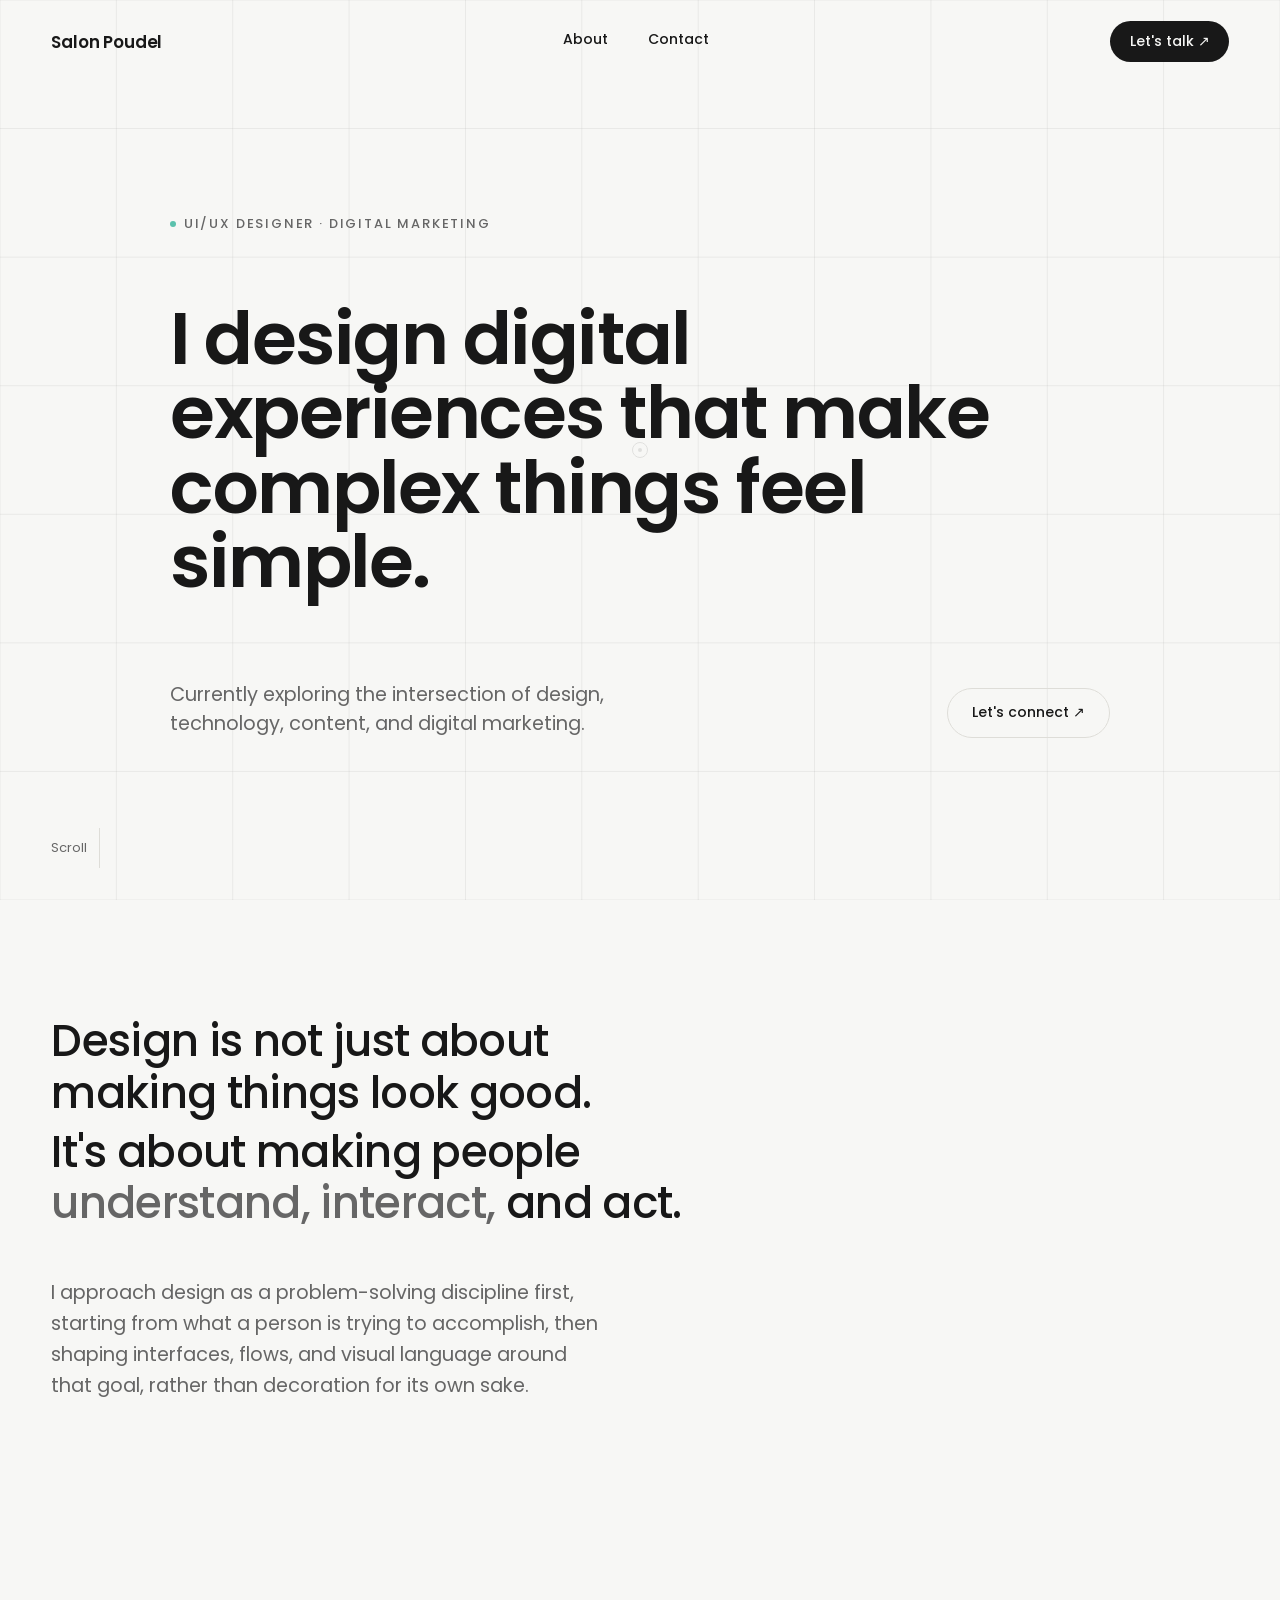
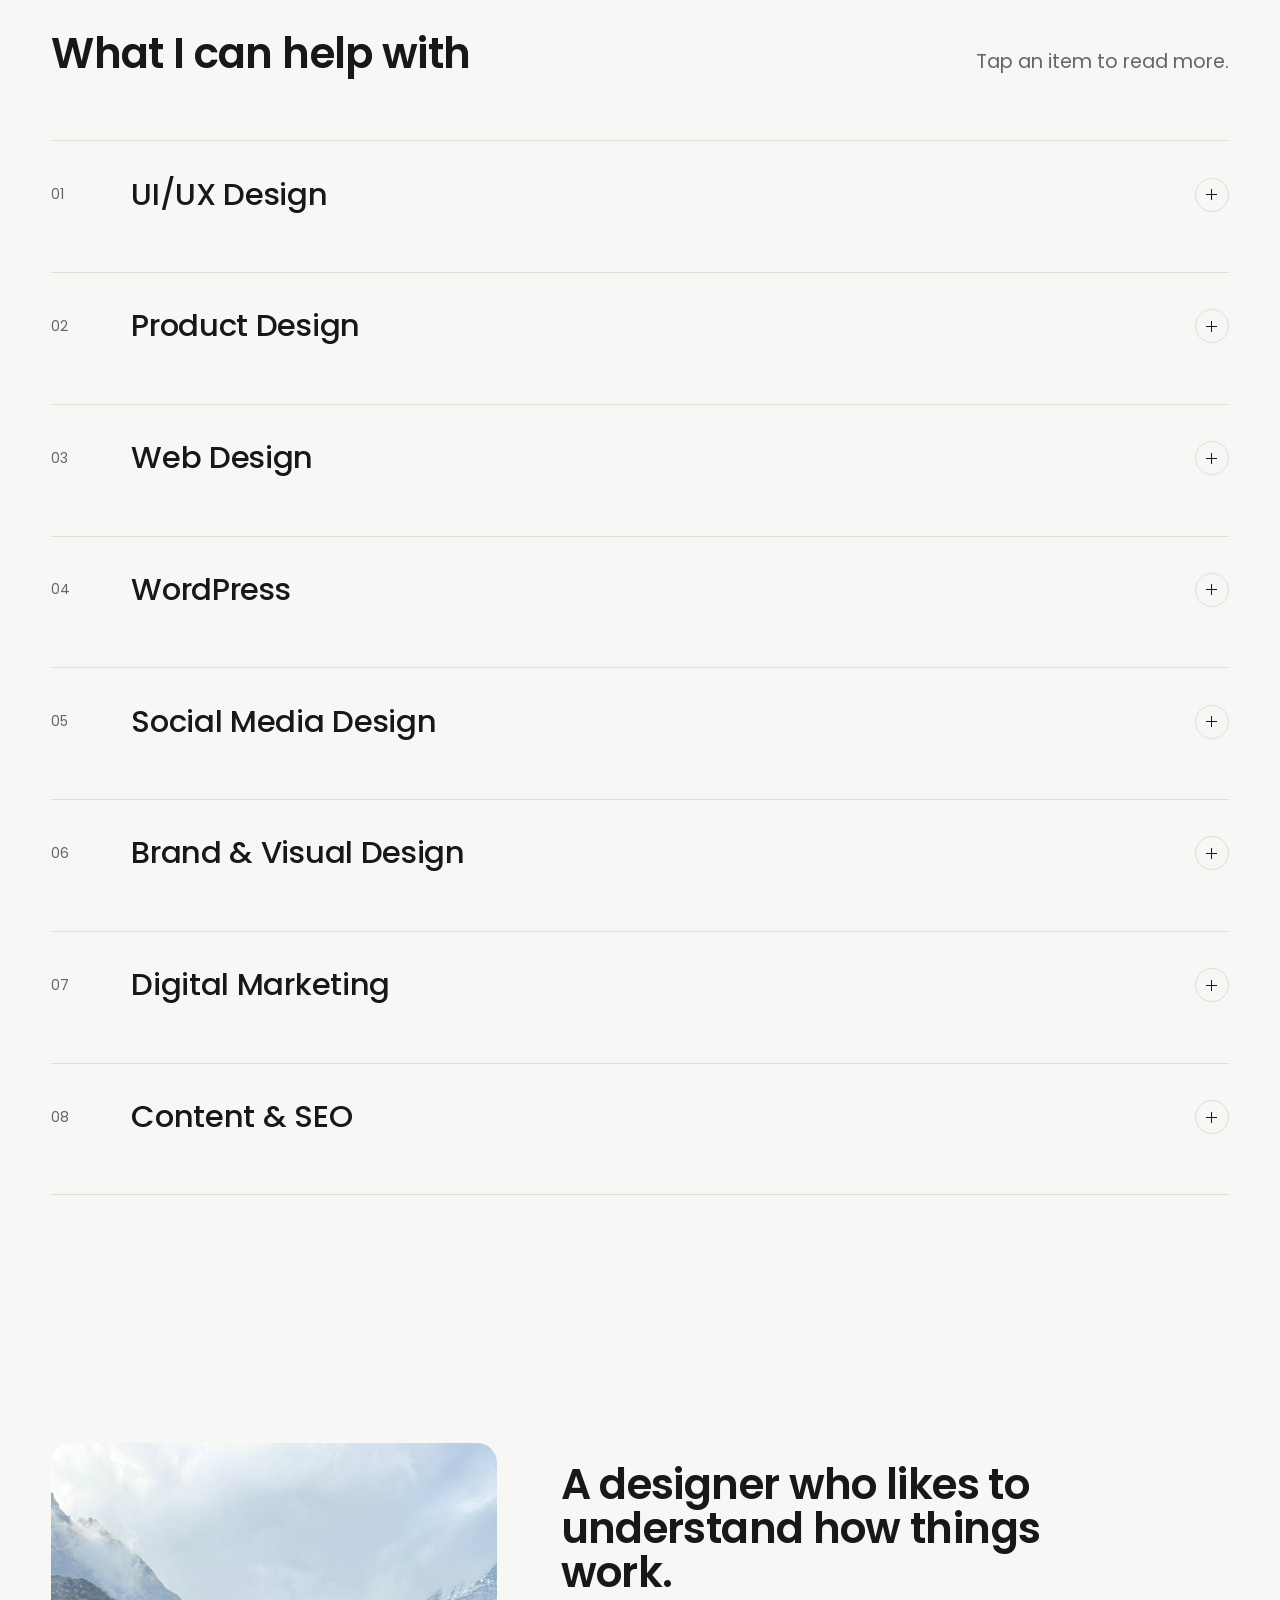
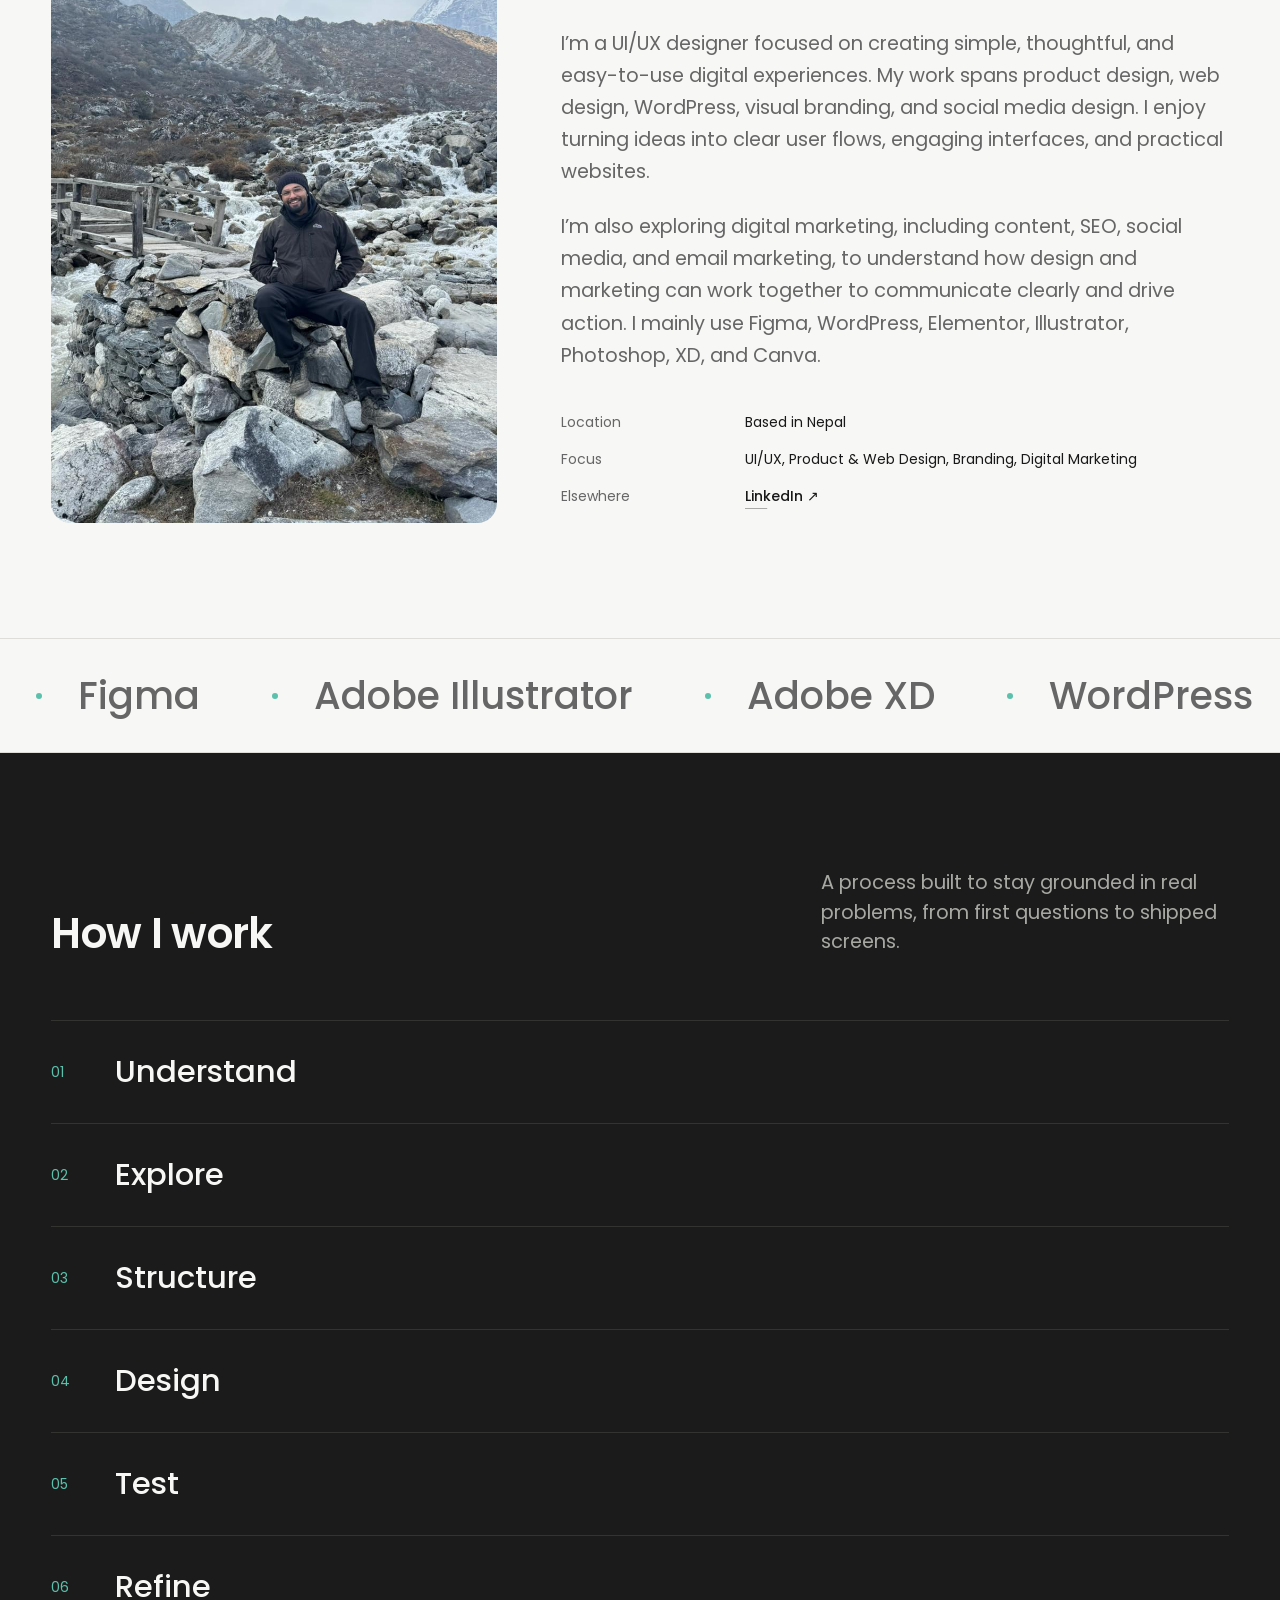
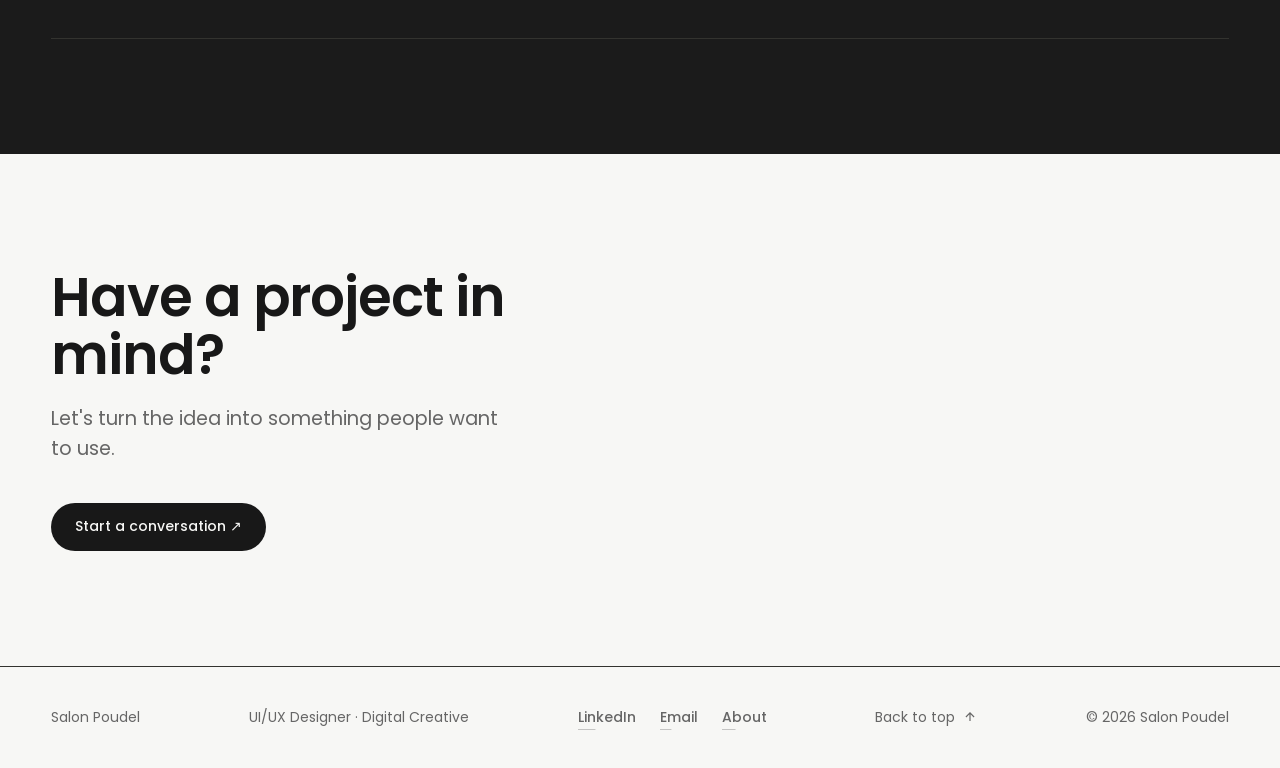
==== index.html @ 97e8e35c "Update index.html" ====
<!DOCTYPE html>
<html lang="en">
<head>
<meta charset="UTF-8">
<meta name="viewport" content="width=device-width, initial-scale=1.0">
<title>Salon Poudel | UI/UX Designer & Digital Creative</title>
<meta name="description" content="Portfolio of Salon Poudel, a UI/UX designer creating thoughtful digital products, websites, brands, and digital experiences.">
<meta property="og:title" content="Salon Poudel | UI/UX Designer & Digital Creative">
<meta property="og:description" content="Portfolio of Salon Poudel, a UI/UX designer creating thoughtful digital products, websites, brands, and digital experiences.">
<meta property="og:type" content="website">
<meta property="og:image" content="images/misc/og-cover.jpg">
<meta name="twitter:card" content="summary_large_image">
<meta name="twitter:title" content="Salon Poudel | UI/UX Designer & Digital Creative">
<meta name="twitter:description" content="Portfolio of Salon Poudel, a UI/UX designer creating thoughtful digital products, websites, brands, and digital experiences.">
<link rel="icon" href="data:,">
<link rel="stylesheet" href="css/styles.css">
</head>
<body>

<a class="skip-link" href="#main">Skip to content</a>
<div class="scroll-progress" aria-hidden="true"></div>

<!-- ============================== NAV ============================== -->
<header class="nav">
  <div class="container nav-inner">
    <a href="index.html" class="nav-logo">Salon Poudel</a>
    <nav class="nav-links" aria-label="Primary">
      <!-- <a href="work.html">Work</a> -->
      <a href="about.html">About</a>
      <a href="contact.html">Contact</a>
    </nav>
    <div class="nav-cta">
      <a href="contact.html" class="btn btn-primary magnetic">Let's talk ↗</a>
    </div>
    <button class="nav-toggle" aria-expanded="false" aria-controls="mobile-menu" aria-label="Open menu">
      <span></span><span></span><span></span>
    </button>
  </div>
</header>

<div class="mobile-menu" id="mobile-menu">
  <nav aria-label="Mobile">
    <!-- <a href="work.html">Work</a> -->
    <a href="about.html">About</a>
    <a href="contact.html">Contact</a>
  </nav>
  <div class="mobile-menu-foot">
    <span>Based in Nepal</span>
    <a class="text-link" href="https://www.linkedin.com/in/salon-poudel/" target="_blank" rel="noopener">LinkedIn ↗</a>
  </div>
</div>

<main id="main">

  <!-- ============================== HERO ============================== -->
  <section class="hero" id="hero" data-nav-section>
  <div class="hero-canvas-wrap" aria-hidden="true"><canvas id="hero-canvas"></canvas></div>

  <div class="container hero-grid">
    <p class="eyebrow hero-eyebrow reveal">UI/UX Designer · Digital Marketing</p>

    <h1 class="hero-heading reveal">I design digital experiences that make complex things feel simple.</h1>

    <div class="hero-sub-row">
      <p class="hero-lead reveal">Currently exploring the intersection of design, technology, content, and digital marketing.</p>

      <div class="hero-cta-row reveal">
        <!-- <a href="work.html" class="btn btn-primary magnetic">View my work</a> -->
        <a href="contact.html" class="btn btn-ghost magnetic">Let's connect ↗</a>
      </div>
    </div>
  </div>

  <div class="hero-scroll" aria-hidden="true">
    <span>Scroll</span>
    <span class="hero-scroll-line"></span>
  </div>
</section>
  
  <!-- ============================== INTRO / POSITIONING ============================== -->
  <section class="section" id="intro" data-nav-section>
    <div class="container">
      <p class="statement reveal">Design is not just about making things look good.</p>
      <p class="statement reveal" style="margin-top:.5rem;">It's about making people <span class="dim">understand, interact,</span> and act.</p>
      <p class="statement-note reveal">I approach design as a problem-solving discipline first, starting from what a person is trying to accomplish, then shaping interfaces, flows, and visual language around that goal, rather than decoration for its own sake.</p>
    </div>
  </section>

  <!-- ============================== SELECTED WORK ============================== -->
  <!-- <section class="section" id="work" data-nav-section>
    <div class="container">
      <div class="section-head">
        <h2 class="section-title reveal">Selected Work</h2>
        <p class="section-sub reveal">A selection of products, interfaces, websites, and digital experiences I've worked on.</p>
      </div>

      <div class="project reveal" data-layout="left" onclick="window.location.href='case-study.html?slug=masha'">
        <div class="project-media">
          <div class="project-placeholder">Masha — project image placeholder<br>Replace with real screenshot</div>
        </div>
        <div class="project-info">
          <p class="project-index">01 / Product Design</p>
          <h3 class="project-title">Masha</h3>
          <p class="project-desc">A modern matrimonial experience designed around compatibility, trust, family involvement, and privacy.</p>
          <div class="project-meta">
            <span>UI/UX Design</span><span>UX Strategy</span><span>Mobile App</span>
          </div>
          <span class="project-link"><span class="underline"></span>View case study <span class="arrow">→</span></span>
        </div>
      </div>

      <div class="project reveal" data-layout="right" onclick="window.location.href='case-study.html?slug=holistic-agent'">
        <div class="project-media">
          <div class="project-placeholder">Holistic Agent — project image placeholder</div>
        </div>
        <div class="project-info">
          <p class="project-index">02 / Placeholder category</p>
          <h3 class="project-title">Holistic Agent</h3>
          <p class="project-desc">Placeholder description — replace with a verified summary of this project's goal and scope.</p>
          <div class="project-meta"><span>Add services</span></div>
          <span class="project-link"><span class="underline"></span>View case study <span class="arrow">→</span></span>
        </div>
      </div>

      <div class="project reveal" data-layout="full" onclick="window.location.href='case-study.html?slug=fieldstream'">
        <div class="project-media">
          <div class="project-placeholder">FieldStream — full-width project image placeholder</div>
        </div>
        <div class="project-info">
          <p class="project-index">03 / Placeholder category</p>
          <h3 class="project-title">FieldStream</h3>
          <p class="project-desc">Placeholder description — replace with a verified summary of this project's goal and scope.</p>
          <span class="project-link"><span class="underline"></span>View case study <span class="arrow">→</span></span>
        </div>
      </div>

      <div style="margin-top:3rem; text-align:center;" class="reveal">
        <a href="work.html" class="text-link">View all work →</a>
      </div>
    </div>
  </section> -->

  <!-- ============================== SERVICES ============================== -->
  <section class="section" id="services" data-nav-section>
    <div class="container">
      <div class="section-head">
        <h2 class="section-title reveal">What I can help with</h2>
        <p class="section-sub reveal">Tap an item to read more.</p>
      </div>

      <div>
        <div class="service-row reveal" data-accordion-trigger tabindex="0" role="button" aria-expanded="false">
          <span class="service-num">01</span>
          <span class="service-name">UI/UX Design</span>
          <span class="service-plus" aria-hidden="true"></span>
          <p class="service-desc">Interfaces and flows shaped around research, usability, and clear information hierarchy, from early wireframes through to polished, production-ready screens.</p>
        </div>
        <div class="service-row reveal" data-accordion-trigger tabindex="0" role="button" aria-expanded="false">
          <span class="service-num">02</span>
          <span class="service-name">Product Design</span>
          <span class="service-plus" aria-hidden="true"></span>
          <p class="service-desc">End-to-end thinking on digital products, structuring features, flows, and screens around real user and business goals.</p>
        </div>
        <div class="service-row reveal" data-accordion-trigger tabindex="0" role="button" aria-expanded="false">
          <span class="service-num">03</span>
          <span class="service-name">Web Design</span>
          <span class="service-plus" aria-hidden="true"></span>
          <p class="service-desc">Marketing sites and web experiences built with strong typography, layout, and interaction design.</p>
        </div>
        <div class="service-row reveal" data-accordion-trigger tabindex="0" role="button" aria-expanded="false">
          <span class="service-num">04</span>
          <span class="service-name">WordPress</span>
          <span class="service-plus" aria-hidden="true"></span>
          <p class="service-desc">Building and customising WordPress sites, including Elementor-based builds, for small businesses and personal brands.</p>
        </div>
        <div class="service-row reveal" data-accordion-trigger tabindex="0" role="button" aria-expanded="false">
          <span class="service-num">05</span>
          <span class="service-name">Social Media Design</span>
          <span class="service-plus" aria-hidden="true"></span>
          <p class="service-desc">Visual content and templates designed to keep a brand consistent and recognisable across social platforms.</p>
        </div>
        <div class="service-row reveal" data-accordion-trigger tabindex="0" role="button" aria-expanded="false">
          <span class="service-num">06</span>
          <span class="service-name">Brand & Visual Design</span>
          <span class="service-plus" aria-hidden="true"></span>
          <p class="service-desc">Visual identity foundations, logo, colour, type, and layout systems that carry a brand consistently across touchpoints.</p>
        </div>
        <div class="service-row reveal" data-accordion-trigger tabindex="0" role="button" aria-expanded="false">
          <span class="service-num">07</span>
          <span class="service-name">Digital Marketing</span>
          <span class="service-plus" aria-hidden="true"></span>
          <p class="service-desc">Applying design thinking to campaigns and digital marketing assets, an area currently being built out alongside core design work.</p>
        </div>
        <div class="service-row reveal" data-accordion-trigger tabindex="0" role="button" aria-expanded="false">
          <span class="service-num">08</span>
          <span class="service-name">Content & SEO</span>
          <span class="service-plus" aria-hidden="true"></span>
          <p class="service-desc">Structuring on-page content and copy with SEO fundamentals in mind, in support of design and marketing work.</p>
        </div>
      </div>
    </div>
  </section>

  <!-- ============================== ABOUT PREVIEW ============================== -->

<!-- About Content -->
<section class="section" style="padding-top:calc(var(--nav-h) + 3rem);">
  <div class="container about-grid">

    <!-- About Image -->
    <div class="about-portrait reveal">
      <img
        src="images/1000492665.JPG"
        alt="Salon Poudel"
      >
    </div>

    <!-- About Content -->
    <div>
      <h1 class="section-title reveal" style="margin-top:1.25rem;max-width:18ch;">
        A designer who likes to understand how things work.
      </h1>

      <div class="about-copy" style="margin-top:2rem;">
        <p class="reveal">
          I’m a UI/UX designer focused on creating simple, thoughtful, and
          easy-to-use digital experiences. My work spans product design,
          web design, WordPress, visual branding, and social media design.
          I enjoy turning ideas into clear user flows, engaging interfaces,
          and practical websites.
        </p>

        <p class="reveal">
          I’m also exploring digital marketing, including content, SEO,
          social media, and email marketing, to understand how design and
          marketing can work together to communicate clearly and drive action.
          I mainly use Figma, WordPress, Elementor, Illustrator, Photoshop,
          XD, and Canva.
        </p>
      </div>

      <!-- About Facts -->
      <dl class="about-facts">
        <div class="about-fact reveal">
          <dt>Location</dt>
          <dd>Based in Nepal</dd>
        </div>

        <div class="about-fact reveal">
          <dt>Focus</dt>
          <dd>UI/UX, Product & Web Design, Branding, Digital Marketing</dd>
        </div>

        <div class="about-fact reveal">
          <dt>Elsewhere</dt>
          <dd>
            <a
              class="text-link"
              href="https://www.linkedin.com/in/salon-poudel/"
              target="_blank"
              rel="noopener"
            >
              LinkedIn ↗
            </a>
          </dd>
        </div>
      </dl>
    </div>

  </div>
</section>




  <!-- ============================== SKILLS MARQUEE ============================== -->
  <div class="marquee" aria-label="Tools used">
    <div class="marquee-track">
      <span class="marquee-item"><span class="dot"></span>Figma</span>
      <span class="marquee-item"><span class="dot"></span>Adobe Illustrator</span>
      <span class="marquee-item"><span class="dot"></span>Adobe XD</span>
      <span class="marquee-item"><span class="dot"></span>WordPress</span>
      <span class="marquee-item"><span class="dot"></span>Elementor</span>
      <!-- <span class="marquee-item"><span class="dot"></span>Photoshop</span> -->
      <span class="marquee-item"><span class="dot"></span>Canva</span>
      <span class="marquee-item"><span class="dot"></span>CapCut</span>
      <span class="marquee-item"><span class="dot"></span>Figma</span>
      <span class="marquee-item"><span class="dot"></span>Adobe Illustrator</span>
      <span class="marquee-item"><span class="dot"></span>Adobe XD</span>
      <span class="marquee-item"><span class="dot"></span>WordPress</span>
      <span class="marquee-item"><span class="dot"></span>Elementor</span>
      <span class="marquee-item"><span class="dot"></span>Photoshop</span>
      <span class="marquee-item"><span class="dot"></span>Canva</span>
      <span class="marquee-item"><span class="dot"></span>CapCut</span>
    </div>
  </div>

  <!-- ============================== PROCESS (dark) ============================== -->
  <section class="section section-dark dark" id="process" data-nav-section>
    <div class="container">
      <div class="section-head">
        <h2 class="section-title reveal">How I work</h2>
        <p class="section-sub reveal">A process built to stay grounded in real problems, from first questions to shipped screens.</p>
      </div>
      <div class="process-list">
        <div class="process-item reveal">
          <div class="process-head" data-accordion-trigger tabindex="0" role="button" aria-expanded="false">
            <span class="process-num">01</span><span class="process-name">Understand</span>
          </div>
          <div class="process-body"><p class="process-body-inner">Getting clear on the problem, the people affected by it, and what success actually looks like before any screens are drawn.</p></div>
        </div>
        <div class="process-item reveal">
          <div class="process-head" data-accordion-trigger tabindex="0" role="button" aria-expanded="false">
            <span class="process-num">02</span><span class="process-name">Explore</span>
          </div>
          <div class="process-body"><p class="process-body-inner">Sketching a wide range of directions and possible flows without committing early, to avoid designing the first idea instead of the best one.</p></div>
        </div>
        <div class="process-item reveal">
          <div class="process-head" data-accordion-trigger tabindex="0" role="button" aria-expanded="false">
            <span class="process-num">03</span><span class="process-name">Structure</span>
          </div>
          <div class="process-body"><p class="process-body-inner">Turning exploration into information architecture and user flows that make the product easy to navigate.</p></div>
        </div>
        <div class="process-item reveal">
          <div class="process-head" data-accordion-trigger tabindex="0" role="button" aria-expanded="false">
            <span class="process-num">04</span><span class="process-name">Design</span>
          </div>
          <div class="process-body"><p class="process-body-inner">Building the interface itself i.e layout, type, colour, and components with attention to detail and consistency.</p></div>
        </div>
        <div class="process-item reveal">
          <div class="process-head" data-accordion-trigger tabindex="0" role="button" aria-expanded="false">
            <span class="process-num">05</span><span class="process-name">Test</span>
          </div>
          <div class="process-body"><p class="process-body-inner">Checking assumptions against real feedback where possible, and watching for friction points before launch.</p></div>
        </div>
        <div class="process-item reveal">
          <div class="process-head" data-accordion-trigger tabindex="0" role="button" aria-expanded="false">
            <span class="process-num">06</span><span class="process-name">Refine</span>
          </div>
          <div class="process-body"><p class="process-body-inner">Polishing details, tightening interactions, and iterating after launch as new information comes in.</p></div>
        </div>
      </div>
    </div>
  </section>

  <!-- ============================== CONTACT CTA ============================== -->
  <section class="section" id="contact" data-nav-section>
    <div class="container">
      <h2 class="contact-heading reveal">Have a project in mind?</h2>
      <p class="hero-lead reveal" style="margin-top:1.25rem;">Let's turn the idea into something people want to use.</p>
      <div class="reveal" style="margin-top:2.5rem;">
        <a href="contact.html" class="btn btn-primary magnetic">Start a conversation ↗</a>
      </div>
    </div>
  </section>

</main>

<!-- ============================== FOOTER ============================== -->
<footer class="site-footer">
  <div class="container" style="display:flex;justify-content:space-between;align-items:center;flex-wrap:wrap;gap:1rem;width:100%;">
    <span>Salon Poudel</span>
    <span class="hide-mobile">UI/UX Designer · Digital Creative</span>
    <nav class="footer-links" aria-label="Footer">
      <a class="text-link" href="https://www.linkedin.com/in/salon-poudel/" target="_blank" rel="noopener">LinkedIn</a>
      <a class="text-link" href="contact.html">Email</a>
      <!-- <a class="text-link" href="work.html">Work</a> -->
      <a class="text-link" href="about.html">About</a>
    </nav>
    <a href="#hero" data-back-top class="back-top">Back to top
      <svg width="14" height="14" viewBox="0 0 24 24" fill="none" stroke="currentColor" stroke-width="2"><path d="M12 19V5M5 12l7-7 7 7"/></svg>
    </a>
    <span>© 2026 Salon Poudel</span>
  </div>
</footer>

<script src="js/main.js"></script>
</body>
</html>
---- css/styles.css ----
/* ==========================================================================
   Salon Poudel — Portfolio
   Design system: tokens, type, layout, components
   ========================================================================== */

@import url('https://fonts.googleapis.com/css2?family=Poppins:wght@300;400;500;600;700&display=swap');

:root{
  /* Color */
  --bg:            #F7F7F5;
  --bg-dark:       #1B1B1B;
  --ink:           #181818;
  --ink-soft:      #666666;
  --line:          #DEDDD8;
  --line-dark:     #33332F;
  --accent:        #5BC1AC;
  --accent-ink:    #123A32;
  --paper:         #FFFFFF;

  /* Type */
  --font: 'Poppins', -apple-system, BlinkMacSystemFont, 'Segoe UI', sans-serif;

  --size-hero:    clamp(2.75rem, 3.2vw + 2rem, 7rem);
  --size-h1:      clamp(2.25rem, 2.4vw + 1.5rem, 4.5rem);
  --size-h2:      clamp(1.8rem, 1.8vw + 1.2rem, 3rem);
  --size-project: clamp(1.6rem, 2vw + 1rem, 3.6rem);
  --size-lead:    clamp(1.05rem, 0.4vw + 0.9rem, 1.35rem);
  --size-body:    1rem;
  --size-small:   0.875rem;
  --size-label:   0.8125rem;

  /* Layout */
  --gutter: clamp(1.25rem, 4vw, 4rem);
  --max: 1360px;
  --nav-h: 84px;
  --ease: cubic-bezier(.22,.61,.36,1);
  --dur: .6s;

  color-scheme: light;
}

*, *::before, *::after{ box-sizing:border-box; }
html{ scroll-behavior:smooth; }
@media (prefers-reduced-motion: reduce){
  html{ scroll-behavior:auto; }
  *, *::before, *::after{
    animation-duration:.001ms !important;
    animation-iteration-count:1 !important;
    transition-duration:.001ms !important;
    scroll-behavior:auto !important;
  }
}

body{
  margin:0;
  background:var(--bg);
  color:var(--ink);
  font-family:var(--font);
  font-weight:400;
  -webkit-font-smoothing:antialiased;
  -moz-osx-font-smoothing:grayscale;
  overflow-x:hidden;
}

img{ max-width:100%; display:block; }
a{ color:inherit; text-decoration:none; }
button{ font-family:inherit; background:none; border:none; cursor:pointer; color:inherit; }
ul{ margin:0; padding:0; list-style:none; }
h1,h2,h3,h4,p{ margin:0; }

.container{
  max-width:var(--max);
  margin-inline:auto;
  padding-inline:var(--gutter);
}

section{ position:relative; }

/* Focus states ------------------------------------------------------- */
a:focus-visible, button:focus-visible, input:focus-visible, textarea:focus-visible{
  outline:2px solid var(--accent);
  outline-offset:4px;
  border-radius:2px;
}

/* Skip link ------------------------------------------------------------ */
.skip-link{
  position:absolute; left:1rem; top:-60px;
  background:var(--ink); color:var(--bg);
  padding:.75rem 1.25rem; font-size:var(--size-small);
  z-index:1000; transition:top .25s var(--ease);
}
.skip-link:focus{ top:1rem; }

/* Eyebrow / labels ------------------------------------------------------ */
.eyebrow{
  font-size:var(--size-label);
  letter-spacing:.14em;
  text-transform:uppercase;
  color:var(--ink-soft);
  font-weight:500;
  display:inline-flex;
  align-items:center;
  gap:.6em;
}
.eyebrow::before{
  content:'';
  width:6px; height:6px;
  background:var(--accent);
  border-radius:50%;
  flex:none;
}

/* Buttons ---------------------------------------------------------------- */
.btn{
  display:inline-flex;
  align-items:center;
  gap:.55em;
  font-size:var(--size-small);
  font-weight:500;
  padding:.95em 1.7em;
  border-radius:100px;
  transition:transform .4s var(--ease), background .3s ease, color .3s ease, border-color .3s ease;
}
.btn-primary{
  background:var(--ink);
  color:var(--bg);
}
.btn-primary:hover{ background:var(--accent); color:var(--accent-ink); }
.btn-ghost{
  border:1px solid var(--line);
  color:var(--ink);
}
.btn-ghost:hover{ border-color:var(--ink); }
.dark .btn-ghost{ border-color:var(--line-dark); color:var(--bg); }
.dark .btn-ghost:hover{ border-color:var(--bg); }

.text-link{
  position:relative;
  display:inline-block;
  font-weight:500;
}
.text-link::after{
  content:'';
  position:absolute; left:0; right:0; bottom:-.15em;
  height:1px; background:currentColor;
  transform:scaleX(.3); transform-origin:left;
  opacity:.35;
  transition:transform .45s var(--ease), opacity .45s var(--ease);
}
.text-link:hover::after{ transform:scaleX(1); opacity:1; }

/* ==========================================================================
   Navigation
   ========================================================================== */
.nav{
  position:fixed; inset:0 0 auto 0;
  height:var(--nav-h);
  z-index:500;
  display:flex; align-items:center;
  transition:background .4s ease, border-color .4s ease, height .4s ease;
  border-bottom:1px solid transparent;
}
.nav.is-scrolled{
  background:rgba(247,247,245,.86);
  backdrop-filter:blur(14px);
  border-color:var(--line);
  height:70px;
}
.nav-inner{
  width:100%;
  display:flex; align-items:center; justify-content:space-between;
  gap:1.5rem;
}
.nav-logo{
  font-weight:600;
  font-size:1.05rem;
  letter-spacing:-.01em;
}
.nav-links{
  display:flex; align-items:center; gap:2.5rem;
}
.nav-links a{
  font-size:var(--size-small);
  font-weight:500;
  position:relative;
  padding-bottom:4px;
}
.nav-links a::after{
  content:'';
  position:absolute; left:0; bottom:0; height:1px; width:100%;
  background:var(--accent);
  transform:scaleX(0); transform-origin:left;
  transition:transform .35s var(--ease);
}
.nav-links a:hover::after,
.nav-links a[aria-current="page"]::after{ transform:scaleX(1); }
.nav-cta{
  display:flex; align-items:center; gap:1.75rem;
}
.nav-cta .btn{ padding:.7em 1.4em; }

.nav-toggle{
  display:none;
  flex-direction:column;
  gap:5px;
  padding:.5rem;
  z-index:600;
}
.nav-toggle span{
  width:22px; height:1.5px; background:var(--ink);
  transition:transform .35s var(--ease), opacity .35s var(--ease);
}
.nav-toggle[aria-expanded="true"] span:nth-child(1){ transform:translateY(6.5px) rotate(45deg); }
.nav-toggle[aria-expanded="true"] span:nth-child(2){ opacity:0; }
.nav-toggle[aria-expanded="true"] span:nth-child(3){ transform:translateY(-6.5px) rotate(-45deg); }

.mobile-menu{
  position:fixed; inset:0;
  background:var(--bg);
  z-index:550;
  display:flex; flex-direction:column;
  justify-content:center;
  padding:0 var(--gutter);
  transform:translateY(-100%);
  transition:transform .55s var(--ease);
}
.mobile-menu.is-open{ transform:translateY(0); }
.mobile-menu a{
  font-size:clamp(2rem,7vw,3rem);
  font-weight:500;
  padding:.35em 0;
  border-bottom:1px solid var(--line);
  display:flex; justify-content:space-between; align-items:center;
}
.mobile-menu-foot{
  margin-top:2.5rem;
  display:flex; flex-direction:column; gap:.6rem;
  color:var(--ink-soft); font-size:var(--size-small);
}

/* Scroll progress --------------------------------------------------------- */
.scroll-progress{
  position:fixed; top:0; left:0; height:2px; width:0%;
  background:var(--accent); z-index:600;
  transition:width .1s linear;
}

/* ==========================================================================
   Custom cursor (desktop only)
   ========================================================================== */
.cursor{
  position:fixed; top:0; left:0;
  width:16px; height:16px;
  border-radius:50%;
  border:1px solid var(--ink);
  pointer-events:none;
  z-index:900;
  transform:translate(-50%,-50%);
  transition:width .3s var(--ease), height .3s var(--ease), background .3s var(--ease), border-color .3s var(--ease);
  mix-blend-mode:difference;
  display:none;
}
.has-fine-pointer .cursor{ display:block; }
.cursor::after{
  content:'';
  position:absolute; inset:0; margin:auto;
  width:4px; height:4px; border-radius:50%;
  background:var(--ink);
  transition:opacity .3s ease;
}
.cursor.is-view{
  width:88px; height:88px;
  border-color:var(--ink);
  background:var(--bg);
}
.cursor.is-view::after{ opacity:0; }
.cursor.is-view::before{
  content:'VIEW';
  position:absolute; inset:0;
  display:flex; align-items:center; justify-content:center;
  font-size:.7rem; letter-spacing:.1em; font-weight:600;
}
.cursor.is-link{ width:34px; height:34px; background:var(--accent); border-color:var(--accent); }
.cursor.is-link::after{ opacity:0; }

/* ==========================================================================
   Hero
   ========================================================================== */
.hero{
  min-height:100svh;
  display:flex; flex-direction:column; justify-content:center;
  padding-top:calc(var(--nav-h) + 2rem);
  padding-bottom:4rem;
  position:relative;
}
.hero-grid{
  display:grid;
  grid-template-columns:1fr;
  gap:2.5rem;
}
.hero-eyebrow{ margin-bottom:1.75rem; }
.hero-heading{
  font-size:var(--size-hero);
  line-height:1.02;
  letter-spacing:-.02em;
  font-weight:600;
  max-width:20ch;
}
.hero-heading .accent-word{ color:var(--accent); }
.hero-sub-row{
  display:flex; flex-wrap:wrap; justify-content:space-between; align-items:flex-end;
  gap:2rem; margin-top:2.5rem;
}
.hero-lead{
  font-size:var(--size-lead);
  color:var(--ink-soft);
  max-width:38ch;
  line-height:1.5;
}
.hero-cta-row{ display:flex; gap:1rem; flex-wrap:wrap; }

.hero-canvas-wrap{
  position:absolute; inset:0;
  pointer-events:none;
  z-index:0;
}
#hero-canvas{ width:100%; height:100%; }

.hero-scroll{
  position:absolute; left:var(--gutter); bottom:2rem;
  display:flex; align-items:center; gap:.75rem;
  font-size:var(--size-label); color:var(--ink-soft);
}
.hero-scroll-line{
  width:1px; height:40px; background:var(--line); position:relative; overflow:hidden;
}
.hero-scroll-line::after{
  content:''; position:absolute; top:-40px; left:0; width:100%; height:40px;
  background:var(--accent);
  animation:scrollline 2.2s ease-in-out infinite;
}
@keyframes scrollline{ 0%{transform:translateY(0);} 100%{transform:translateY(80px);} }

/* ==========================================================================
   Reveal / scroll utilities
   ========================================================================== */
.reveal{
  opacity:0; transform:translateY(28px);
  transition:opacity .9s var(--ease), transform .9s var(--ease);
}
.reveal.in-view{ opacity:1; transform:translateY(0); }
.reveal-mask{ overflow:hidden; }
.reveal-mask > *{
  display:block;
  transform:translateY(110%);
  transition:transform .9s var(--ease);
}
.reveal-mask.in-view > *{ transform:translateY(0); }

/* Stagger children */
.stagger > *{ transition-delay:calc(var(--i, 0) * 90ms); }

/* ==========================================================================
   Section headings
   ========================================================================== */
.section{ padding:clamp(4.5rem,9vw,9rem) 0; }
.section-dark{ background:var(--bg-dark); color:var(--bg); }
.section-head{
  display:flex; justify-content:space-between; align-items:flex-end;
  gap:2rem; margin-bottom:clamp(2.5rem,5vw,5rem);
  flex-wrap:wrap;
}
.section-title{
  font-size:var(--size-h2);
  font-weight:600;
  letter-spacing:-.015em;
  line-height:1.05;
}
.section-sub{
  color:var(--ink-soft);
  max-width:34ch;
  font-size:var(--size-lead);
  line-height:1.5;
}
.dark .section-sub{ color:#A8A8A3; }

/* ==========================================================================
   Statement (intro / positioning) section
   ========================================================================== */
.statement{
  font-size:clamp(1.9rem,3.4vw,4rem);
  line-height:1.18;
  font-weight:500;
  letter-spacing:-.015em;
  max-width:22ch;
}
.statement .dim{ color:var(--ink-soft); }
.statement-note{
  margin-top:3rem;
  max-width:46ch;
  color:var(--ink-soft);
  font-size:var(--size-lead);
  line-height:1.6;
}

/* ==========================================================================
   Project list (Selected Work)
   ========================================================================== */
.project{
  border-top:1px solid var(--line);
  padding:clamp(3rem,6vw,5.5rem) 0;
  display:grid;
  grid-template-columns:1fr;
  gap:2.5rem;
  cursor:pointer;
}
.project:last-child{ border-bottom:1px solid var(--line); }
.project-media{
  position:relative;
  overflow:hidden;
  aspect-ratio:4/3;
  background:#EAE9E4;
  border-radius:2px;
}
.project-media img{
  width:100%; height:100%; object-fit:cover;
  transition:transform .9s var(--ease);
}
.project:hover .project-media img{ transform:scale(1.06); }
.project-placeholder{
  position:absolute; inset:0;
  display:flex; align-items:center; justify-content:center;
  flex-direction:column; gap:.5rem;
  color:var(--ink-soft);
  font-size:var(--size-small);
  text-align:center;
  padding:1.5rem;
  border:1px dashed var(--line);
}
.project-info{ display:flex; flex-direction:column; justify-content:center; }
.project-index{
  font-size:var(--size-small);
  color:var(--ink-soft);
  margin-bottom:1rem;
  transition:color .3s ease;
}
.project:hover .project-index{ color:var(--accent); }
.project-title{
  font-size:var(--size-project);
  font-weight:600;
  letter-spacing:-.02em;
  line-height:1.05;
  transition:transform .5s var(--ease);
}
.project:hover .project-title{ transform:translateX(10px); }
.project-desc{
  margin-top:1.1rem;
  color:var(--ink-soft);
  max-width:42ch;
  line-height:1.6;
}
.project-meta{
  display:flex; gap:1.5rem; margin-top:1.5rem;
  font-size:var(--size-small); color:var(--ink-soft);
  flex-wrap:wrap;
}
.project-meta span{ display:flex; align-items:center; gap:.5rem; }
.project-link{
  margin-top:2rem;
  display:inline-flex; align-items:center; gap:.6rem;
  font-weight:500; font-size:var(--size-small);
}
.project-link .arrow{ transition:transform .4s var(--ease); }
.project:hover .project-link .arrow{ transform:translate(4px,-4px); }
.project-link .underline{
  position:relative; height:1px; width:26px; background:var(--line);
  overflow:hidden;
}
.project-link .underline::after{
  content:''; position:absolute; inset:0; background:var(--accent);
  transform:scaleX(0); transform-origin:left; transition:transform .4s var(--ease);
}
.project:hover .project-link .underline::after{ transform:scaleX(1); }

@media(min-width:900px){
  .project{ grid-template-columns:1.15fr .85fr; align-items:center; gap:4rem; }
  .project[data-layout="right"] .project-media{ order:2; }
  .project[data-layout="right"] .project-info{ order:1; }
  .project[data-layout="full"]{ grid-template-columns:1fr; }
  .project[data-layout="full"] .project-media{ aspect-ratio:16/8; }
  .project[data-layout="asym"]{ grid-template-columns:.7fr 1.3fr; }
}

/* ==========================================================================
   Services (editorial list)
   ========================================================================== */
.service-row{
  border-top:1px solid var(--line);
  padding:1.9rem 0;
  display:grid;
  grid-template-columns:3.5rem 1fr auto;
  align-items:center;
  gap:1.5rem;
  transition:padding .35s var(--ease);
}
.service-row:last-child{ border-bottom:1px solid var(--line); }
.service-num{ color:var(--ink-soft); font-size:var(--size-small); }
.service-name{
  font-size:clamp(1.35rem,2.4vw,2.1rem);
  font-weight:500;
  letter-spacing:-.01em;
}
.service-plus{
  width:34px; height:34px; border-radius:50%; border:1px solid var(--line);
  display:flex; align-items:center; justify-content:center;
  position:relative; flex:none;
  transition:border-color .3s ease, transform .4s var(--ease);
}
.service-plus::before, .service-plus::after{
  content:''; position:absolute; background:var(--ink);
}
.service-plus::before{ width:11px; height:1px; }
.service-plus::after{ width:1px; height:11px; transition:transform .3s ease; }
.service-row.is-open .service-plus::after{ transform:rotate(90deg); }
.service-row.is-open .service-plus{ border-color:var(--accent); transform:rotate(180deg); }
.service-desc{
  grid-column:1 / -1;
  max-height:0; overflow:hidden;
  color:var(--ink-soft); line-height:1.65;
  max-width:60ch;
  transition:max-height .5s var(--ease), padding .5s var(--ease);
}
.service-row.is-open .service-desc{ max-height:200px; padding-top:1rem; }

/* ==========================================================================
   Marquee (tools)
   ========================================================================== */
.marquee{
  overflow:hidden;
  border-top:1px solid var(--line);
  border-bottom:1px solid var(--line);
  padding:1.75rem 0;
}
.marquee-track{
  display:flex; width:max-content;
  animation:marquee 32s linear infinite;
  gap:0;
}
.marquee:hover .marquee-track{ animation-play-state:paused; }
.marquee-item{
  font-size:clamp(1.4rem,3vw,2.4rem);
  font-weight:500;
  color:var(--ink-soft);
  padding:0 2.25rem;
  display:flex; align-items:center; gap:2.25rem;
  white-space:nowrap;
}
.marquee-item .dot{ width:6px; height:6px; border-radius:50%; background:var(--accent); }
@keyframes marquee{ from{ transform:translateX(0);} to{ transform:translateX(-50%);} }

.skill-groups{
  display:grid; gap:2.5rem;
  grid-template-columns:1fr;
  margin-top:3rem;
}
.skill-group h4{
  font-size:var(--size-label); text-transform:uppercase; letter-spacing:.12em;
  color:var(--ink-soft); font-weight:500; margin-bottom:1rem;
}
.skill-tags{ display:flex; flex-wrap:wrap; gap:.6rem; }
.skill-tag{
  border:1px solid var(--line); border-radius:100px;
  padding:.5em 1.1em; font-size:var(--size-small);
  transition:border-color .3s ease, color .3s ease;
}
.skill-tag:hover{ border-color:var(--accent); color:var(--accent-ink); }
.skill-tag[data-level="growing"]{ border-style:dashed; color:var(--ink-soft); }

/* ==========================================================================
   Timeline (experience)
   ========================================================================== */
.timeline-item{
  border-top:1px solid var(--line);
  padding:2rem 0;
  display:grid;
  grid-template-columns:1fr;
  gap:.75rem;
  cursor:pointer;
  transition:opacity .35s ease;
}
.timeline-item:last-child{ border-bottom:1px solid var(--line); }
.timeline-list:hover .timeline-item{ opacity:.45; }
.timeline-list:hover .timeline-item:hover{ opacity:1; }
.timeline-head{
  display:flex; justify-content:space-between; align-items:baseline; gap:1rem; flex-wrap:wrap;
}
.timeline-role{ font-size:clamp(1.2rem,2vw,1.7rem); font-weight:500; }
.timeline-company{ color:var(--ink-soft); font-size:var(--size-small); }
.timeline-duration{ color:var(--ink-soft); font-size:var(--size-small); white-space:nowrap; }
.timeline-body{
  max-height:0; overflow:hidden;
  transition:max-height .5s var(--ease);
}
.timeline-item.is-open .timeline-body{ max-height:260px; }
.timeline-body-inner{ padding-top:1rem; color:var(--ink-soft); line-height:1.7; max-width:60ch; }
.timeline-body-inner ul{ margin-top:.75rem; }
.timeline-body-inner li{ position:relative; padding-left:1.1rem; margin-bottom:.4rem; }
.timeline-body-inner li::before{ content:''; position:absolute; left:0; top:.6em; width:5px; height:5px; border-radius:50%; background:var(--accent); }

/* ==========================================================================
   Process
   ========================================================================== */
.process-list{ border-top:1px solid var(--line-dark); }
.process-item{
  border-bottom:1px solid var(--line-dark);
  padding:1.75rem 0;
}
.process-head{
  display:flex; align-items:center; gap:1.5rem; cursor:pointer;
}
.process-num{ color:var(--accent); font-size:var(--size-small); width:2.5rem; flex:none; }
.process-name{ font-size:clamp(1.3rem,2.4vw,2rem); font-weight:500; }
.process-body{ max-height:0; overflow:hidden; transition:max-height .5s var(--ease); }
.process-item.is-open .process-body{ max-height:160px; }
.process-body-inner{ padding:1rem 0 0 4rem; color:#B4B4AF; line-height:1.7; max-width:56ch; }

/* ==========================================================================
   About
   ========================================================================== */
.about-grid{
  display:grid; grid-template-columns:1fr; gap:3.5rem;
  align-items:start;
}
.about-grid {
  display: grid;
  grid-template-columns: 1fr 1fr;
  gap: 4rem;
  align-items: stretch;
}

.about-portrait {
  height: 100%;
  min-height: 600px;
  overflow: hidden;
  border-radius: 20px;
}

.about-portrait img {
  width: 100%;
  height: 100%;
  display: block;
  object-fit: cover;
  object-position: center;
}
.about-copy p{ margin-bottom:1.4rem; color:var(--ink-soft); font-size:var(--size-lead); line-height:1.65; }
.about-facts{ margin-top:2.5rem; display:grid; gap:1rem; }
.about-fact{ display:flex; gap:1rem; font-size:var(--size-small); }
.about-fact dt{ color:var(--ink-soft); min-width:8rem; }

/* ==========================================================================
   Contact
   ========================================================================== */
.contact-heading{
  font-size:var(--size-h1);
  font-weight:600; letter-spacing:-.02em; line-height:1.05;
  max-width:16ch;
}
.contact-links{
  margin-top:3rem; display:flex; flex-direction:column; gap:0;
}
.contact-link-row{
  border-top:1px solid var(--line-dark);
  padding:1.5rem 0;
  display:flex; justify-content:space-between; align-items:center;
  font-size:clamp(1.1rem,2vw,1.5rem);
}
.contact-link-row:last-child{ border-bottom:1px solid var(--line-dark); }
.dark .contact-link-row{ border-color:var(--line-dark); }

/* ==========================================================================
   Footer
   ========================================================================== */
.site-footer{
  padding:2.5rem 0;
  display:flex; justify-content:space-between; align-items:center;
  flex-wrap:wrap; gap:1rem;
  font-size:var(--size-small);
  color:var(--ink-soft);
  border-top:1px solid var(--line-dark);
}
.dark .site-footer{ border-color:var(--line-dark); }
.footer-links{ display:flex; gap:1.5rem; }
.back-top{ display:inline-flex; align-items:center; gap:.5rem; }
.back-top svg{ transition:transform .3s var(--ease); }
.back-top:hover svg{ transform:translateY(-3px); }

/* ==========================================================================
   Magnetic buttons
   ========================================================================== */
.magnetic{ display:inline-block; will-change:transform; }

/* ==========================================================================
   Page-transition overlay
   ========================================================================== */
.page-overlay{
  position:fixed; inset:0; background:var(--ink);
  z-index:1000; transform:translateY(100%);
  pointer-events:none;
}
.page-overlay.animate-in{ animation:overlayIn .6s var(--ease) forwards; }
.page-overlay.animate-out{ animation:overlayOut .6s var(--ease) forwards; }
@keyframes overlayIn{ from{transform:translateY(100%);} to{transform:translateY(0);} }
@keyframes overlayOut{ from{transform:translateY(0);} to{transform:translateY(-100%);} }

/* ==========================================================================
   Case study
   ========================================================================== */
.cs-hero{ padding-top:calc(var(--nav-h) + 3rem); }
.cs-title{ font-size:var(--size-h1); font-weight:600; letter-spacing:-.02em; max-width:22ch; }
.cs-desc{ margin-top:1.25rem; font-size:var(--size-lead); color:var(--ink-soft); max-width:48ch; }
.cs-meta{
  margin-top:3rem; display:grid; grid-template-columns:repeat(2,1fr); gap:1.75rem;
  border-top:1px solid var(--line); padding-top:2rem;
}
.cs-meta dt{ font-size:var(--size-label); text-transform:uppercase; letter-spacing:.1em; color:var(--ink-soft); margin-bottom:.4rem; }
.cs-meta dd{ margin:0; font-size:1rem; font-weight:500; }
.cs-hero-media{
  margin-top:3.5rem; aspect-ratio:16/9; background:#EAE9E4; border:1px dashed var(--line);
  display:flex; align-items:center; justify-content:center; color:var(--ink-soft); font-size:var(--size-small); text-align:center; padding:2rem;
}
.cs-block{ padding:clamp(3.5rem,7vw,6rem) 0; border-top:1px solid var(--line); }
.cs-block-label{ font-size:var(--size-label); text-transform:uppercase; letter-spacing:.12em; color:var(--ink-soft); margin-bottom:1.5rem; }
.cs-block-title{ font-size:var(--size-h2); font-weight:600; letter-spacing:-.015em; max-width:20ch; margin-bottom:1.5rem; }
.cs-block-text{ color:var(--ink-soft); font-size:var(--size-lead); line-height:1.7; max-width:60ch; }
.cs-feature-list{ margin-top:2rem; display:grid; gap:1.25rem; }
.cs-feature{ display:flex; gap:1rem; }
.cs-feature .num{ color:var(--accent); font-size:var(--size-small); flex:none; padding-top:.15em; }
.cs-gallery{ display:grid; gap:1.5rem; margin-top:2rem; grid-template-columns:1fr; }
.cs-gallery-item{
  aspect-ratio:16/10; background:#EAE9E4; border:1px dashed var(--line);
  display:flex; align-items:center; justify-content:center; color:var(--ink-soft); font-size:var(--size-small); text-align:center; padding:2rem;
}
.cs-next{
  display:block; padding:clamp(3.5rem,7vw,6rem) 0; border-top:1px solid var(--line);
}
.cs-next-label{ font-size:var(--size-label); text-transform:uppercase; letter-spacing:.12em; color:var(--ink-soft); }
.cs-next-title{ font-size:var(--size-h1); font-weight:600; letter-spacing:-.02em; margin-top:1rem; }
.cs-next-media{
  margin-top:2.5rem; aspect-ratio:21/9; background:#1B1B1B; overflow:hidden; position:relative;
}
.cs-next-media img{ width:100%; height:100%; object-fit:cover; transition:transform .8s var(--ease); }
.cs-next:hover .cs-next-media img{ transform:scale(1.05); }

/* Placeholder notice banner ------------------------------------------------ */
.notice{
  background:#FBF3D9; border:1px solid #E9DBA0; color:#5C4C10;
  font-size:var(--size-small); line-height:1.6;
  padding:1rem 1.25rem; border-radius:4px; margin-bottom:2rem;
}

/* ==========================================================================
   Responsive
   ========================================================================== */
@media (max-width:900px){
  .nav-links{ display:none; }
  .nav-toggle{ display:flex; }
  .about-grid{ grid-template-columns:1fr; }
  .cs-meta{ grid-template-columns:1fr 1fr; }
}
@media (min-width:900px){
  .hero-grid{ grid-template-columns:1fr; }
  .about-grid{ grid-template-columns:.8fr 1.2fr; }
  .skill-groups{ grid-template-columns:repeat(3,1fr); }
}
@media (min-width:700px){
  .cs-gallery{ grid-template-columns:1fr 1fr; }
}

/* Utility */
.mt-0{ margin-top:0 !important; }
.hide-mobile{ display:none; }
@media(min-width:900px){ .hide-mobile{ display:initial; } }
.visually-hidden{
  position:absolute; width:1px; height:1px; padding:0; margin:-1px;
  overflow:hidden; clip:rect(0,0,0,0); white-space:nowrap; border:0;
}

/* Hero typewriter */
.hero-heading {
  min-height: 2.4em;
}

.typewriter-text {
  display: inline;
}

.typewriter-highlight {
  position: relative;
  display: inline;
  background: linear-gradient(
    transparent 62%,
    rgba(91, 193, 172, 0.35) 62%,
    rgba(91, 193, 172, 0.35) 92%,
    transparent 92%
  );
}

.typewriter-cursor {
  display: inline-block;
  width: 2px;
  height: 0.9em;
  margin-left: 5px;
  vertical-align: -0.05em;
  background: currentColor;
  animation: typewriter-blink 0.8s steps(1) infinite;
}

@keyframes typewriter-blink {
  0%,
  45% {
    opacity: 1;
  }

  46%,
  100% {
    opacity: 0;
  }
}
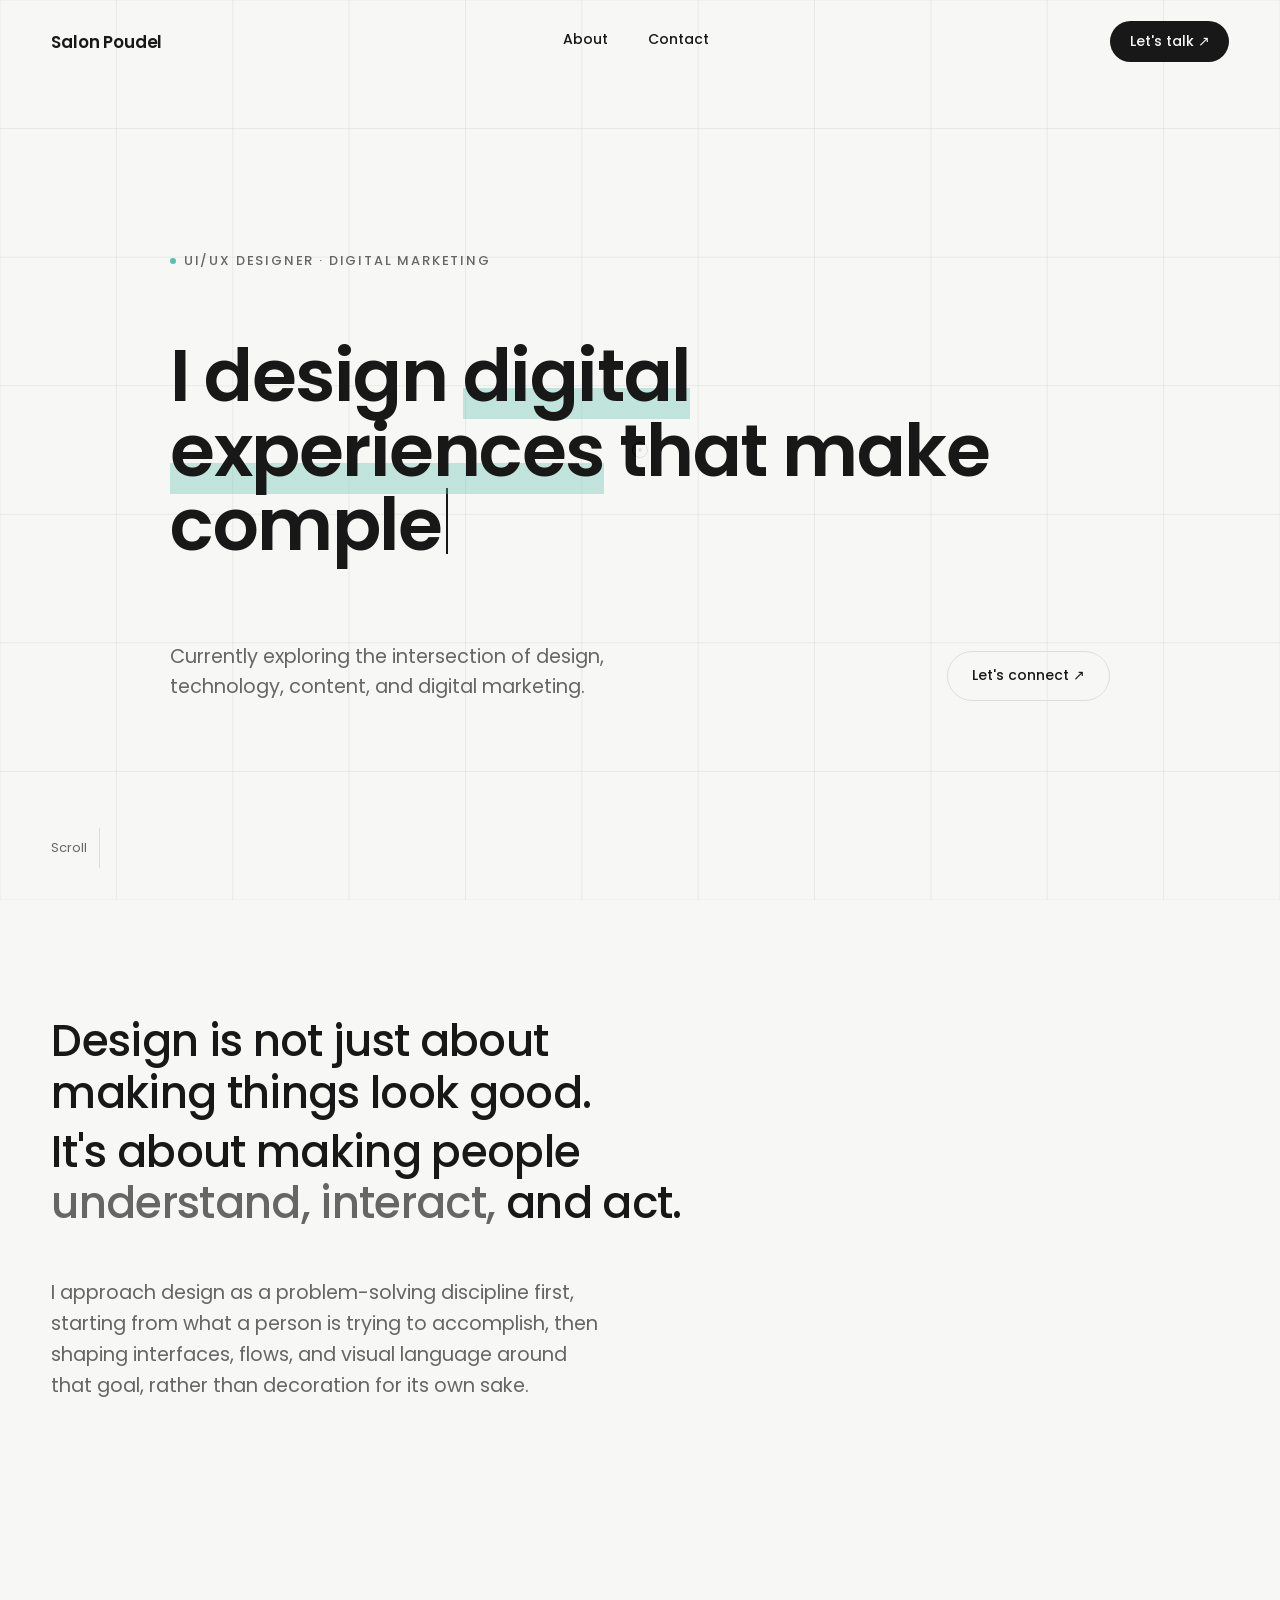
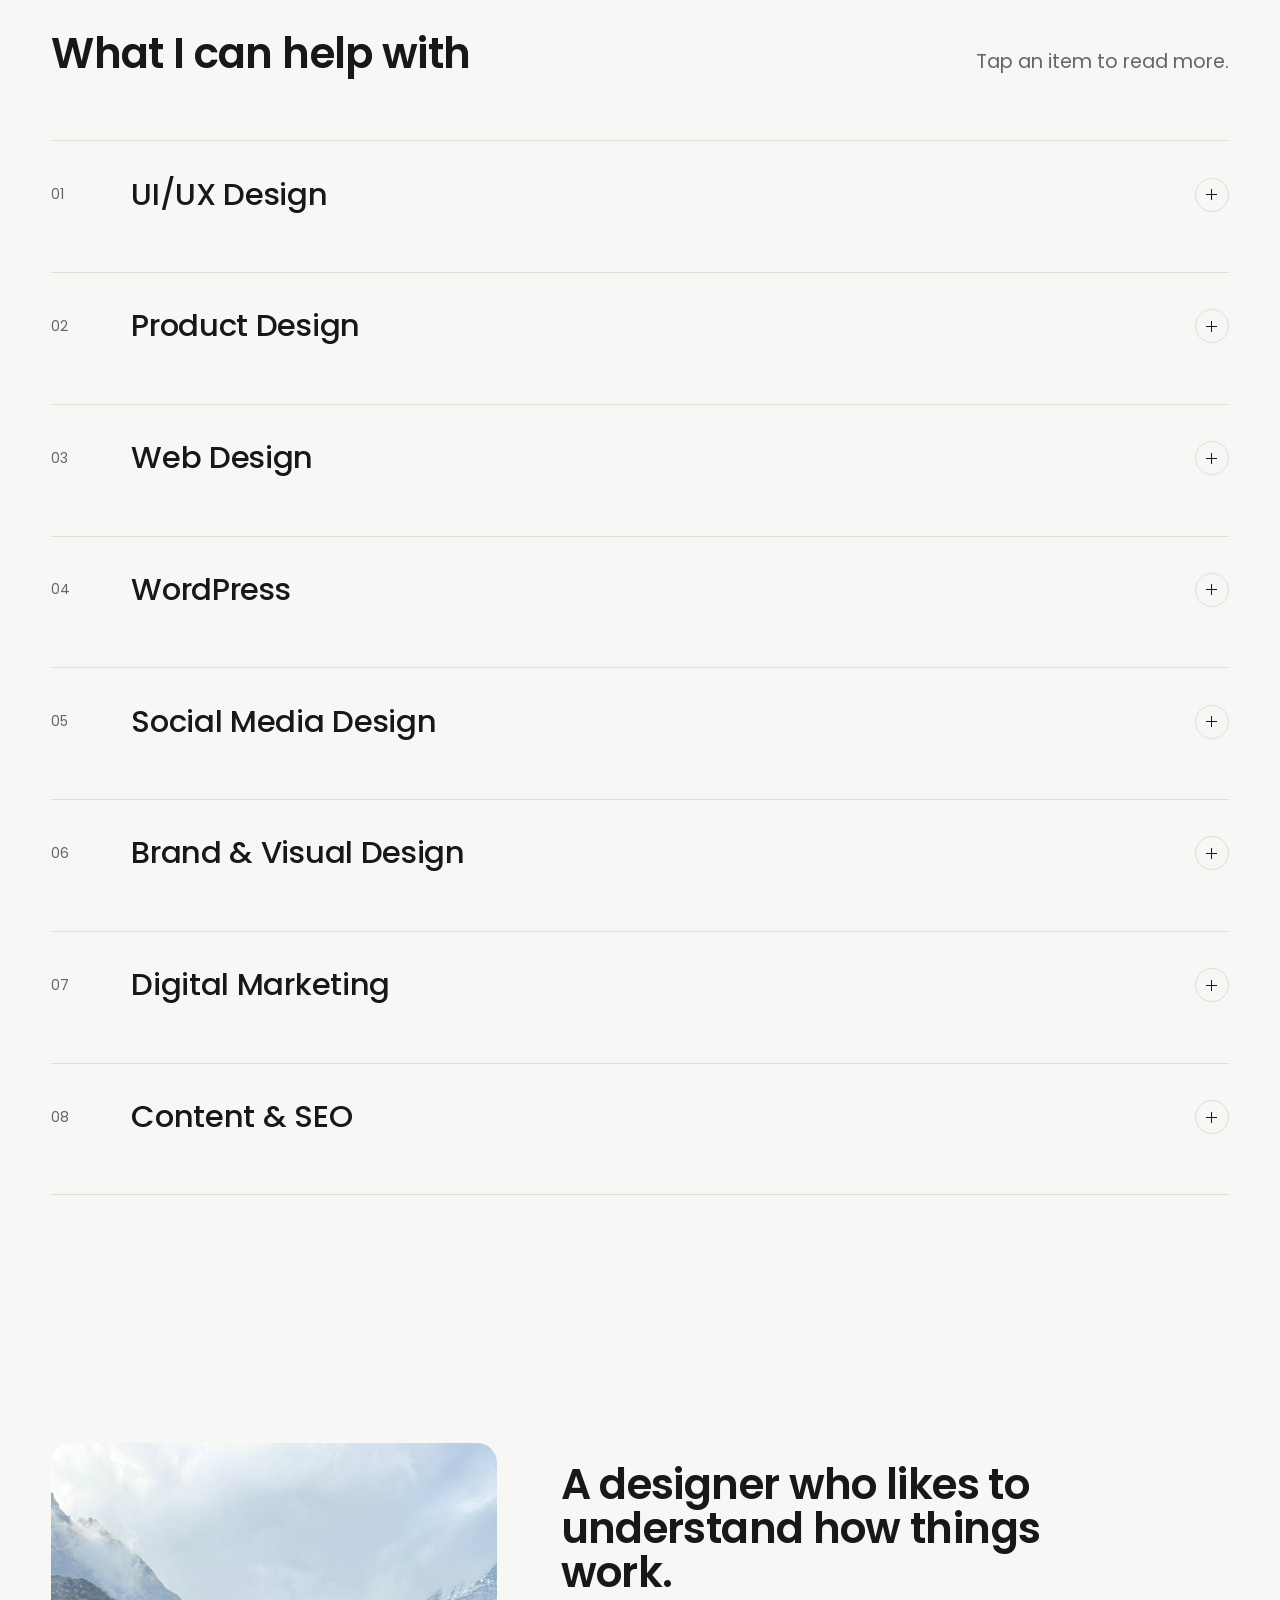
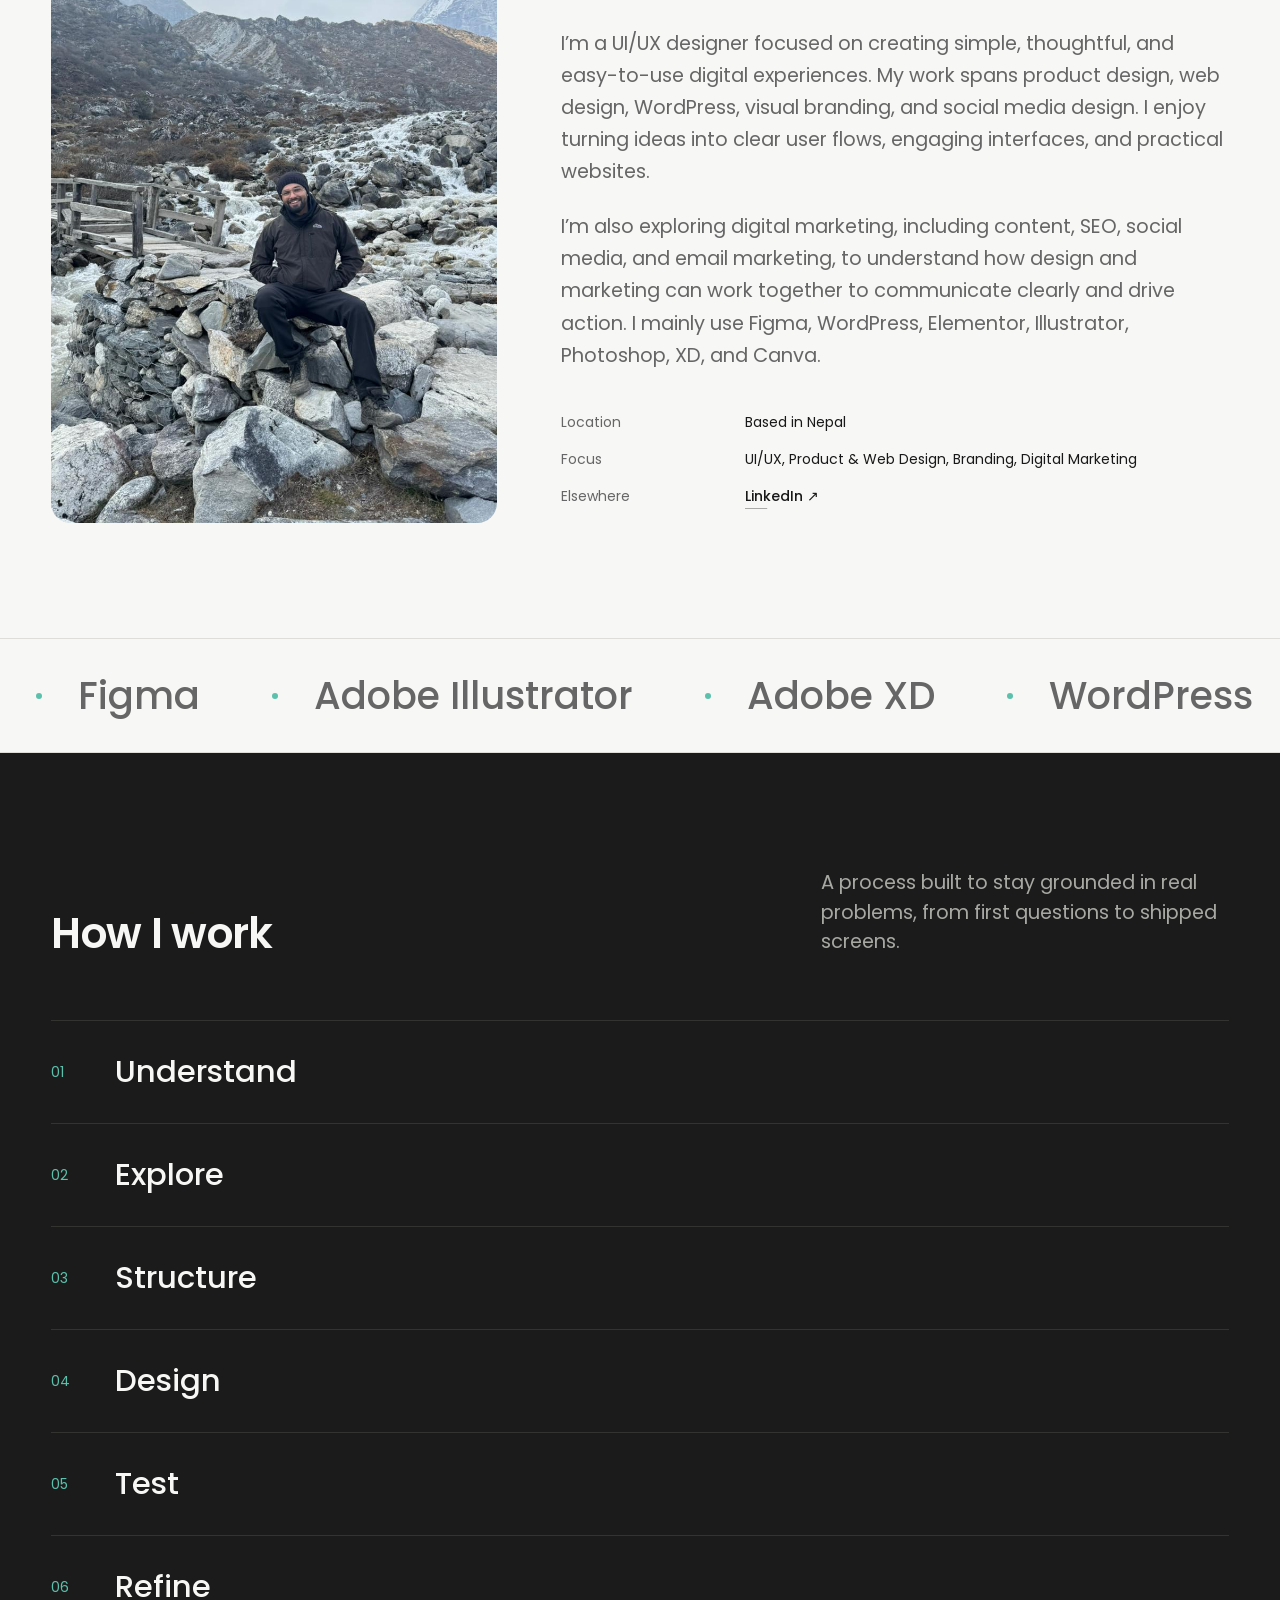
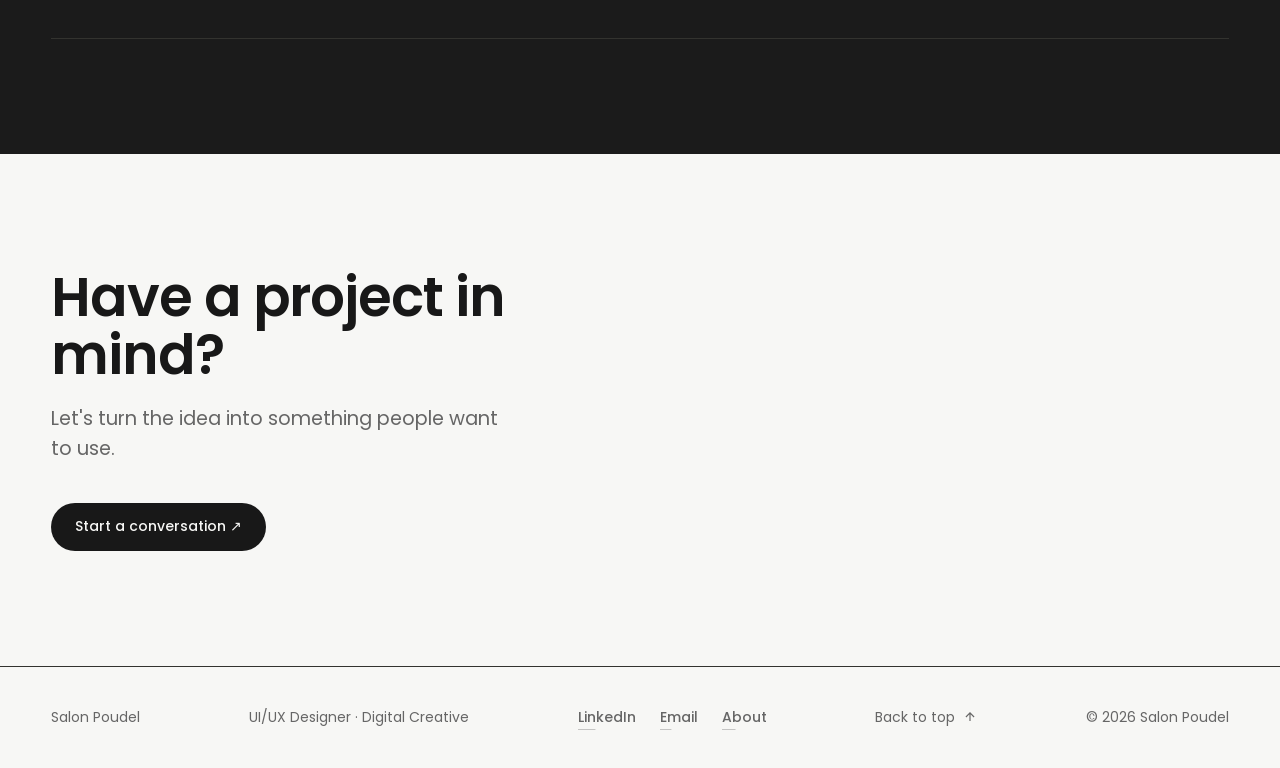
==== commit b0c0ece4: "Update index.html" ====
--- a/index.html
+++ b/index.html
@@ -59,7 +59,9 @@
   <div class="container hero-grid">
     <p class="eyebrow hero-eyebrow reveal">UI/UX Designer · Digital Marketing</p>
 
-    <h1 class="hero-heading reveal">I design digital experiences that make complex things feel simple.</h1>
+    <h1 class="hero-heading reveal" id="hero-typewriter">
+      <span class="typewriter-text"></span><span class="typewriter-cursor" aria-hidden="true"></span>
+    </h1>
 
     <div class="hero-sub-row">
       <p class="hero-lead reveal">Currently exploring the intersection of design, technology, content, and digital marketing.</p>
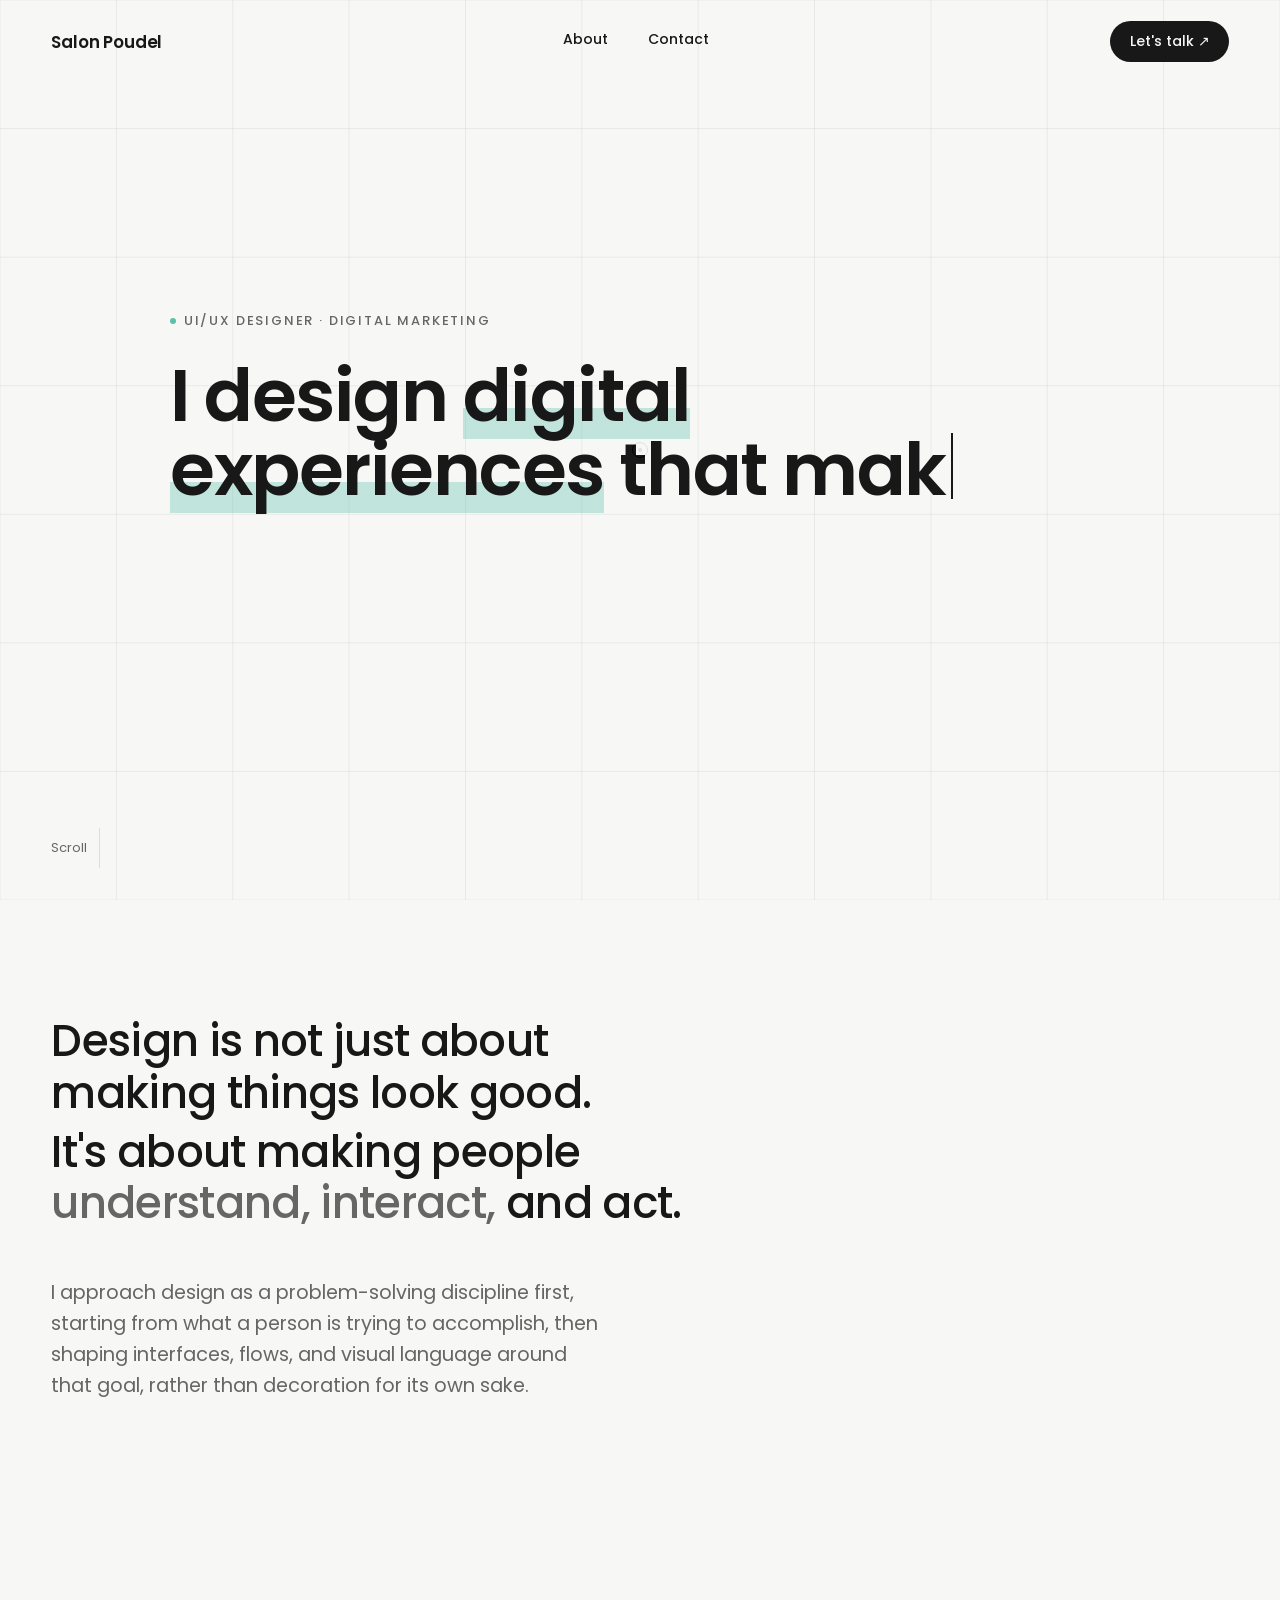
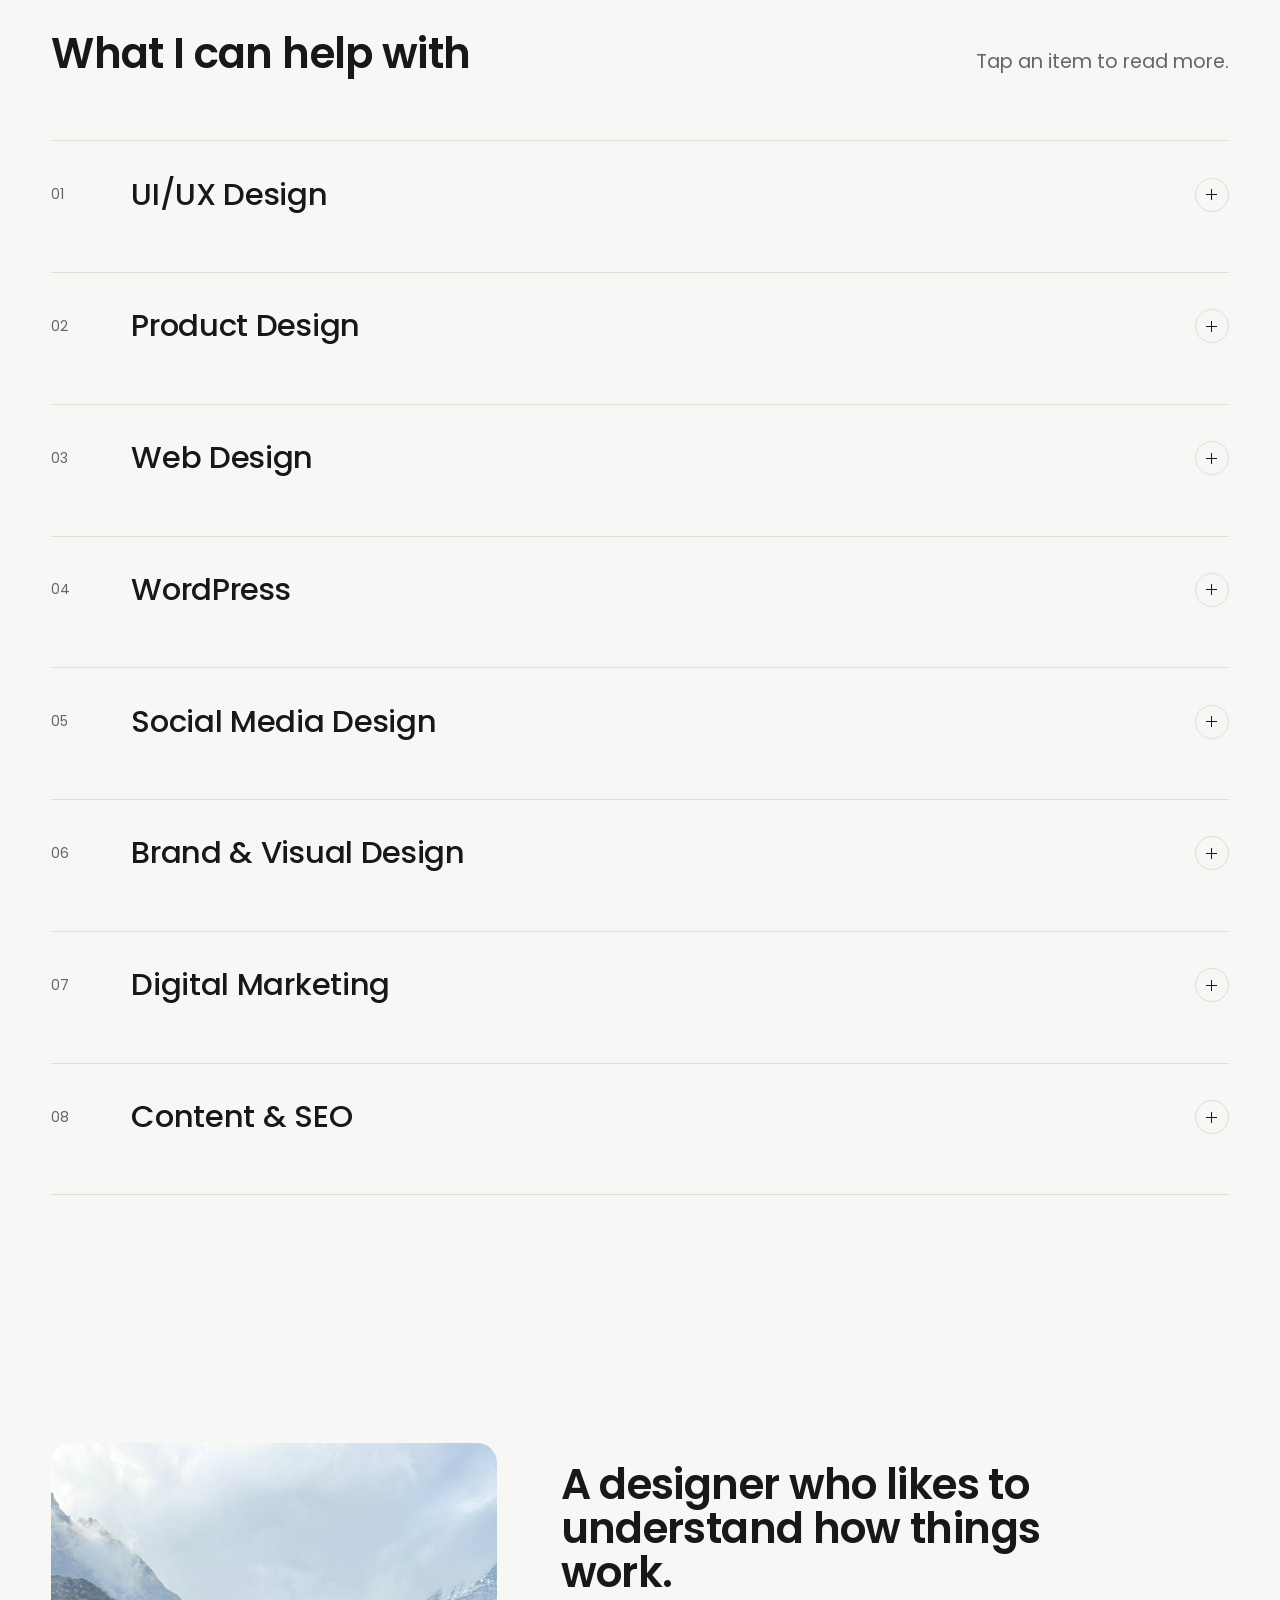
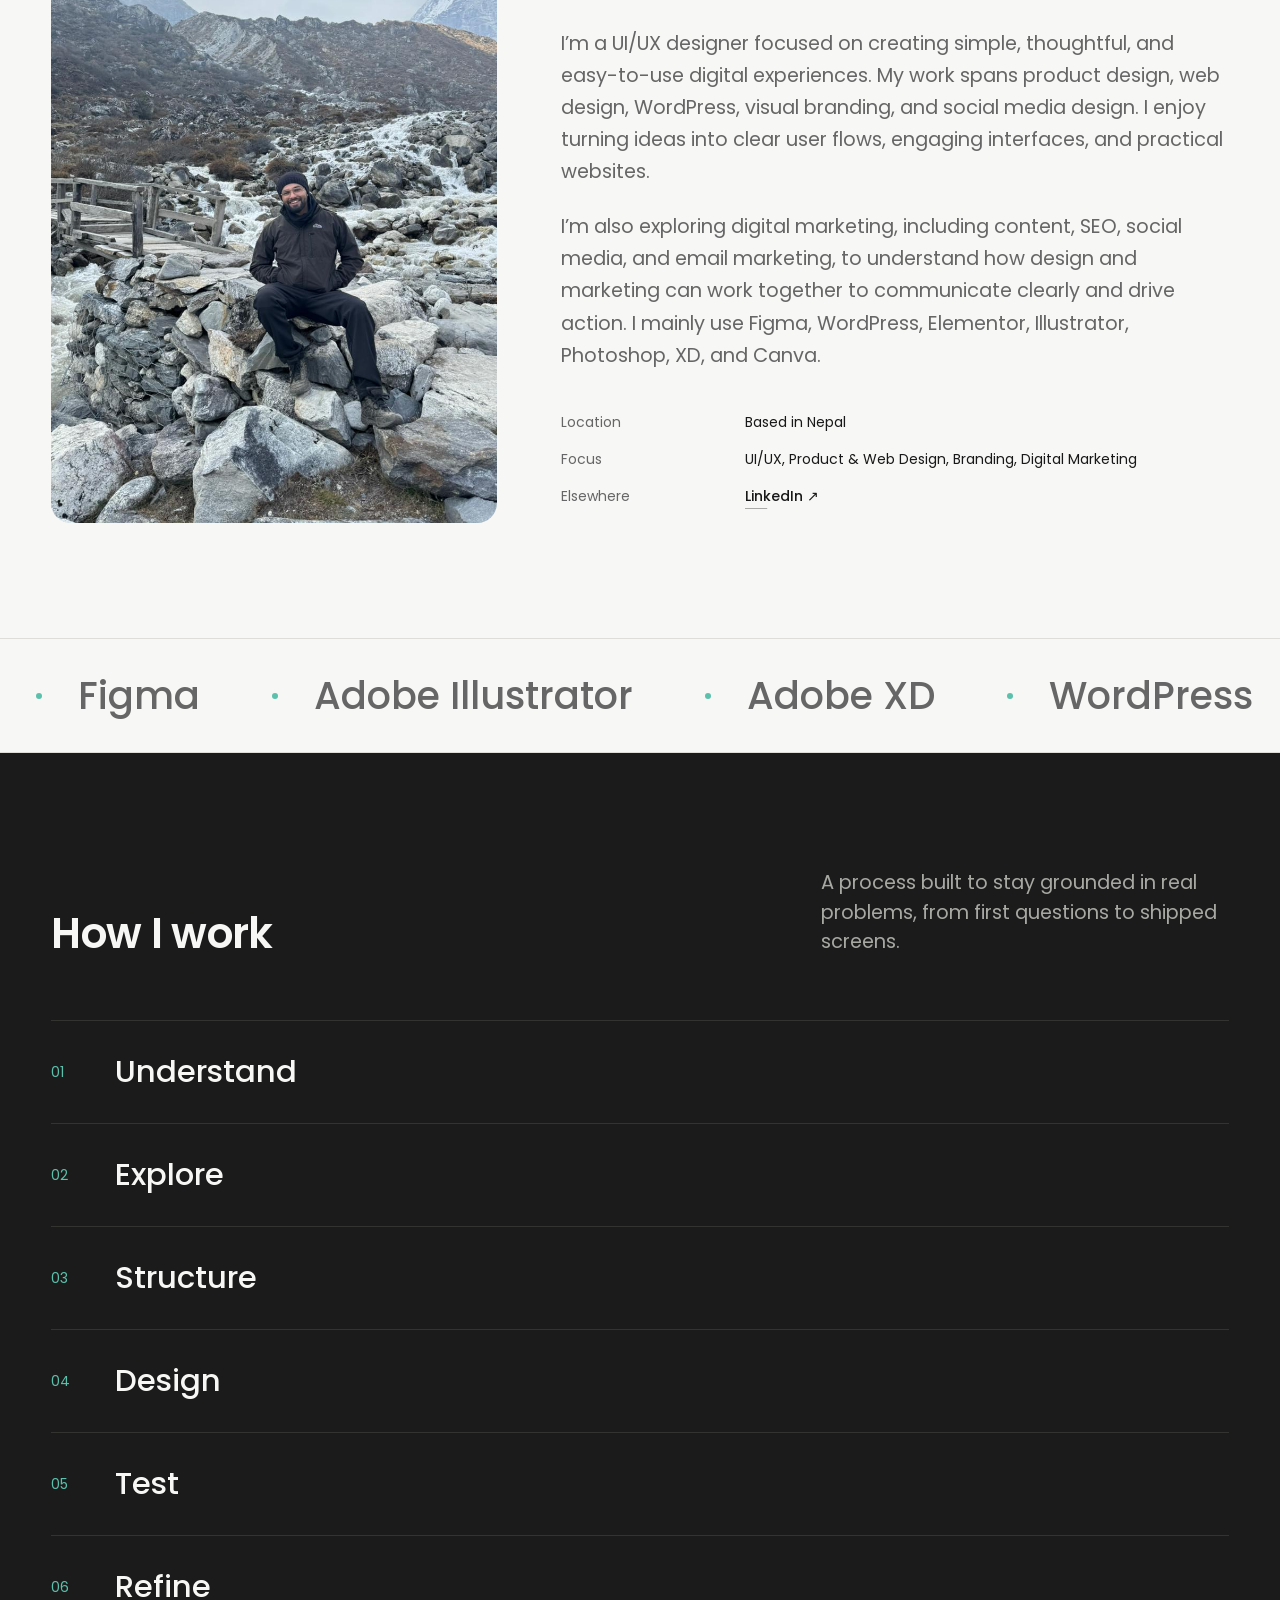
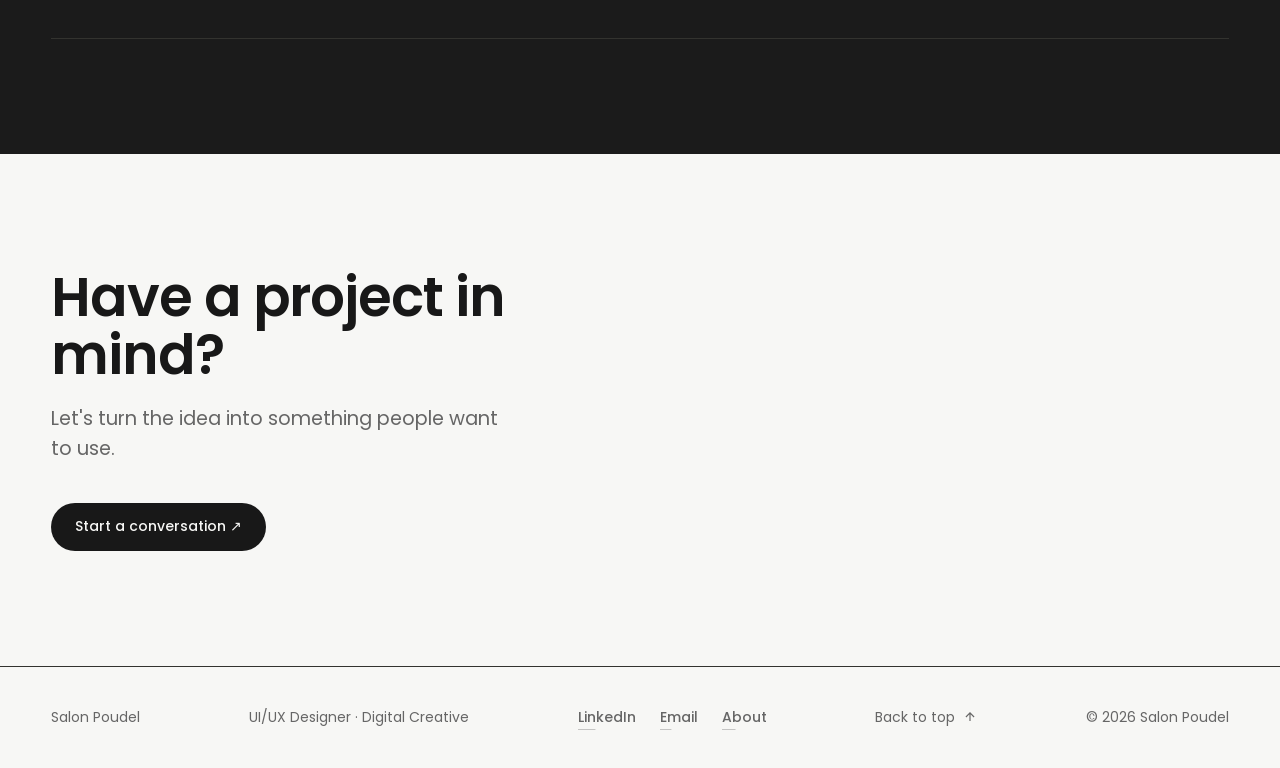
==== commit 263f28e3: "Update index.html" ====
--- a/index.html
+++ b/index.html
@@ -54,23 +54,31 @@
 
   <!-- ============================== HERO ============================== -->
   <section class="hero" id="hero" data-nav-section>
-  <div class="hero-canvas-wrap" aria-hidden="true"><canvas id="hero-canvas"></canvas></div>
+  <div class="hero-canvas-wrap" aria-hidden="true">
+    <canvas id="hero-canvas"></canvas>
+  </div>
 
   <div class="container hero-grid">
-    <p class="eyebrow hero-eyebrow reveal">UI/UX Designer · Digital Marketing</p>
-
-    <h1 class="hero-heading reveal" id="hero-typewriter">
-      <span class="typewriter-text"></span><span class="typewriter-cursor" aria-hidden="true"></span>
-    </h1>
+
+    <div class="hero-heading-wrap">
+      <p class="eyebrow hero-eyebrow reveal">UI/UX Designer · Digital Marketing</p>
+
+      <h1 class="hero-heading reveal" id="hero-typewriter">
+        <span class="typewriter-text"></span><span class="typewriter-cursor" aria-hidden="true"></span>
+      </h1>
+    </div>
 
     <div class="hero-sub-row">
-      <p class="hero-lead reveal">Currently exploring the intersection of design, technology, content, and digital marketing.</p>
+      <p class="hero-lead reveal">
+        Currently exploring the intersection of design, technology, content, and digital marketing.
+      </p>
 
       <div class="hero-cta-row reveal">
         <!-- <a href="work.html" class="btn btn-primary magnetic">View my work</a> -->
         <a href="contact.html" class="btn btn-ghost magnetic">Let's connect ↗</a>
       </div>
     </div>
+
   </div>
 
   <div class="hero-scroll" aria-hidden="true">
--- a/css/styles.css
+++ b/css/styles.css
@@ -786,11 +786,7 @@
   overflow:hidden; clip:rect(0,0,0,0); white-space:nowrap; border:0;
 }
 
-/* Hero typewriter */
-.hero-heading {
-  min-height: 2.4em;
-}
-
+/* Hero Typewriter */
 .typewriter-text {
   display: inline;
 }
@@ -827,3 +823,18 @@
     opacity: 0;
   }
 }
+
+.hero-sub-row {
+  opacity: 0;
+  visibility: hidden;
+  transform: translateY(12px);
+  transition: opacity 0.7s ease, transform 0.7s ease;
+}
+
+.hero-sub-row.is-visible {
+  opacity: 1;
+  visibility: visible;
+  transform: translateY(0);
+}
+
+}
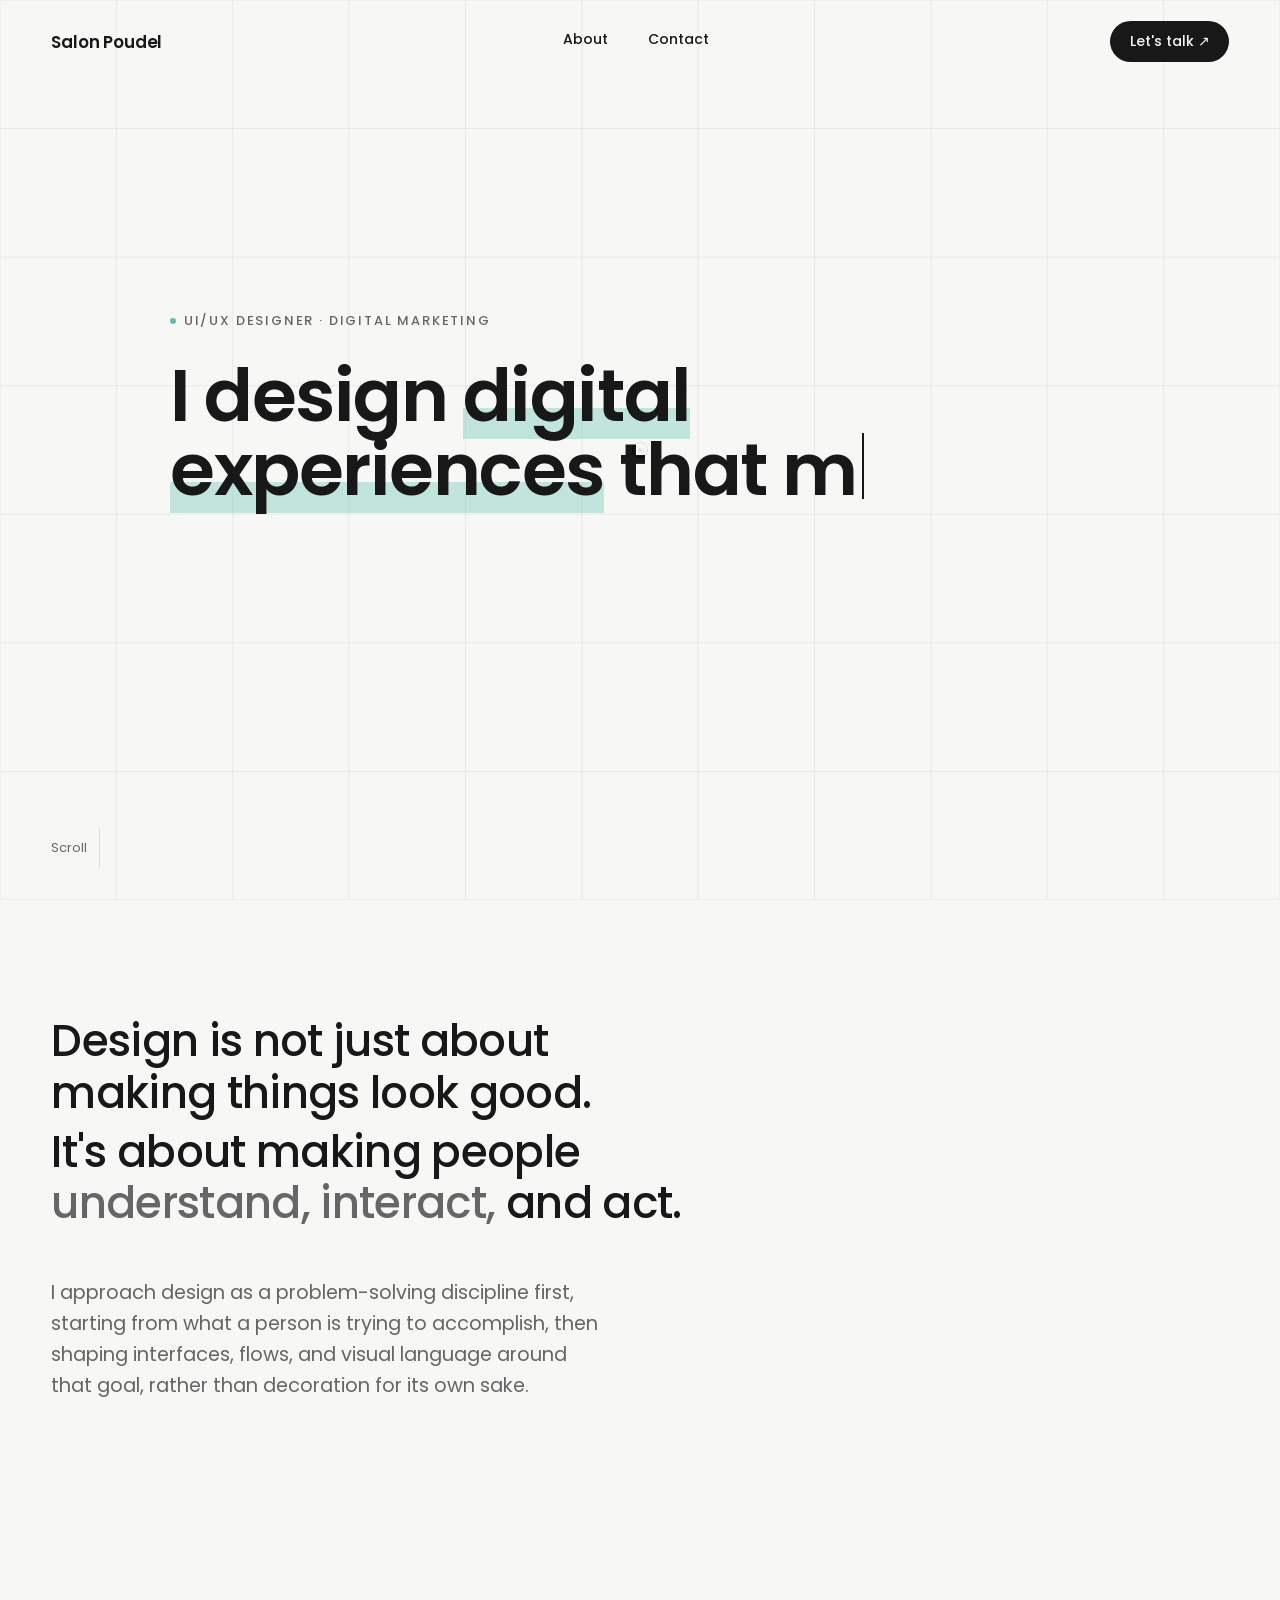
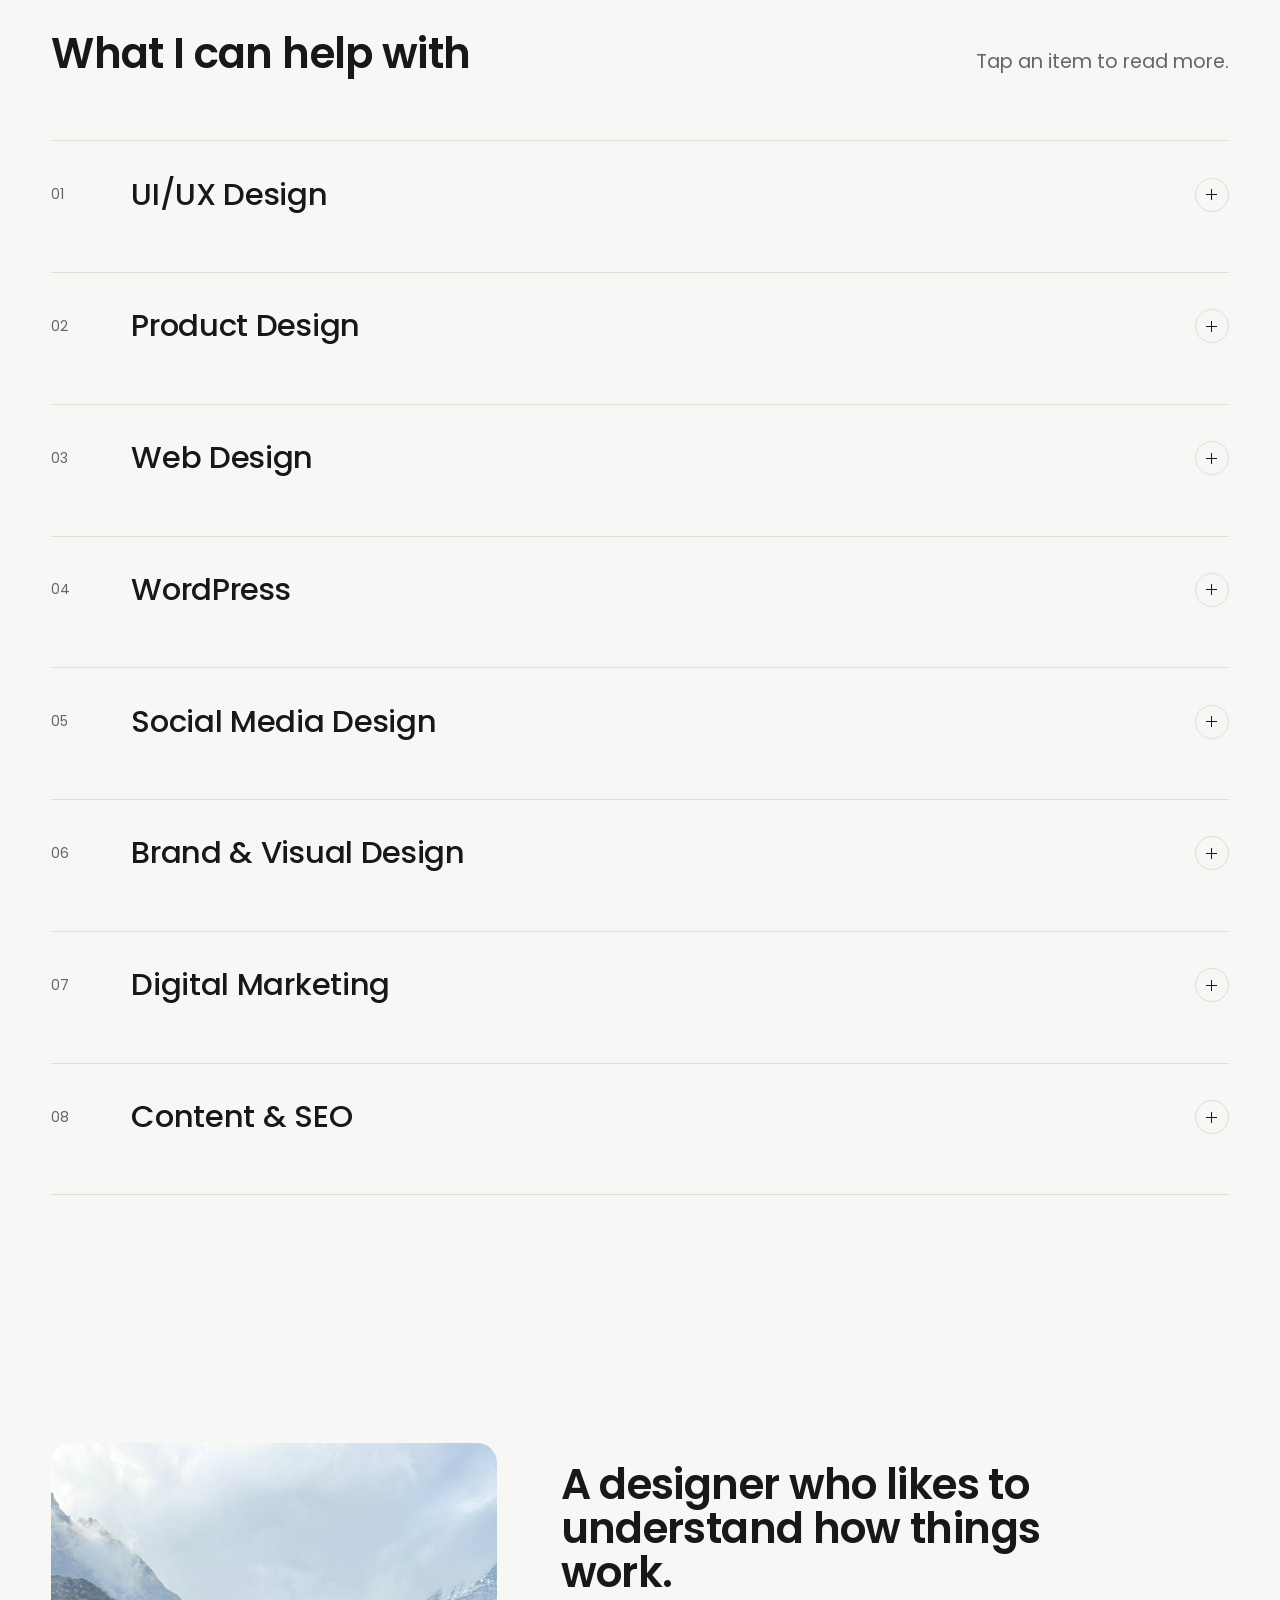
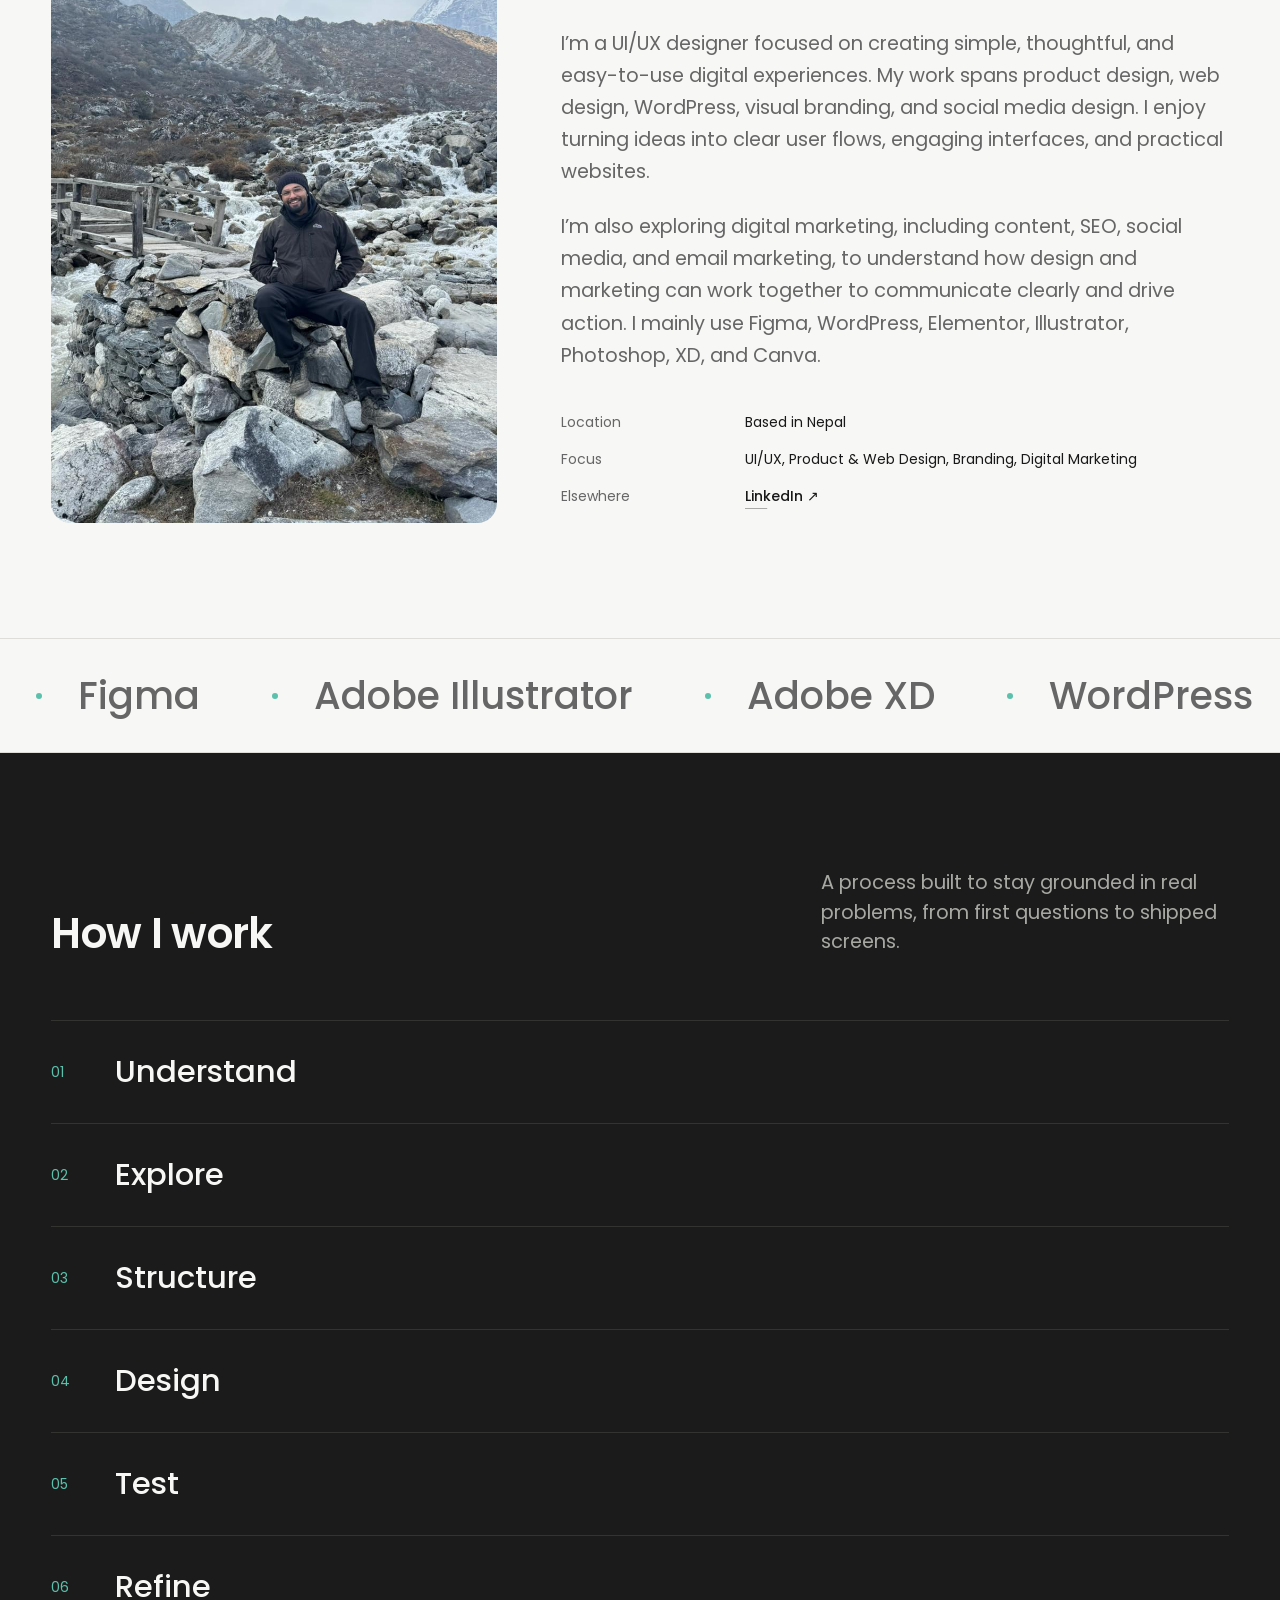
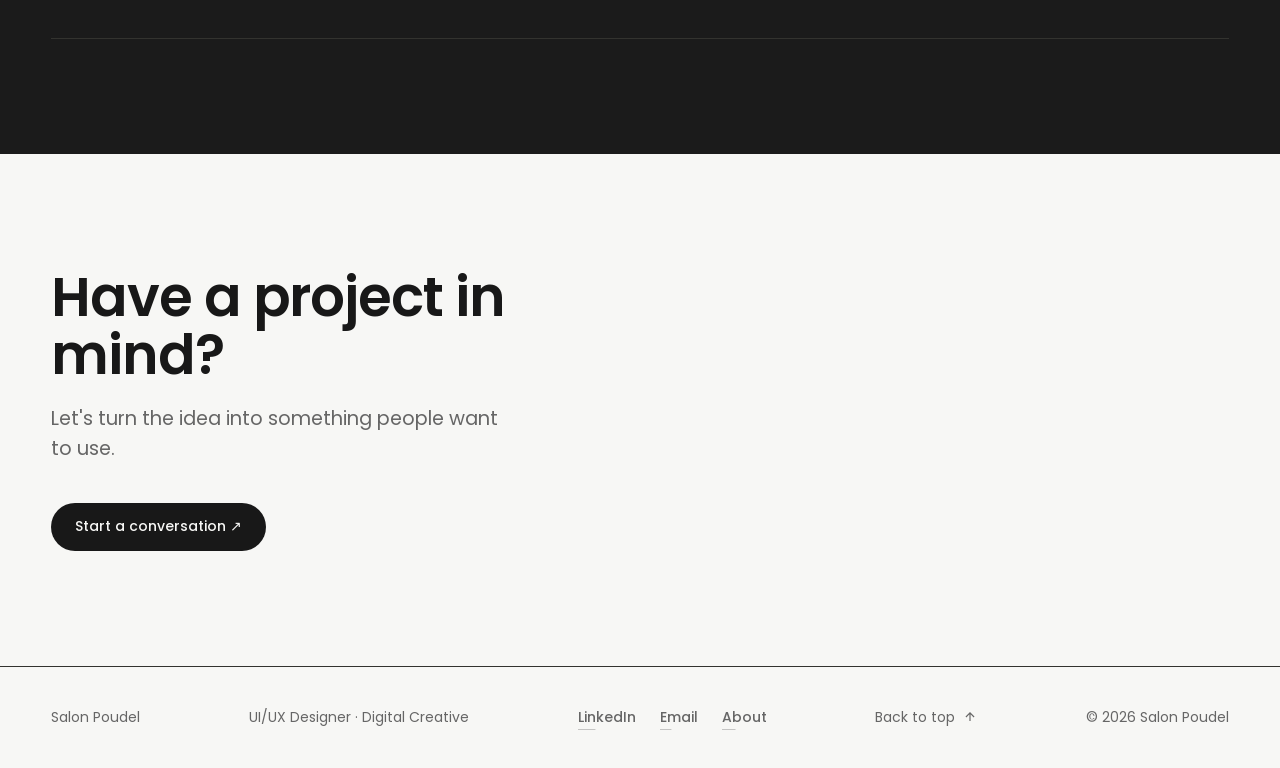
==== commit 262f86f7: "Update index.html" ====
--- a/index.html
+++ b/index.html
@@ -23,7 +23,7 @@
 <!-- ============================== NAV ============================== -->
 <header class="nav">
   <div class="container nav-inner">
-    <a href="index.html" class="nav-logo">Salon Poudel</a>
+    <a href="/" class="nav-logo">Salon Poudel</a>
     <nav class="nav-links" aria-label="Primary">
       <!-- <a href="work.html">Work</a> -->
       <a href="about.html">About</a>
--- a/css/styles.css
+++ b/css/styles.css
@@ -837,4 +837,16 @@
   transform: translateY(0);
 }
 
-}
+.hero-heading-wrap {
+  text-align: left;
+}
+
+.hero-eyebrow {
+  text-align: left;
+}
+
+.hero-heading {
+  text-align: left;
+}
+
+}
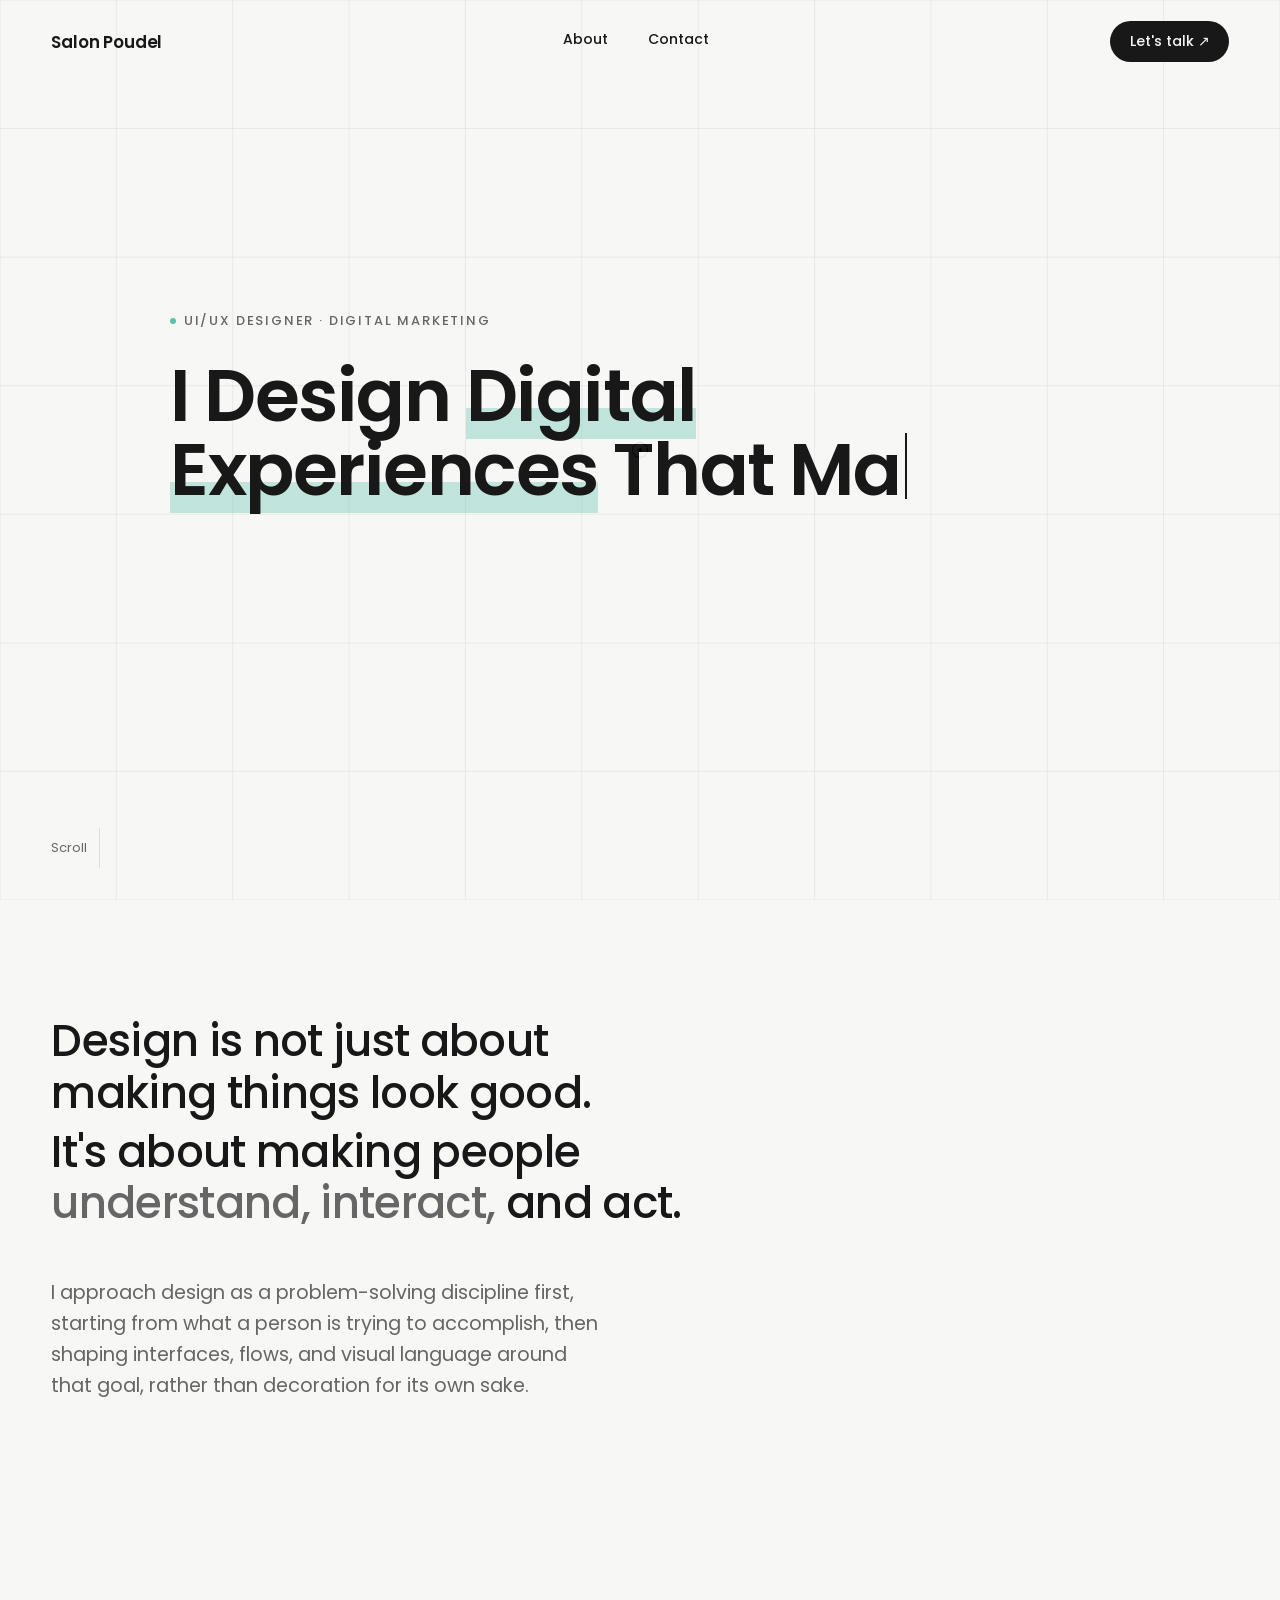
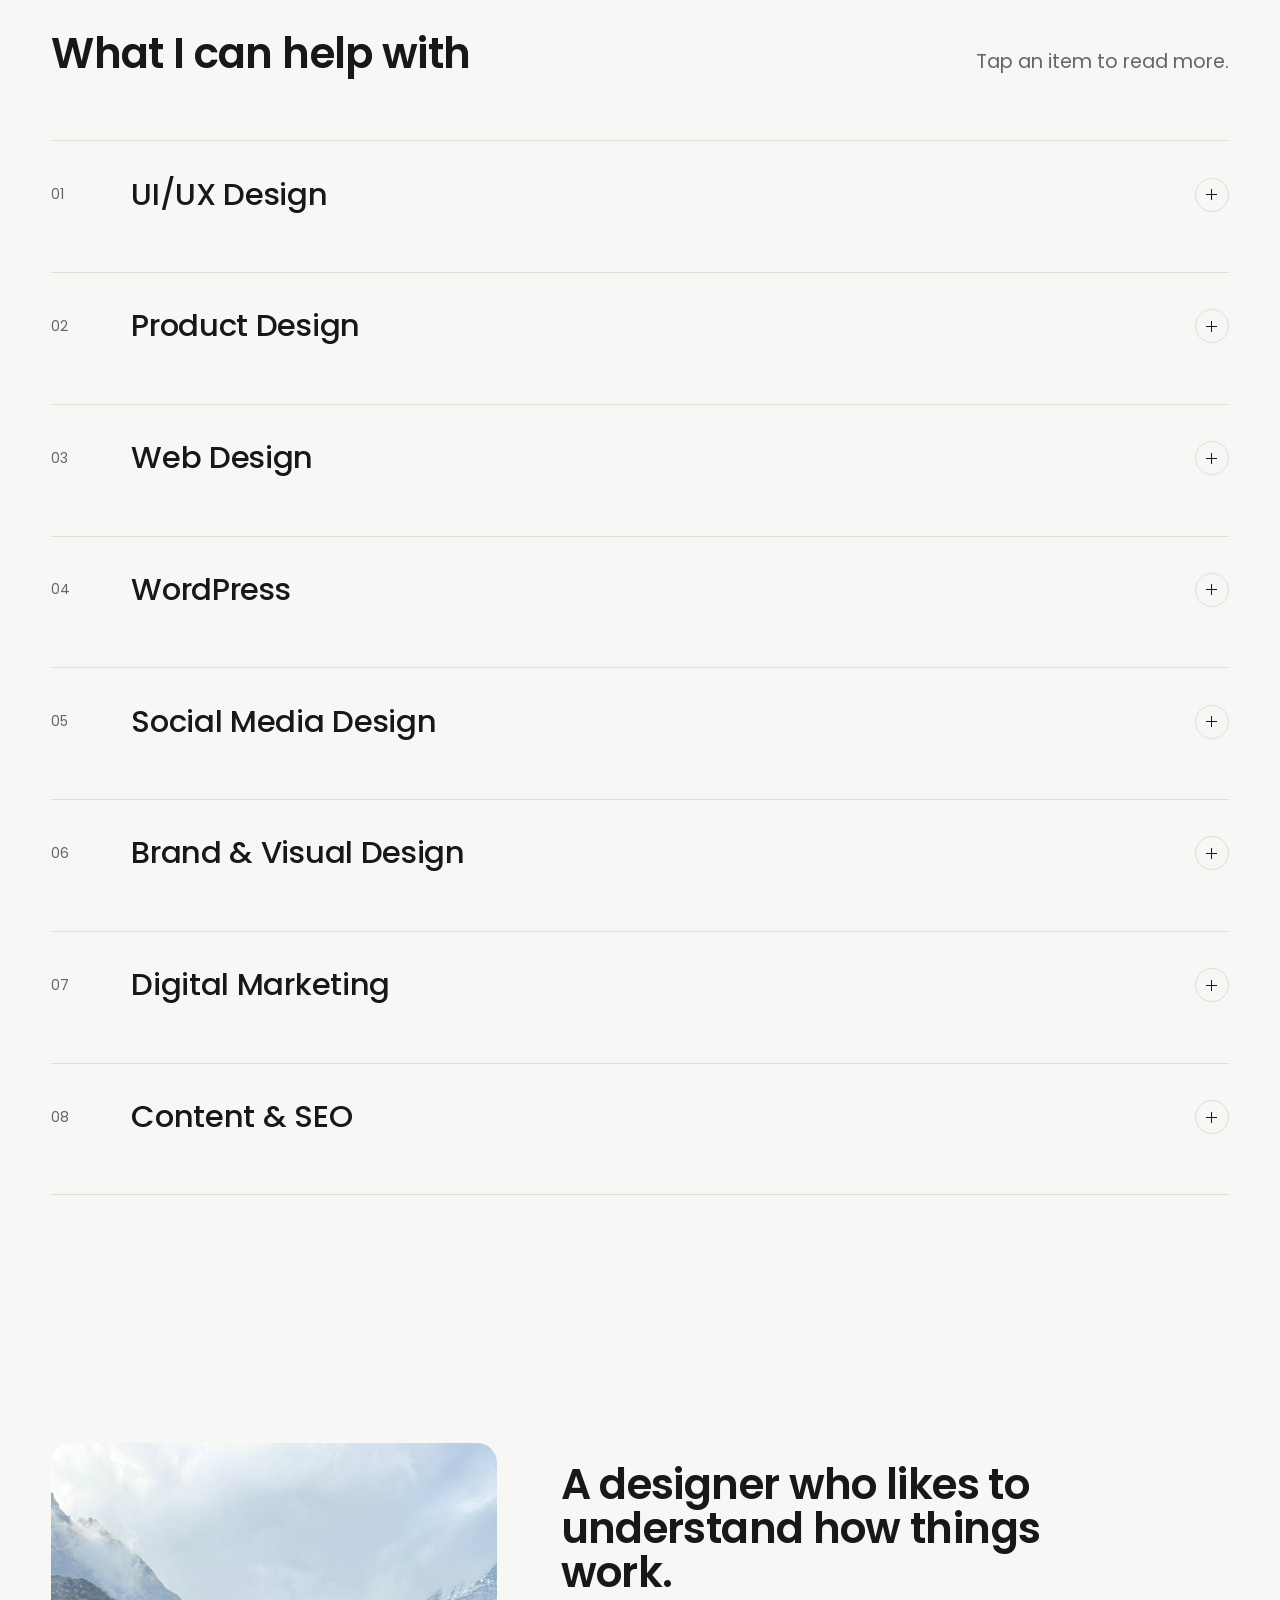
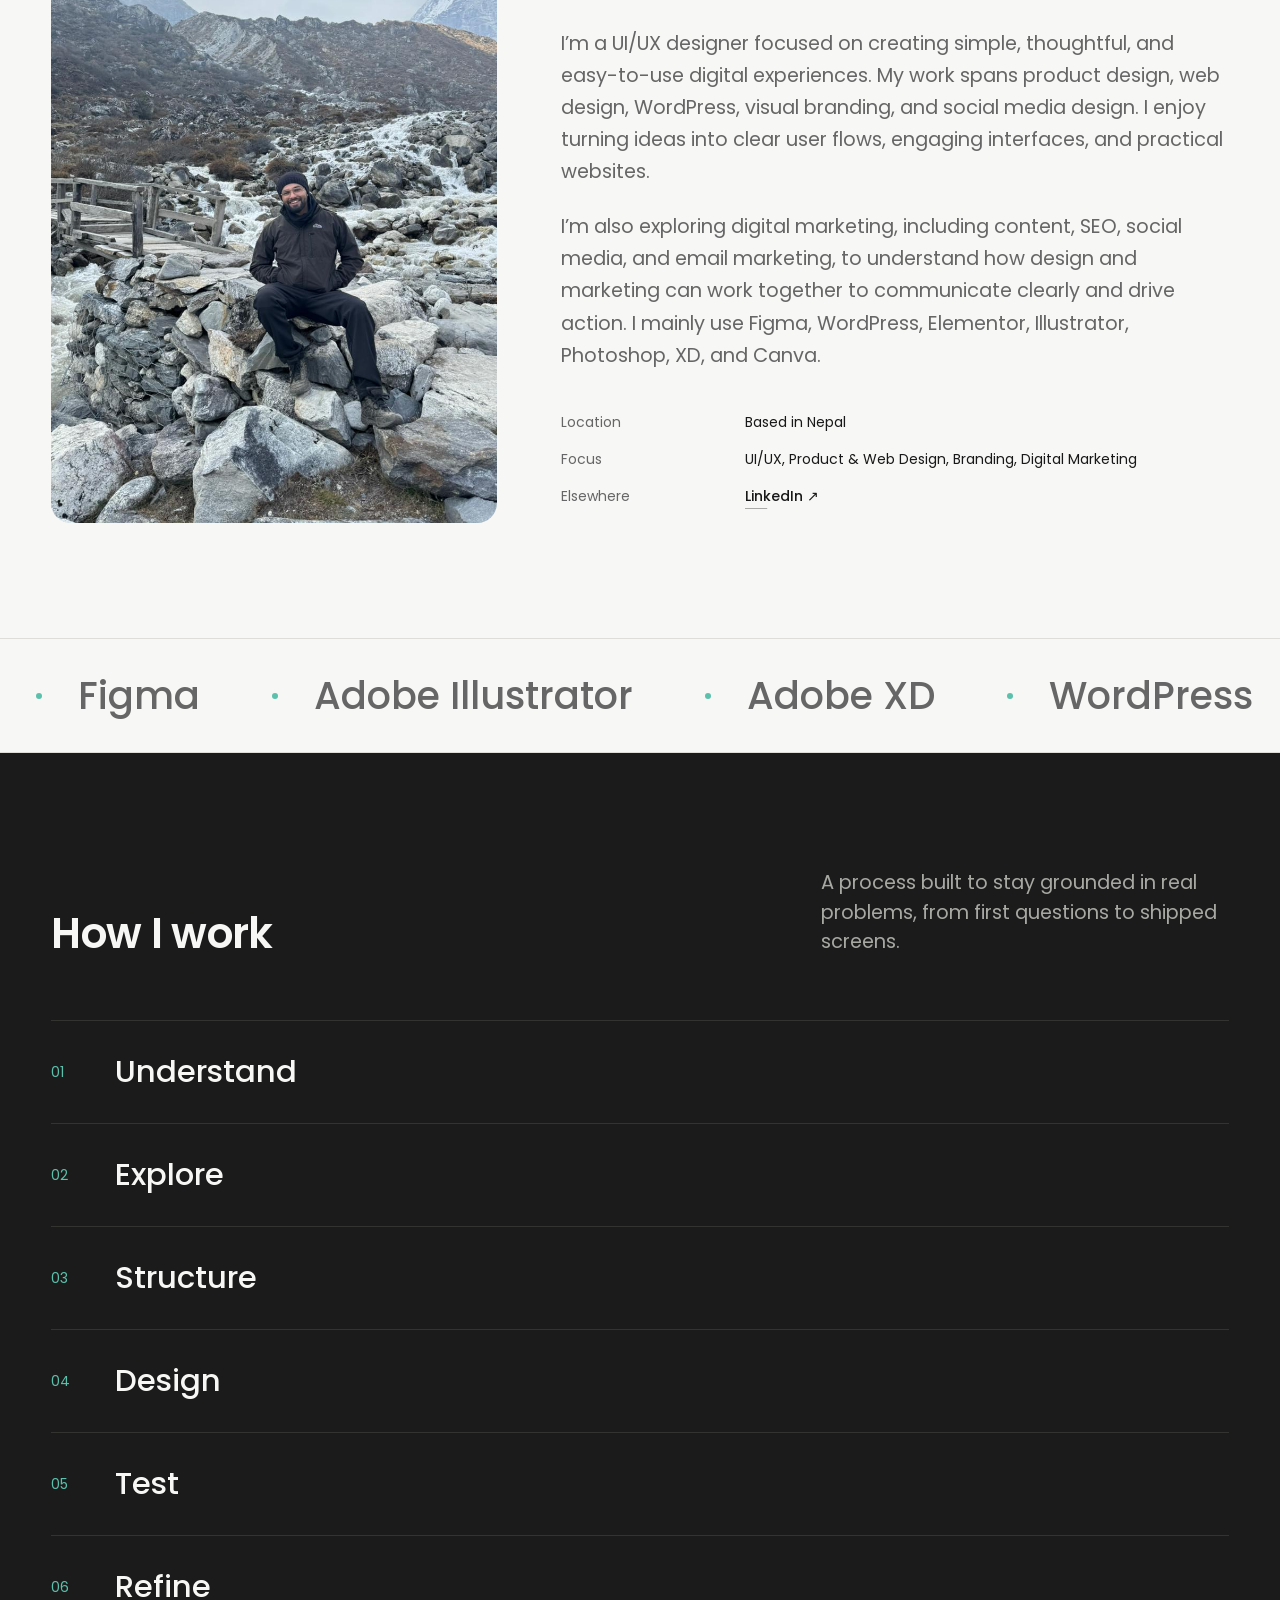
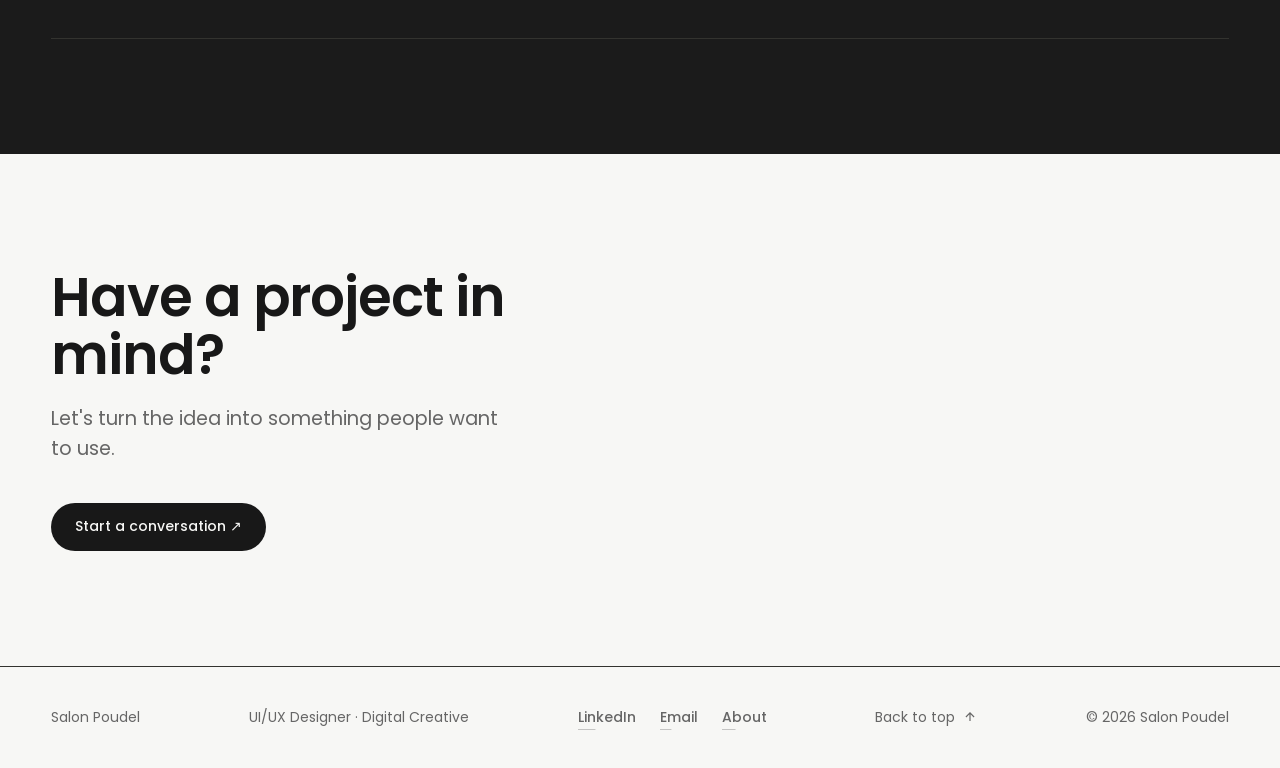
==== commit f9dc579d: "Update index.html" ====
--- a/index.html
+++ b/index.html
@@ -61,19 +61,23 @@
   <div class="container hero-grid">
 
     <div class="hero-heading-wrap">
-      <p class="eyebrow hero-eyebrow reveal">UI/UX Designer · Digital Marketing</p>
+
+      <p class="eyebrow hero-eyebrow hero-intro-reveal">
+        UI/UX Designer · Digital Marketing
+      </p>
 
       <h1 class="hero-heading reveal" id="hero-typewriter">
         <span class="typewriter-text"></span><span class="typewriter-cursor" aria-hidden="true"></span>
       </h1>
-    </div>
-
-    <div class="hero-sub-row">
-      <p class="hero-lead reveal">
+
+    </div>
+
+    <div class="hero-sub-row hero-intro-reveal">
+      <p class="hero-lead">
         Currently exploring the intersection of design, technology, content, and digital marketing.
       </p>
 
-      <div class="hero-cta-row reveal">
+      <div class="hero-cta-row">
         <!-- <a href="work.html" class="btn btn-primary magnetic">View my work</a> -->
         <a href="contact.html" class="btn btn-ghost magnetic">Let's connect ↗</a>
       </div>
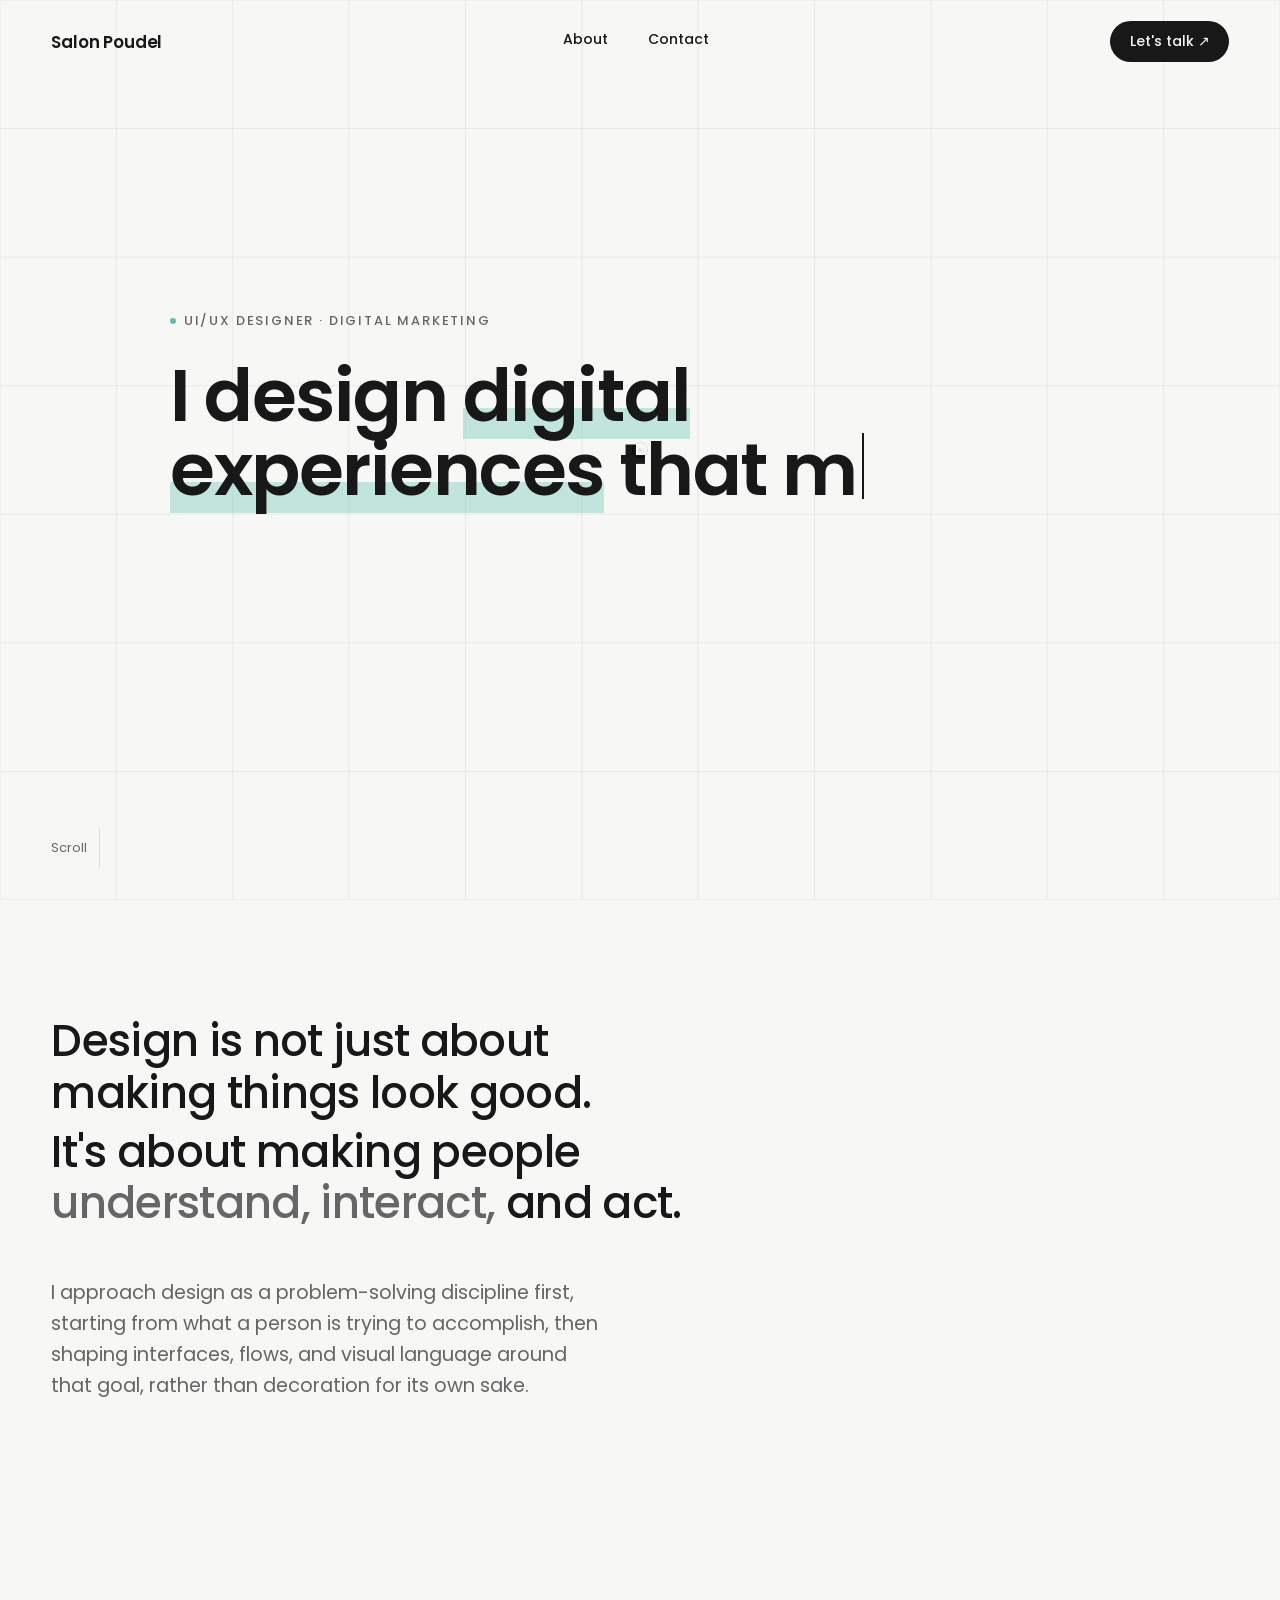
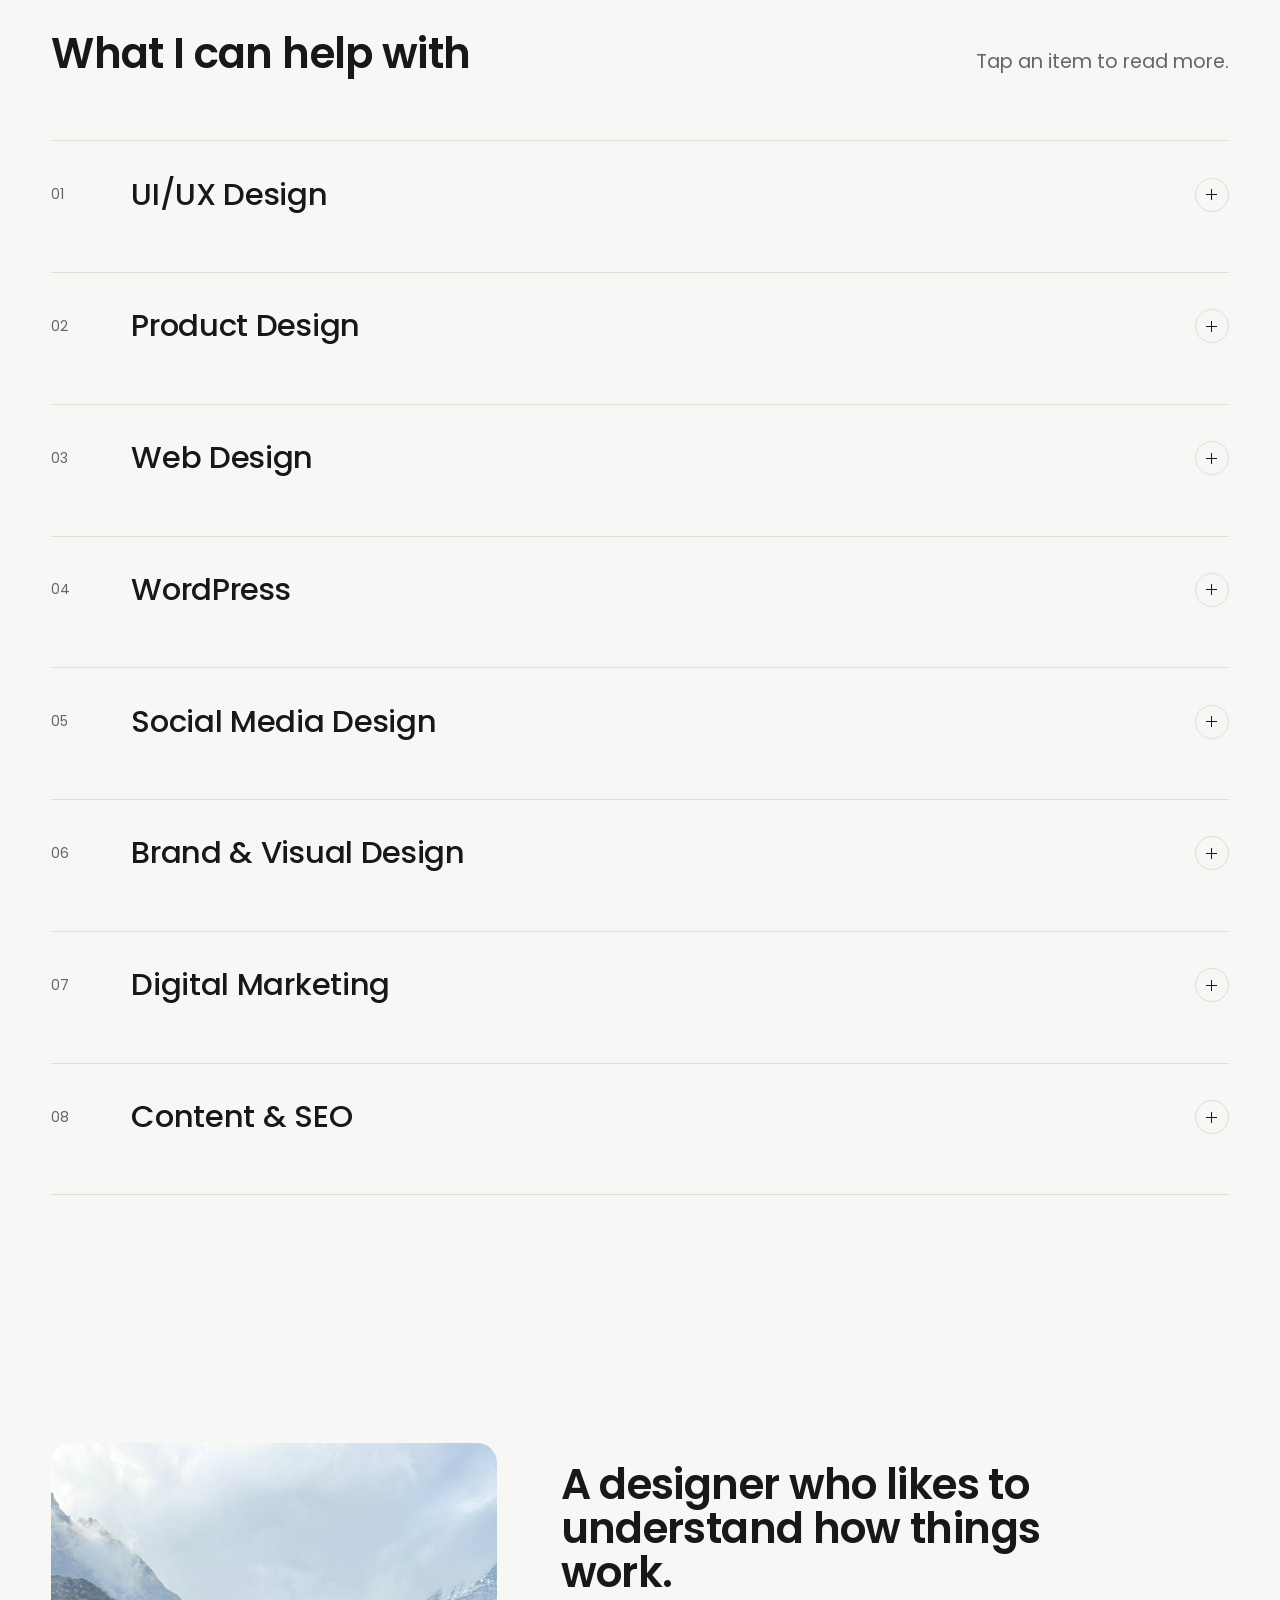
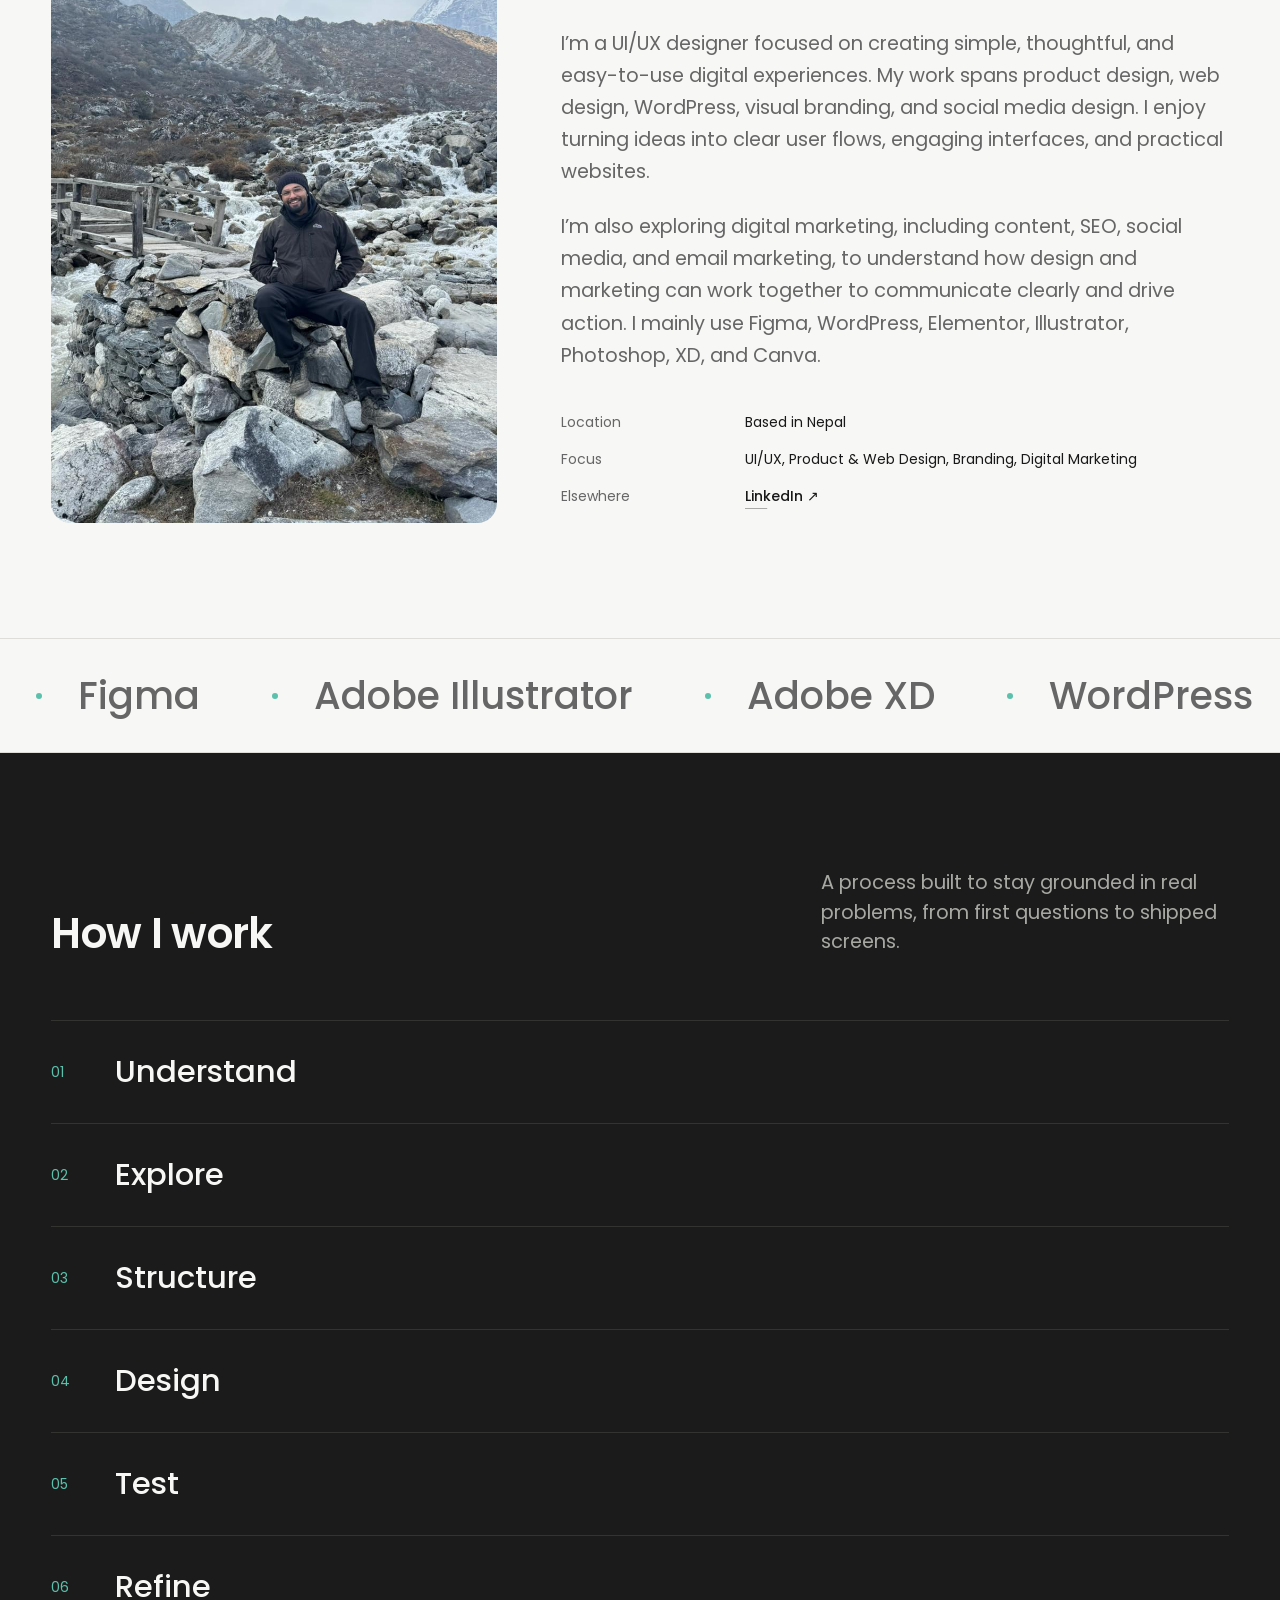
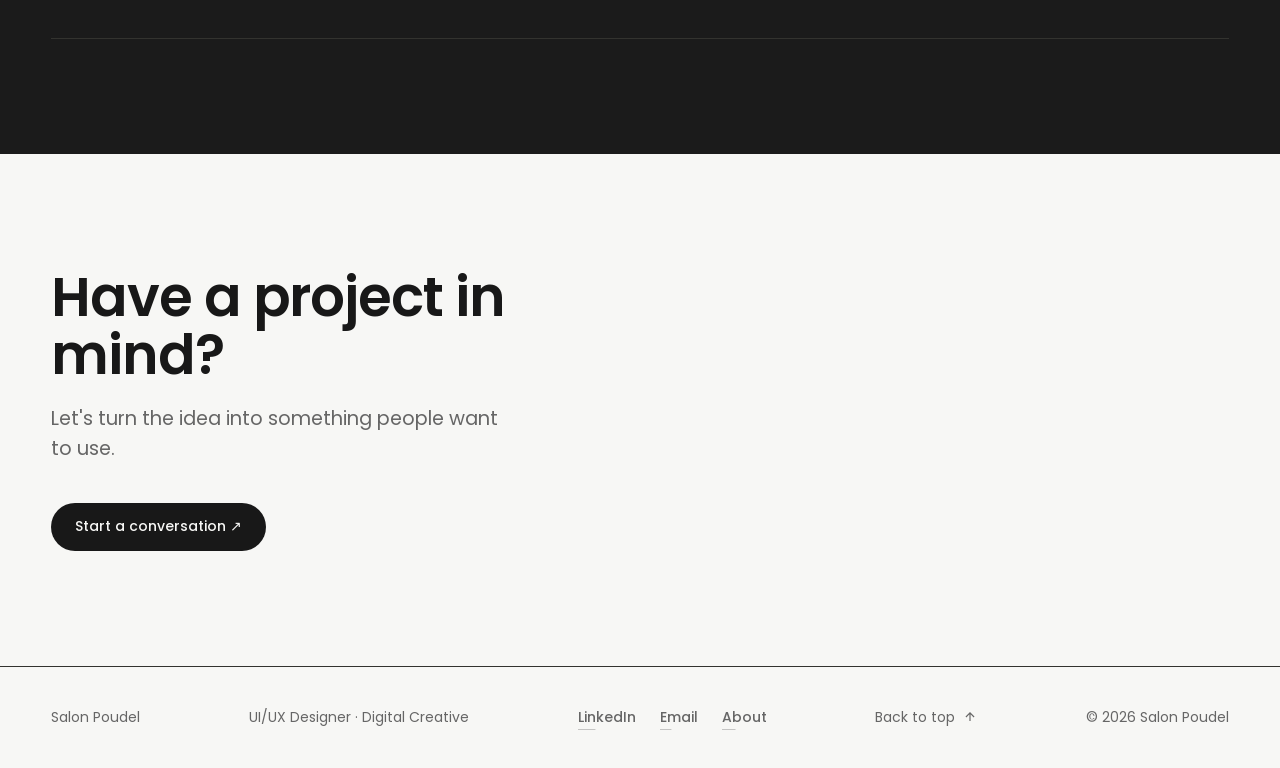
==== commit e1a4b89d: "Update index.html" ====
--- a/index.html
+++ b/index.html
@@ -62,7 +62,7 @@
 
     <div class="hero-heading-wrap">
 
-      <p class="eyebrow hero-eyebrow hero-intro-reveal">
+      <p class="eyebrow hero-eyebrow reveal">
         UI/UX Designer · Digital Marketing
       </p>
 
--- a/css/styles.css
+++ b/css/styles.css
@@ -848,5 +848,21 @@
 .hero-heading {
   text-align: left;
 }
-
-}
+/* Hero intro reveal */
+.hero-intro-reveal {
+  opacity: 0;
+  visibility: hidden;
+  transform: translateY(12px);
+  transition:
+    opacity 0.7s ease,
+    transform 0.7s ease,
+    visibility 0.7s ease;
+}
+
+.hero-intro-reveal.is-visible {
+  opacity: 1;
+  visibility: visible;
+  transform: translateY(0);
+}
+
+}
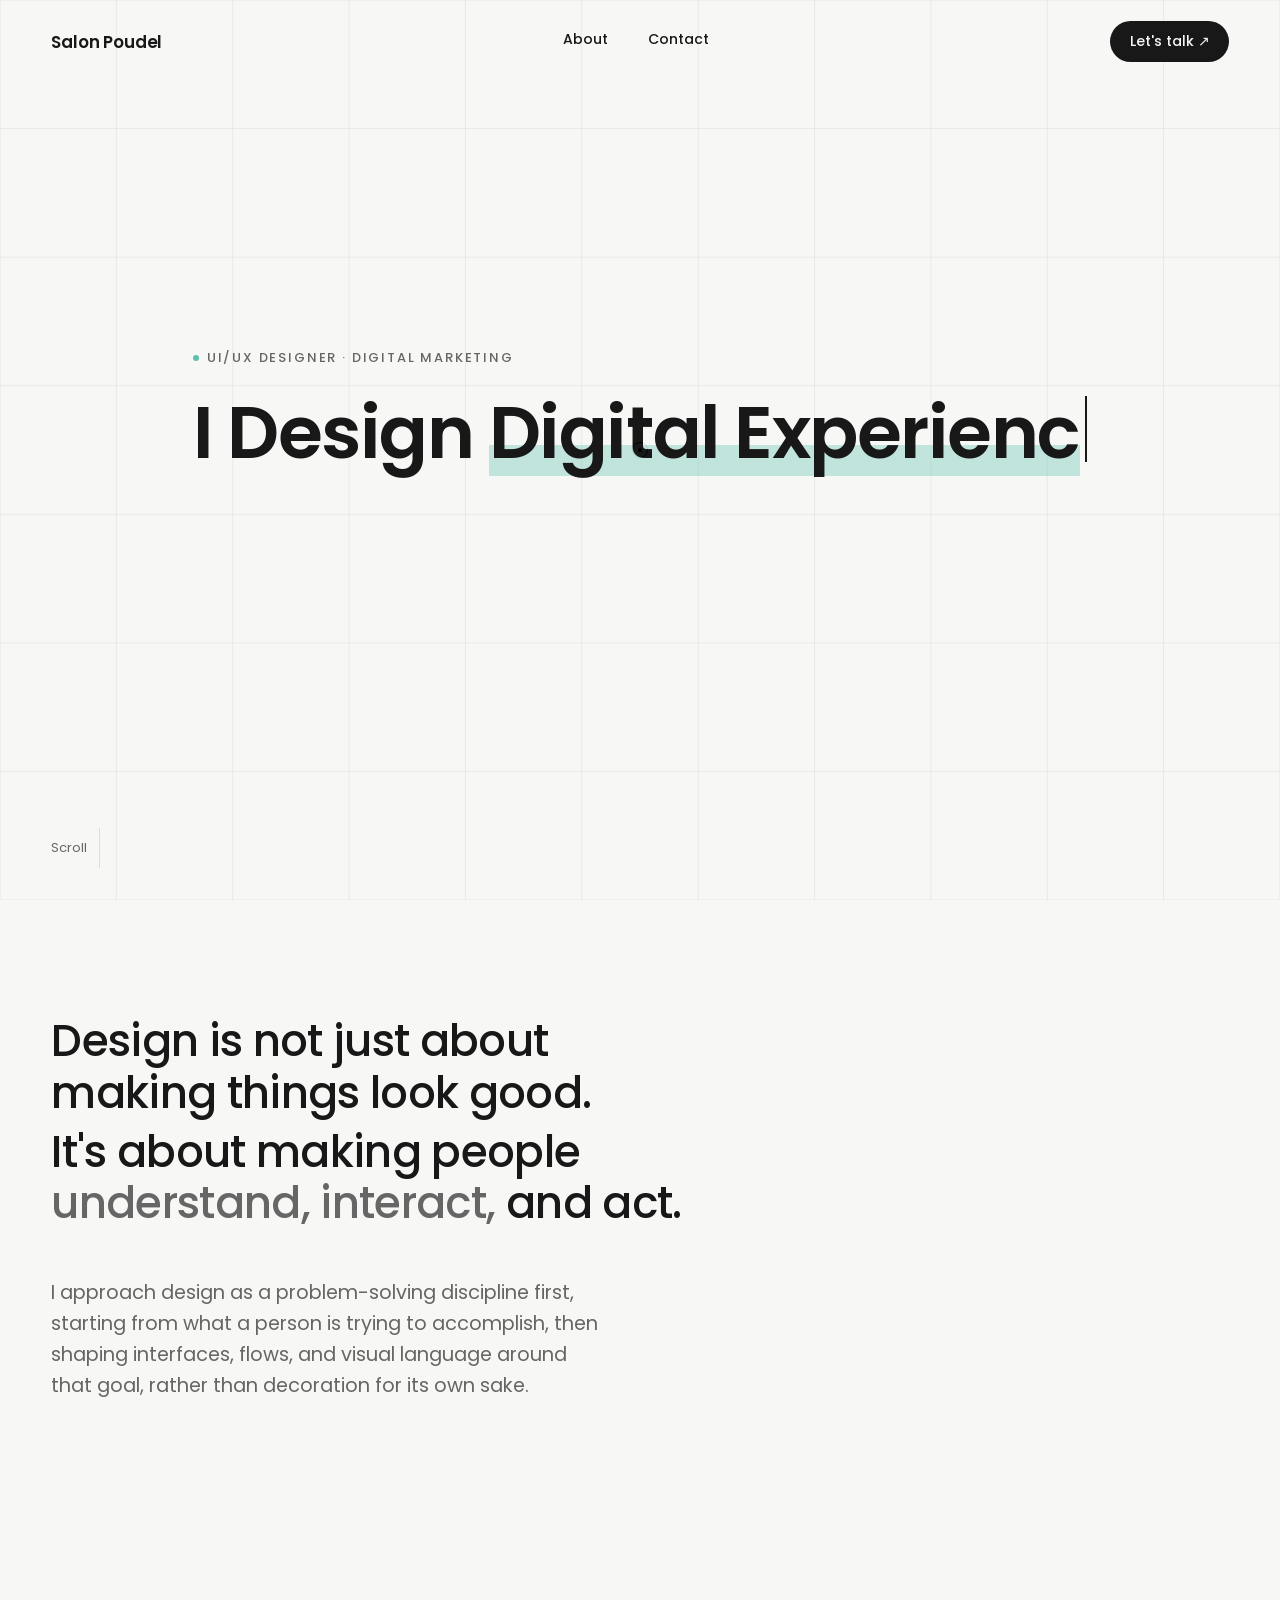
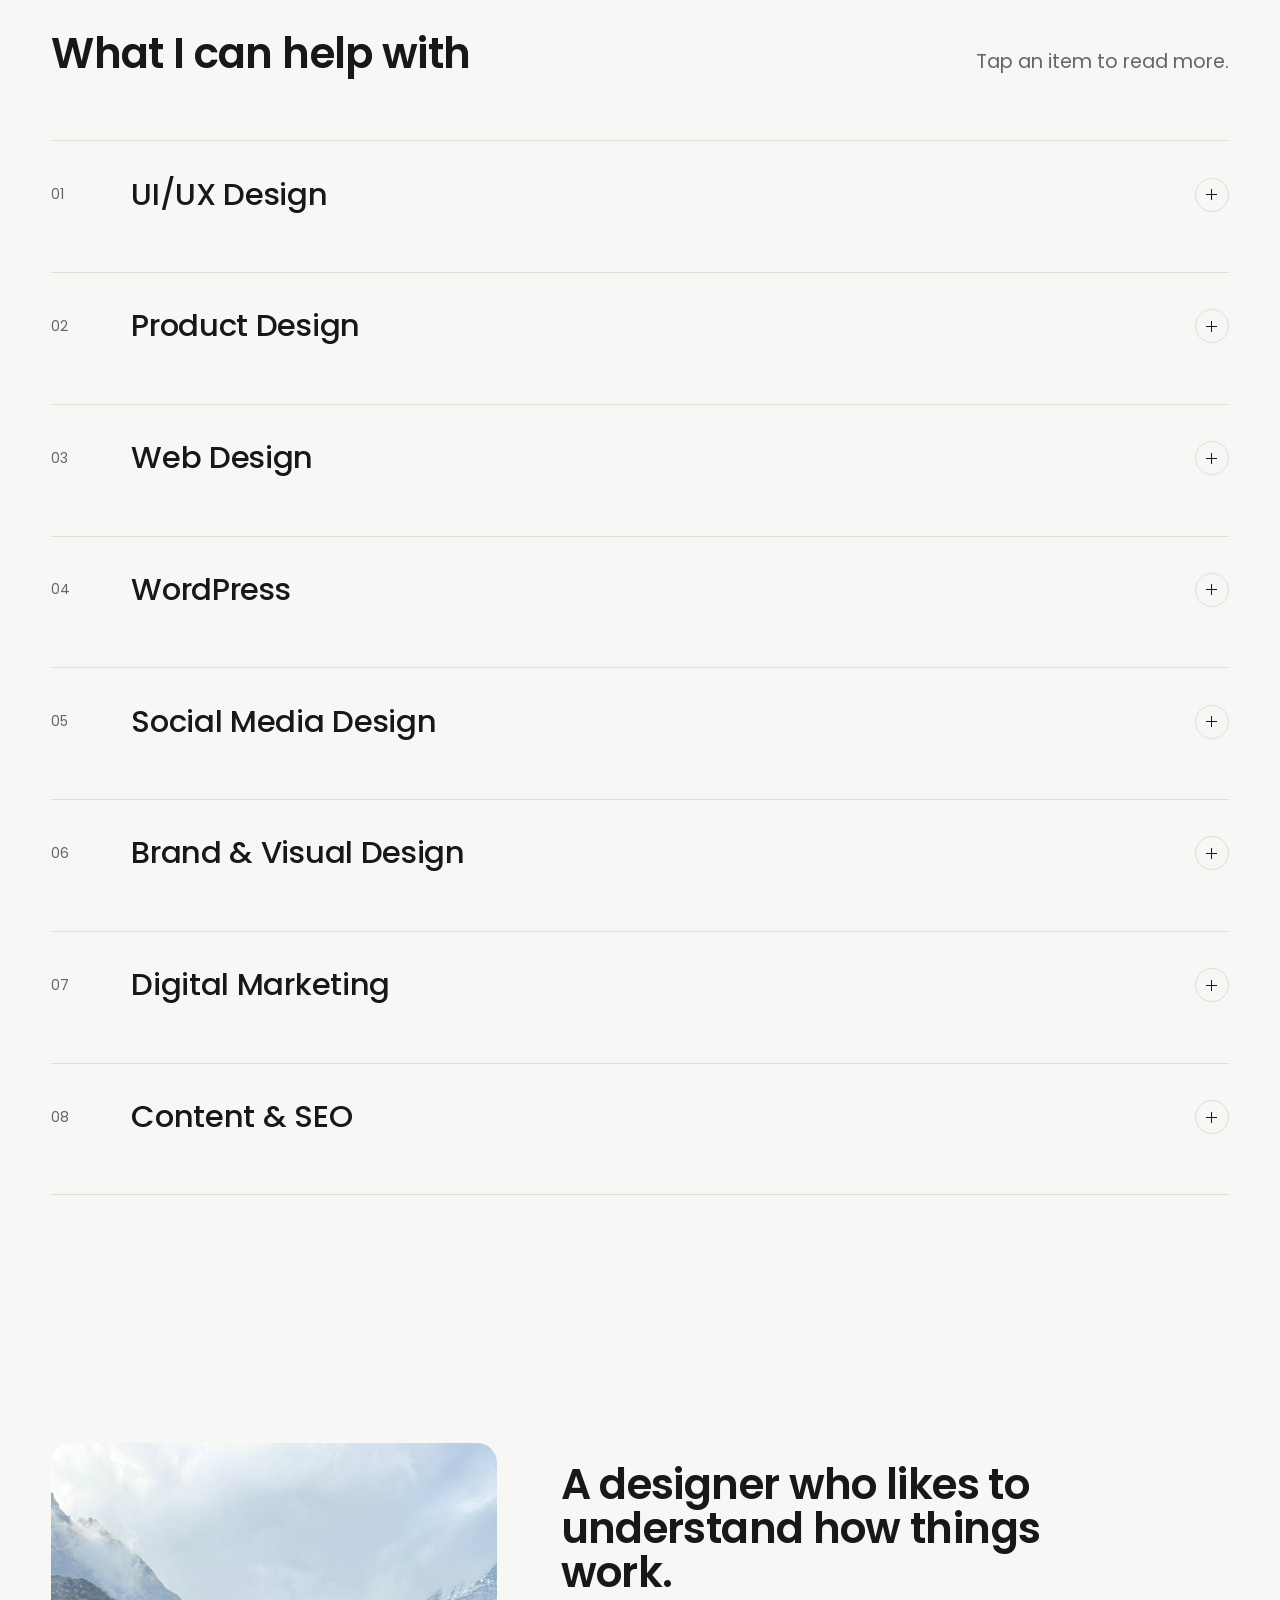
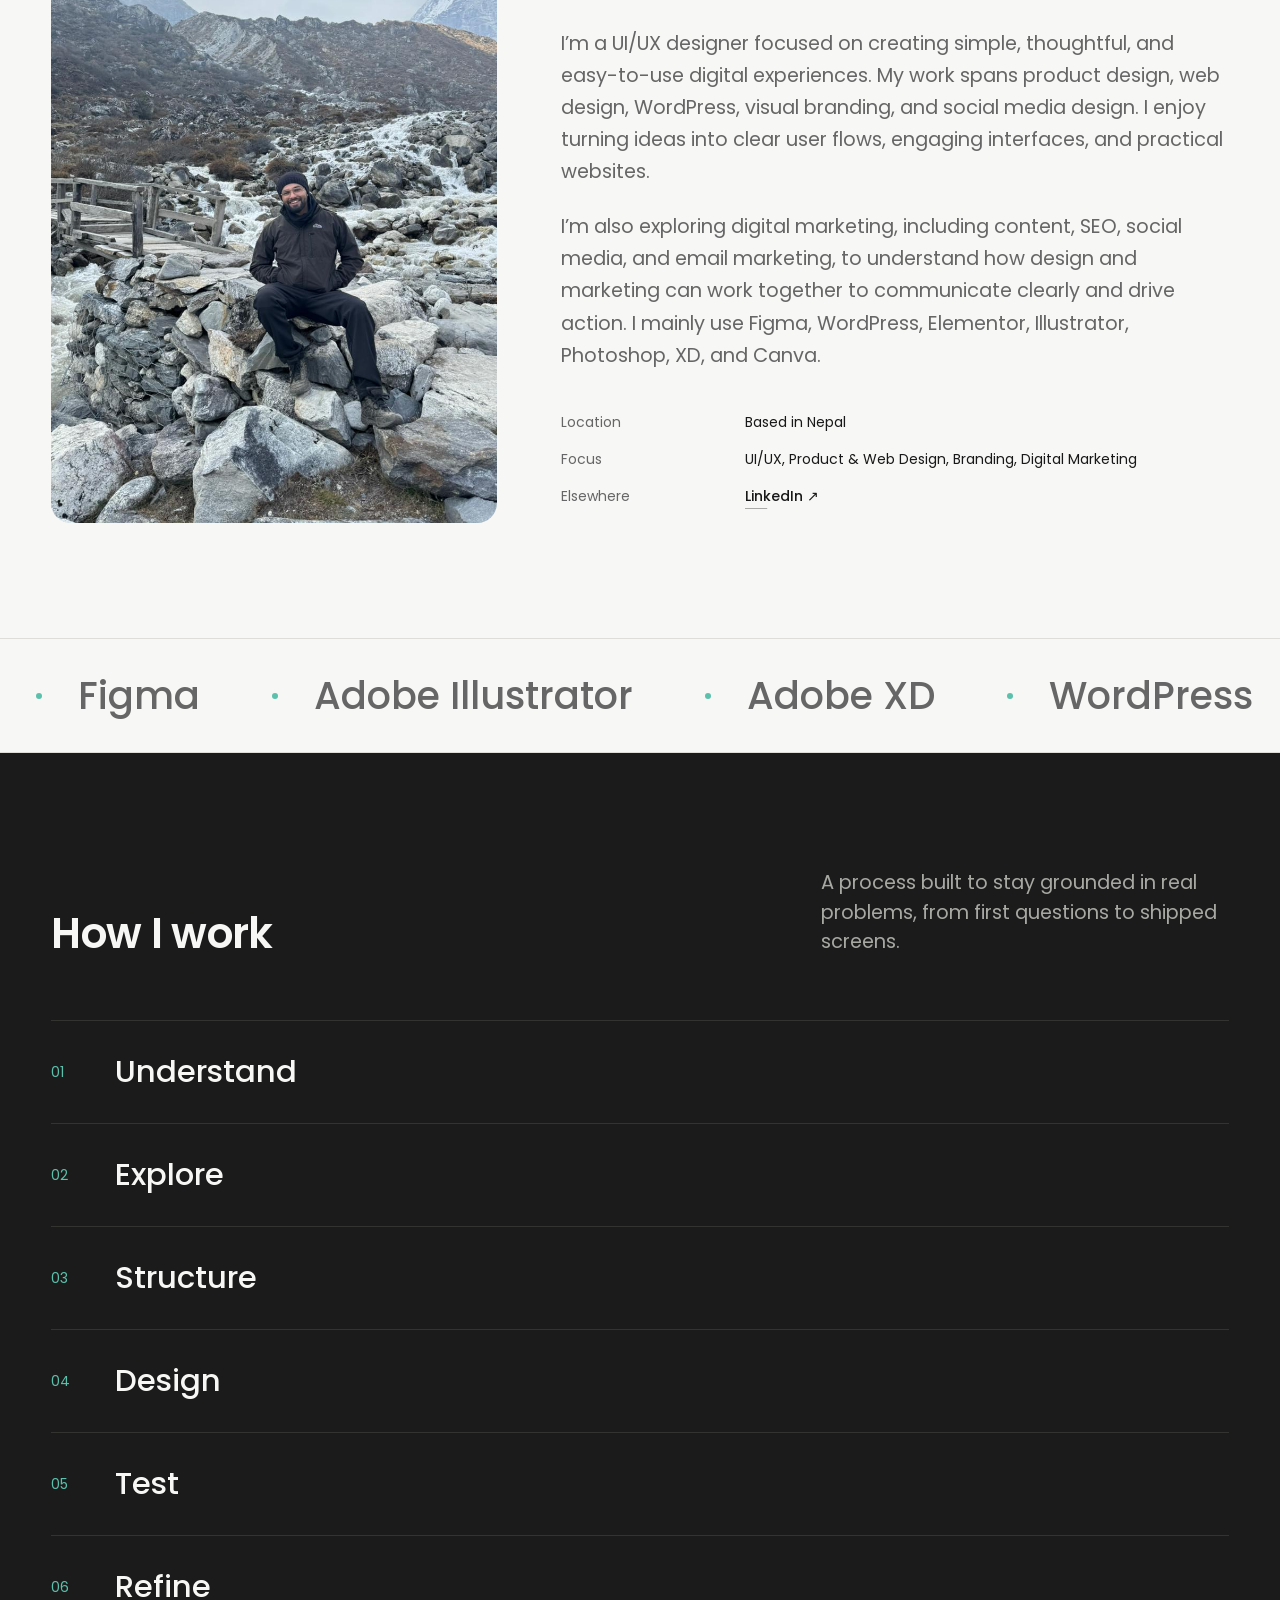
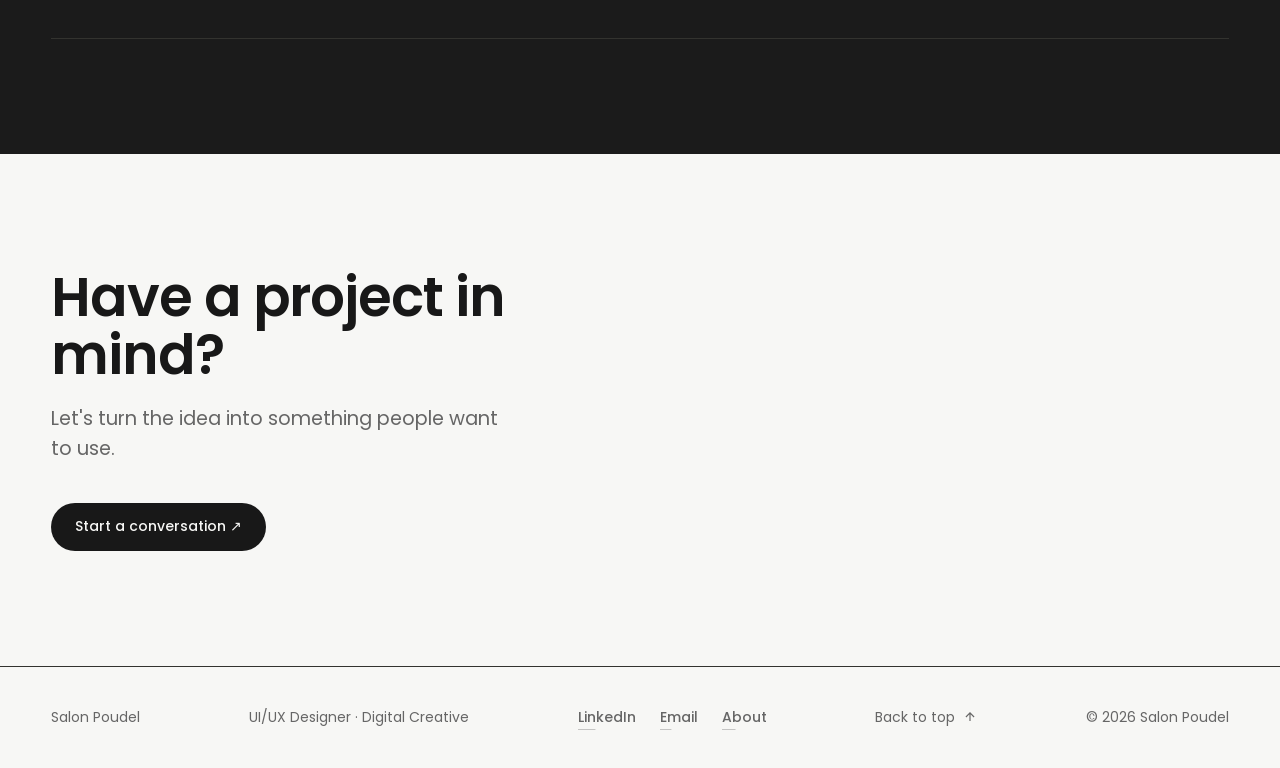
==== commit d28d74c9: "Update index.html" ====
--- a/index.html
+++ b/index.html
@@ -62,9 +62,9 @@
 
     <div class="hero-heading-wrap">
 
-      <p class="eyebrow hero-eyebrow reveal">
-        UI/UX Designer · Digital Marketing
-      </p>
+      <p class="eyebrow hero-eyebrow eyebrow-reveal">
+  UI/UX Designer · Digital Marketing
+</p>
 
       <h1 class="hero-heading reveal" id="hero-typewriter">
         <span class="typewriter-text"></span><span class="typewriter-cursor" aria-hidden="true"></span>
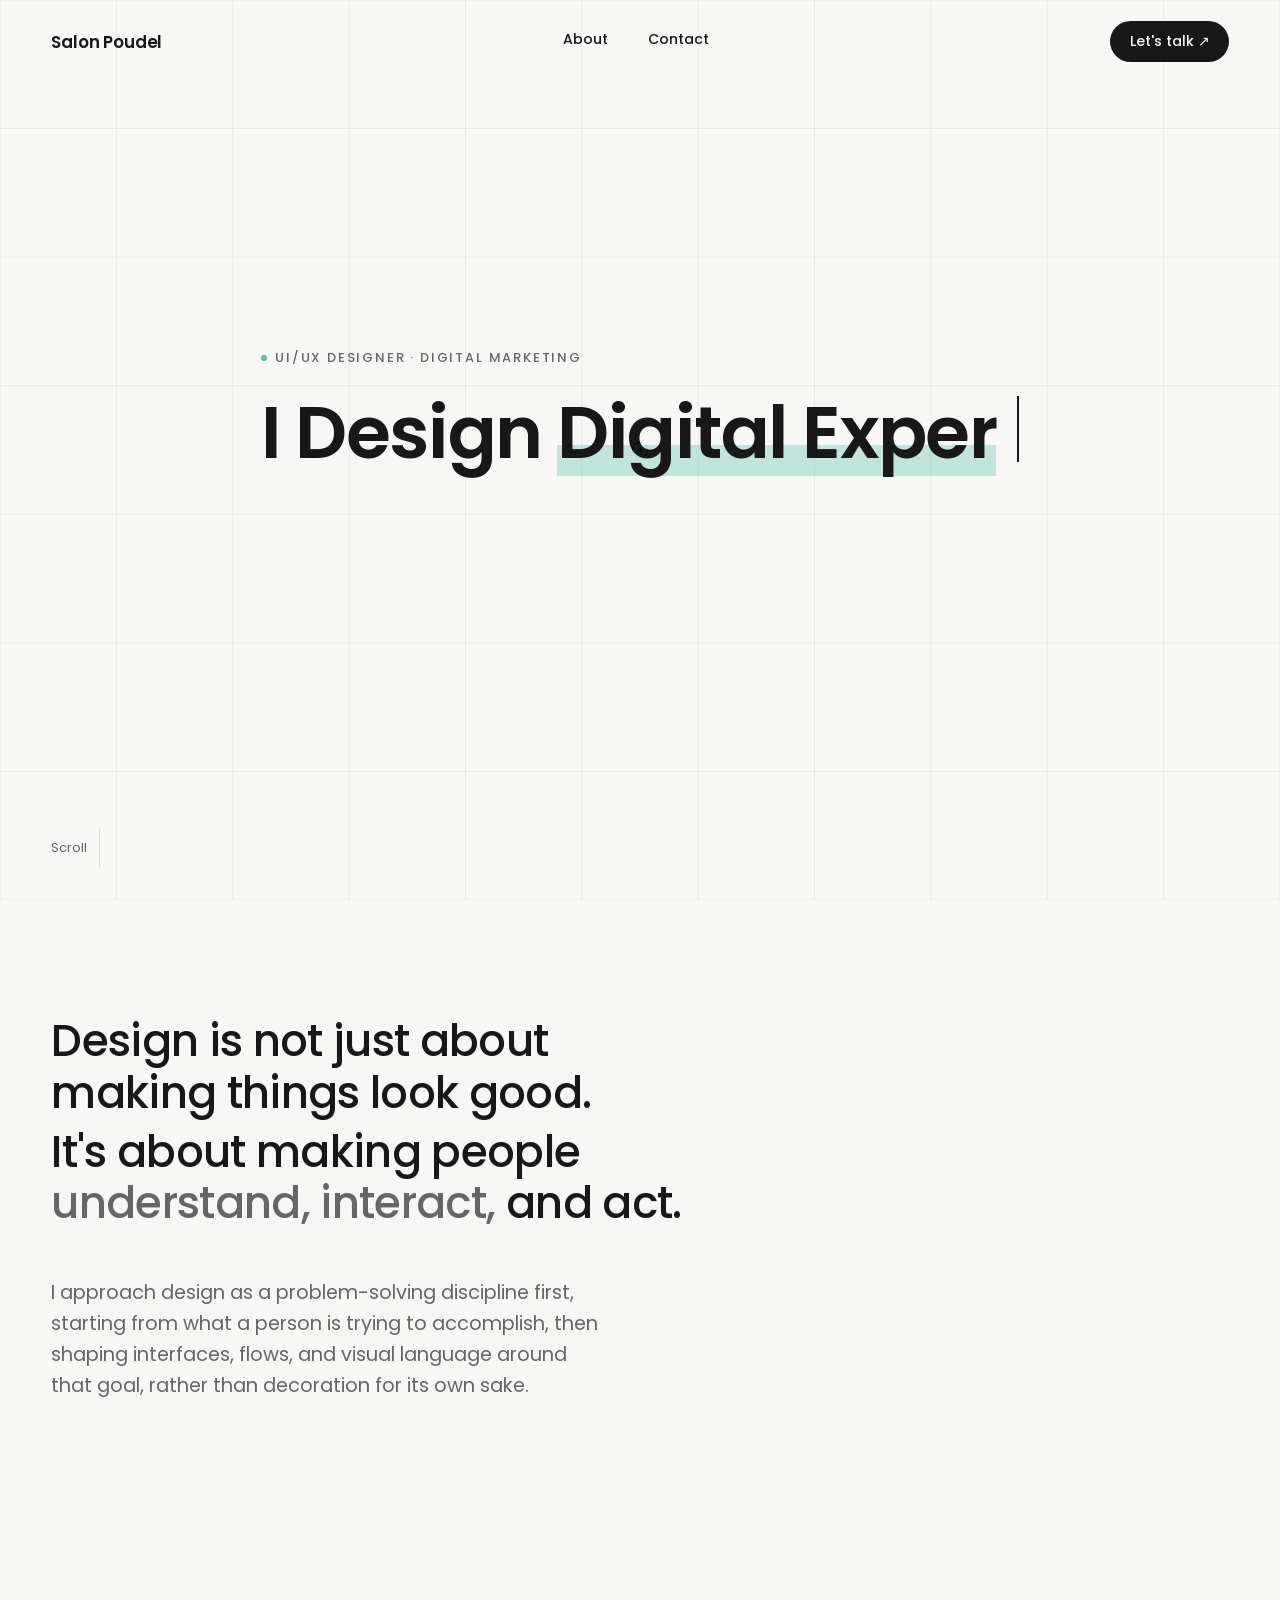
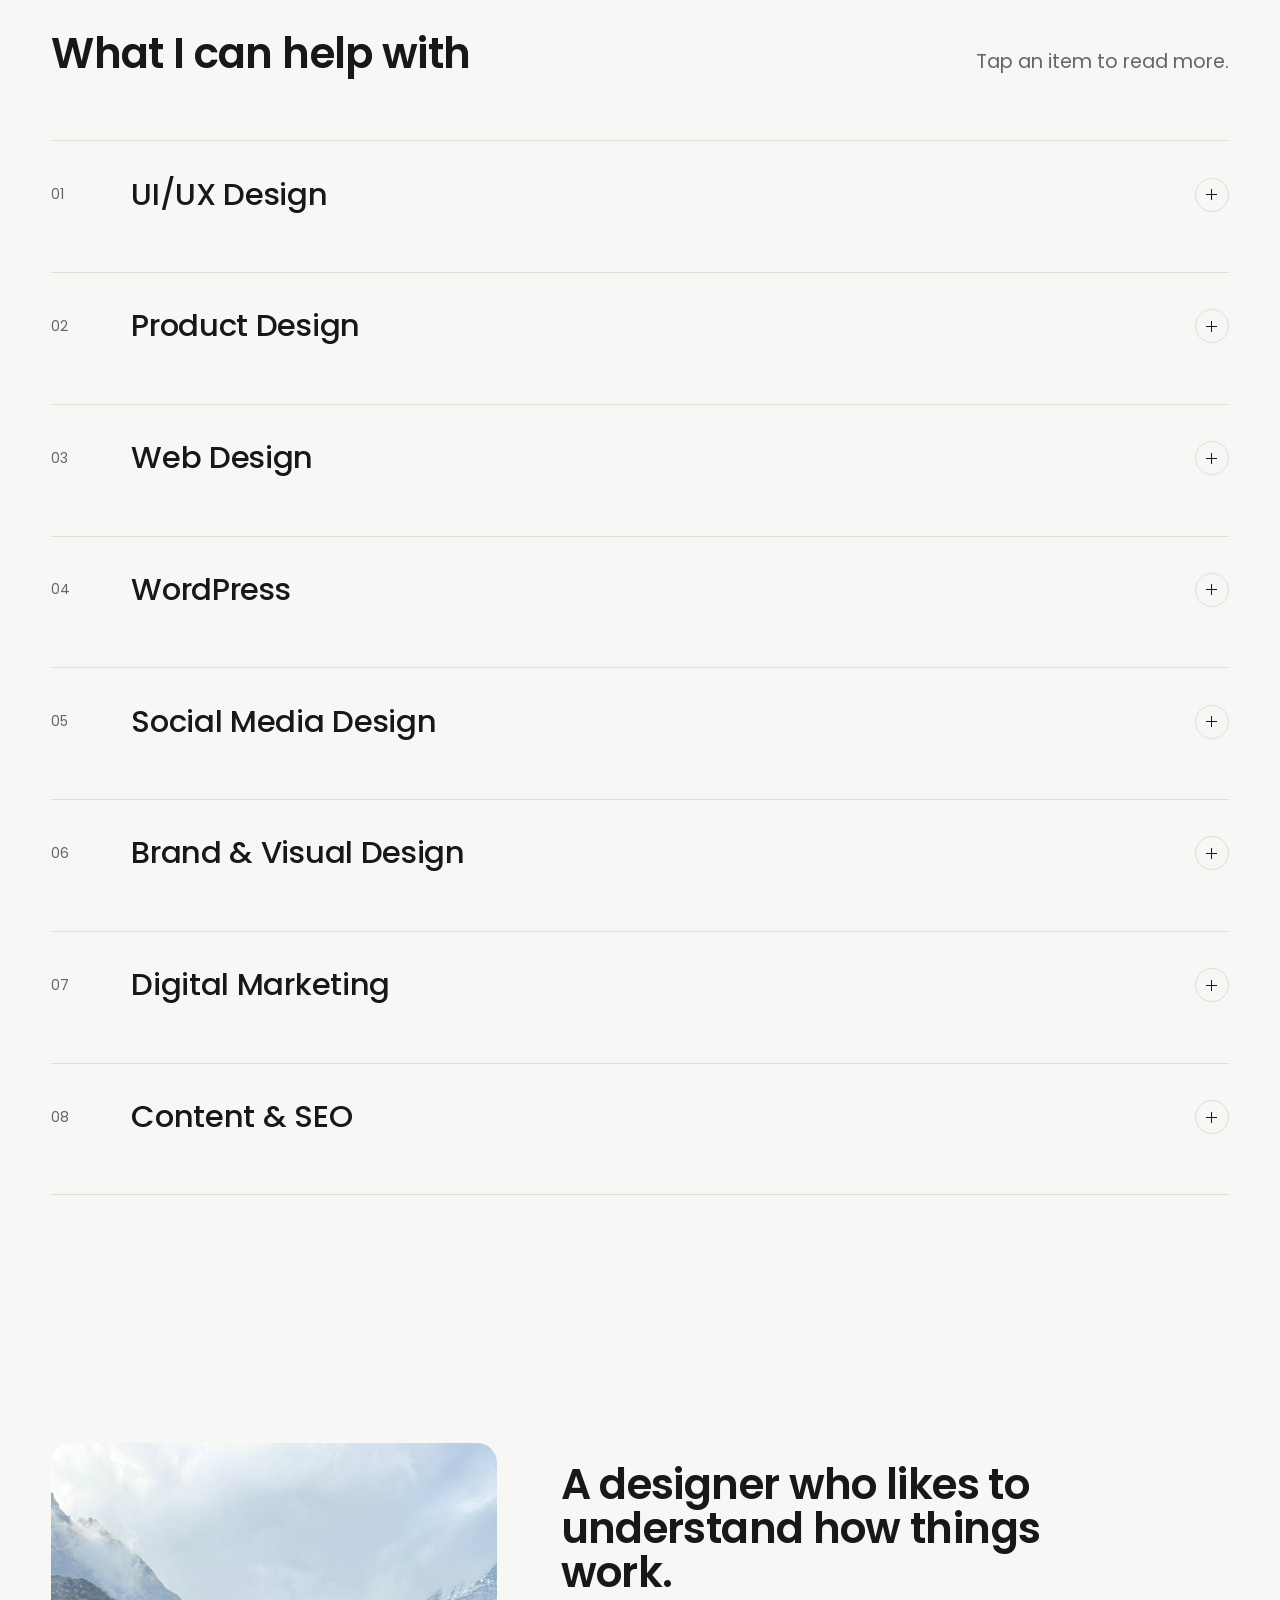
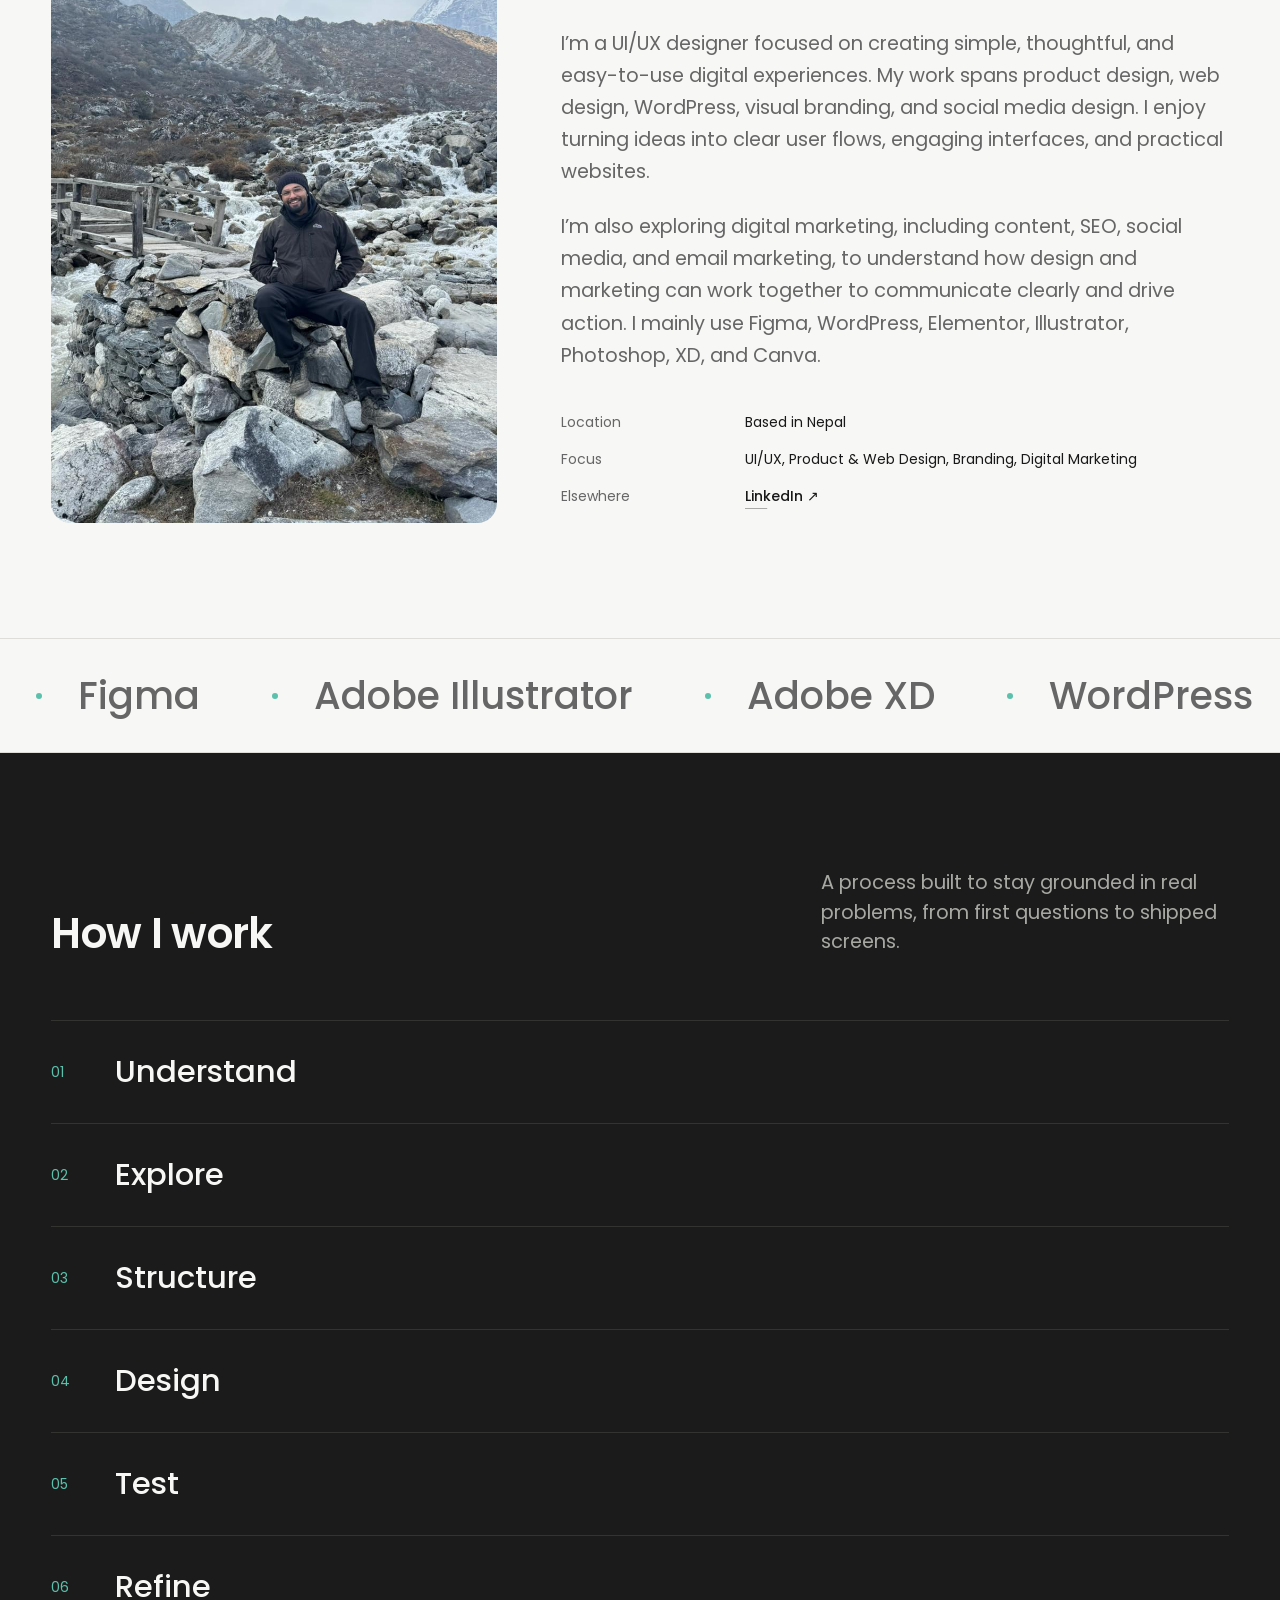
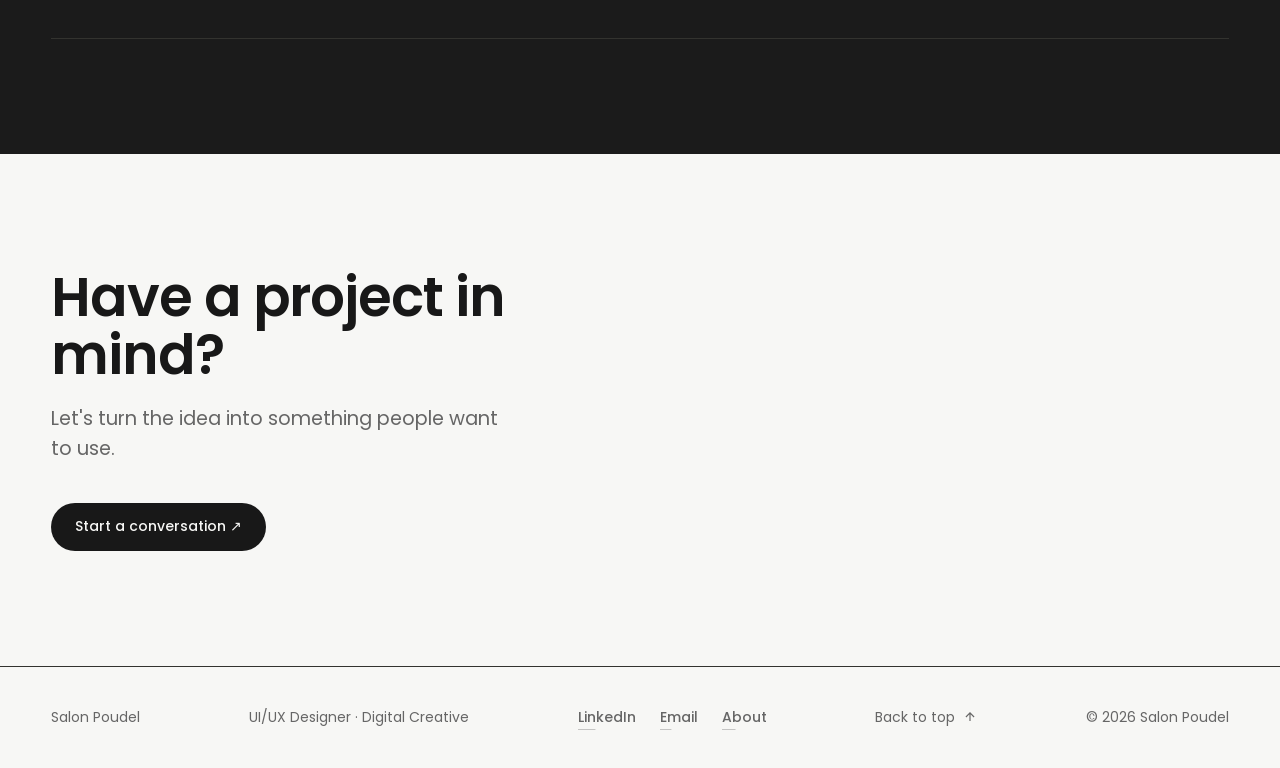
==== commit cd722734: "Update index.html" ====
--- a/index.html
+++ b/index.html
@@ -54,6 +54,7 @@
 
   <!-- ============================== HERO ============================== -->
   <section class="hero" id="hero" data-nav-section>
+
   <div class="hero-canvas-wrap" aria-hidden="true">
     <canvas id="hero-canvas"></canvas>
   </div>
@@ -63,24 +64,29 @@
     <div class="hero-heading-wrap">
 
       <p class="eyebrow hero-eyebrow eyebrow-reveal">
-  UI/UX Designer · Digital Marketing
-</p>
-
-      <h1 class="hero-heading reveal" id="hero-typewriter">
-        <span class="typewriter-text"></span><span class="typewriter-cursor" aria-hidden="true"></span>
+        UI/UX Designer · Digital Marketing
+      </p>
+
+      <h1 class="hero-heading" id="hero-typewriter">
+        <span class="typewriter-text"></span>
+        <span class="typewriter-cursor" aria-hidden="true"></span>
       </h1>
 
     </div>
 
     <div class="hero-sub-row hero-intro-reveal">
+
       <p class="hero-lead">
         Currently exploring the intersection of design, technology, content, and digital marketing.
       </p>
 
       <div class="hero-cta-row">
         <!-- <a href="work.html" class="btn btn-primary magnetic">View my work</a> -->
-        <a href="contact.html" class="btn btn-ghost magnetic">Let's connect ↗</a>
-      </div>
+        <a href="contact.html" class="btn btn-ghost magnetic">
+          Let's connect ↗
+        </a>
+      </div>
+
     </div>
 
   </div>
@@ -89,6 +95,7 @@
     <span>Scroll</span>
     <span class="hero-scroll-line"></span>
   </div>
+
 </section>
   
   <!-- ============================== INTRO / POSITIONING ============================== -->
--- a/css/styles.css
+++ b/css/styles.css
@@ -864,5 +864,21 @@
   visibility: visible;
   transform: translateY(0);
 }
-
-}
+/* Eyebrow reveal */
+.eyebrow-reveal {
+  opacity: 0;
+  visibility: hidden;
+  transform: translateY(12px);
+  transition:
+    opacity 0.7s ease,
+    transform 0.7s ease,
+    visibility 0.7s ease;
+}
+
+.eyebrow-reveal.is-visible {
+  opacity: 1;
+  visibility: visible;
+  transform: translateY(0);
+}
+
+}
